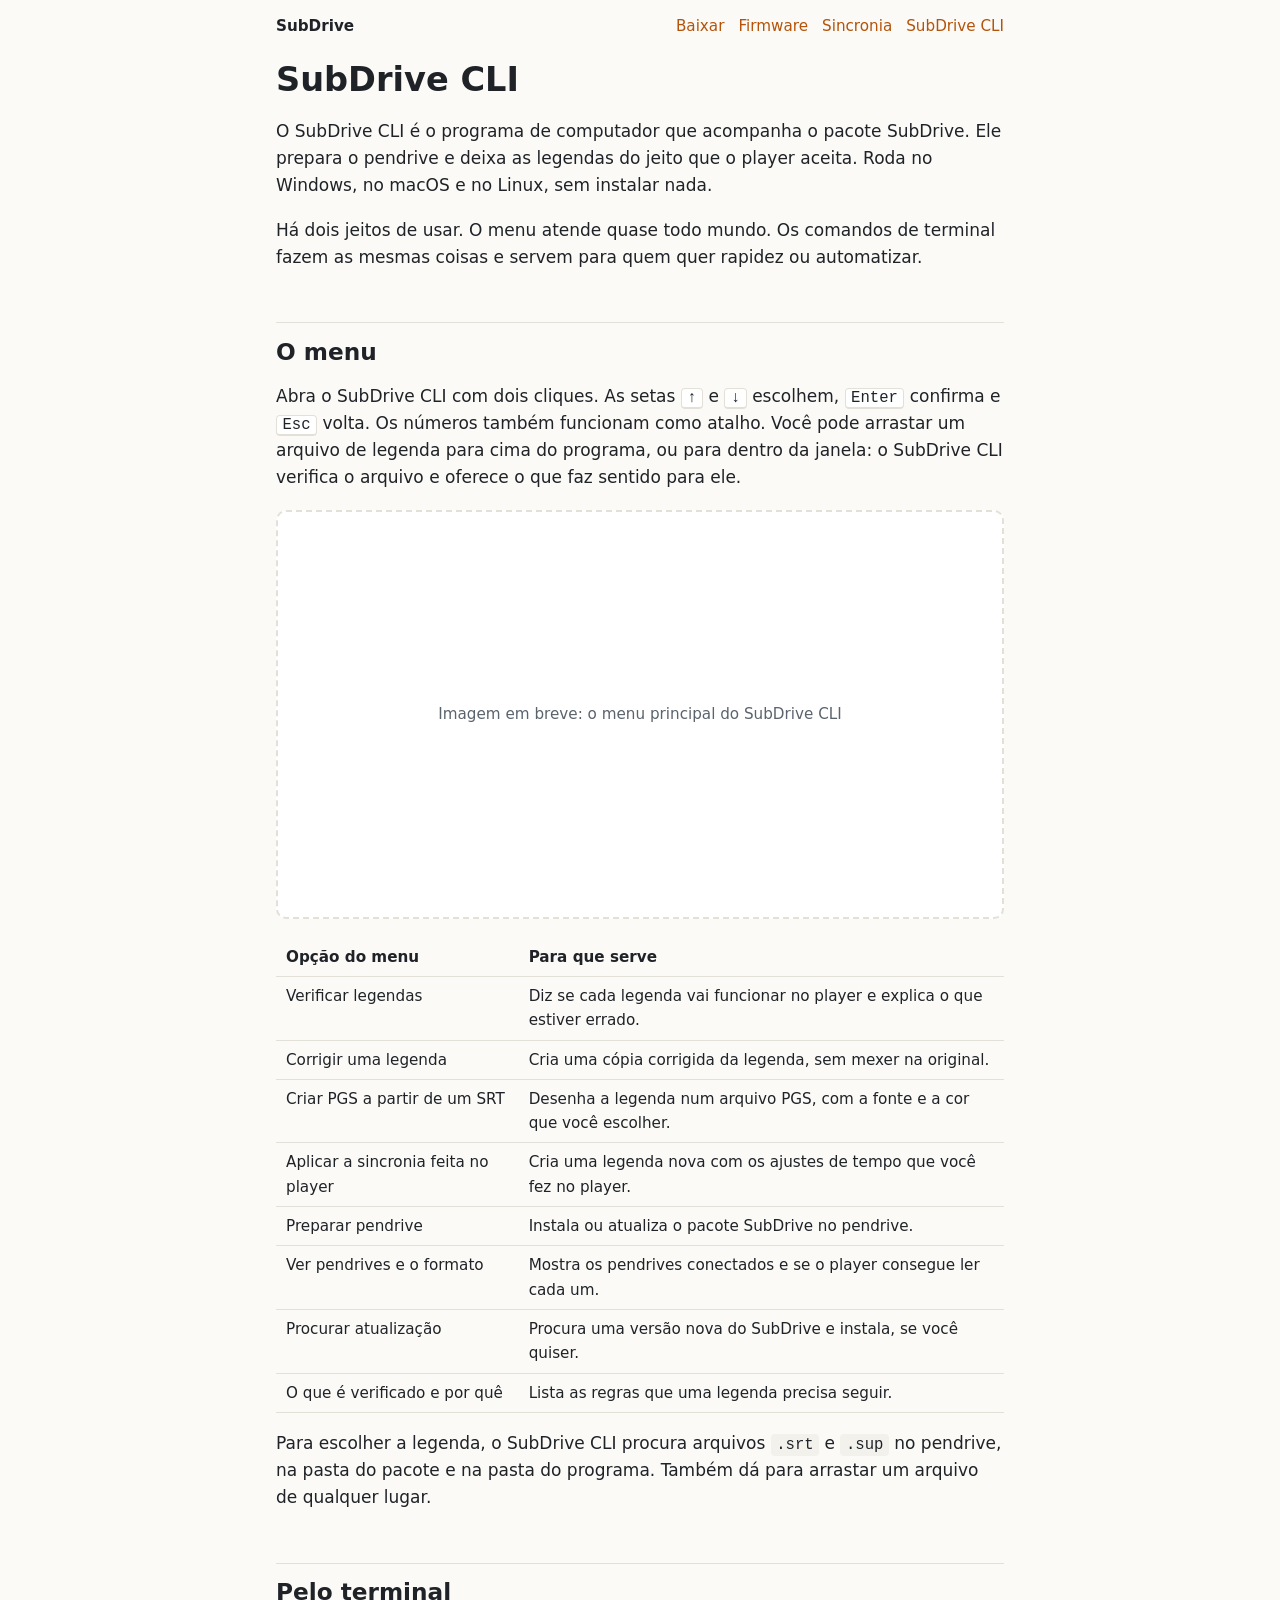
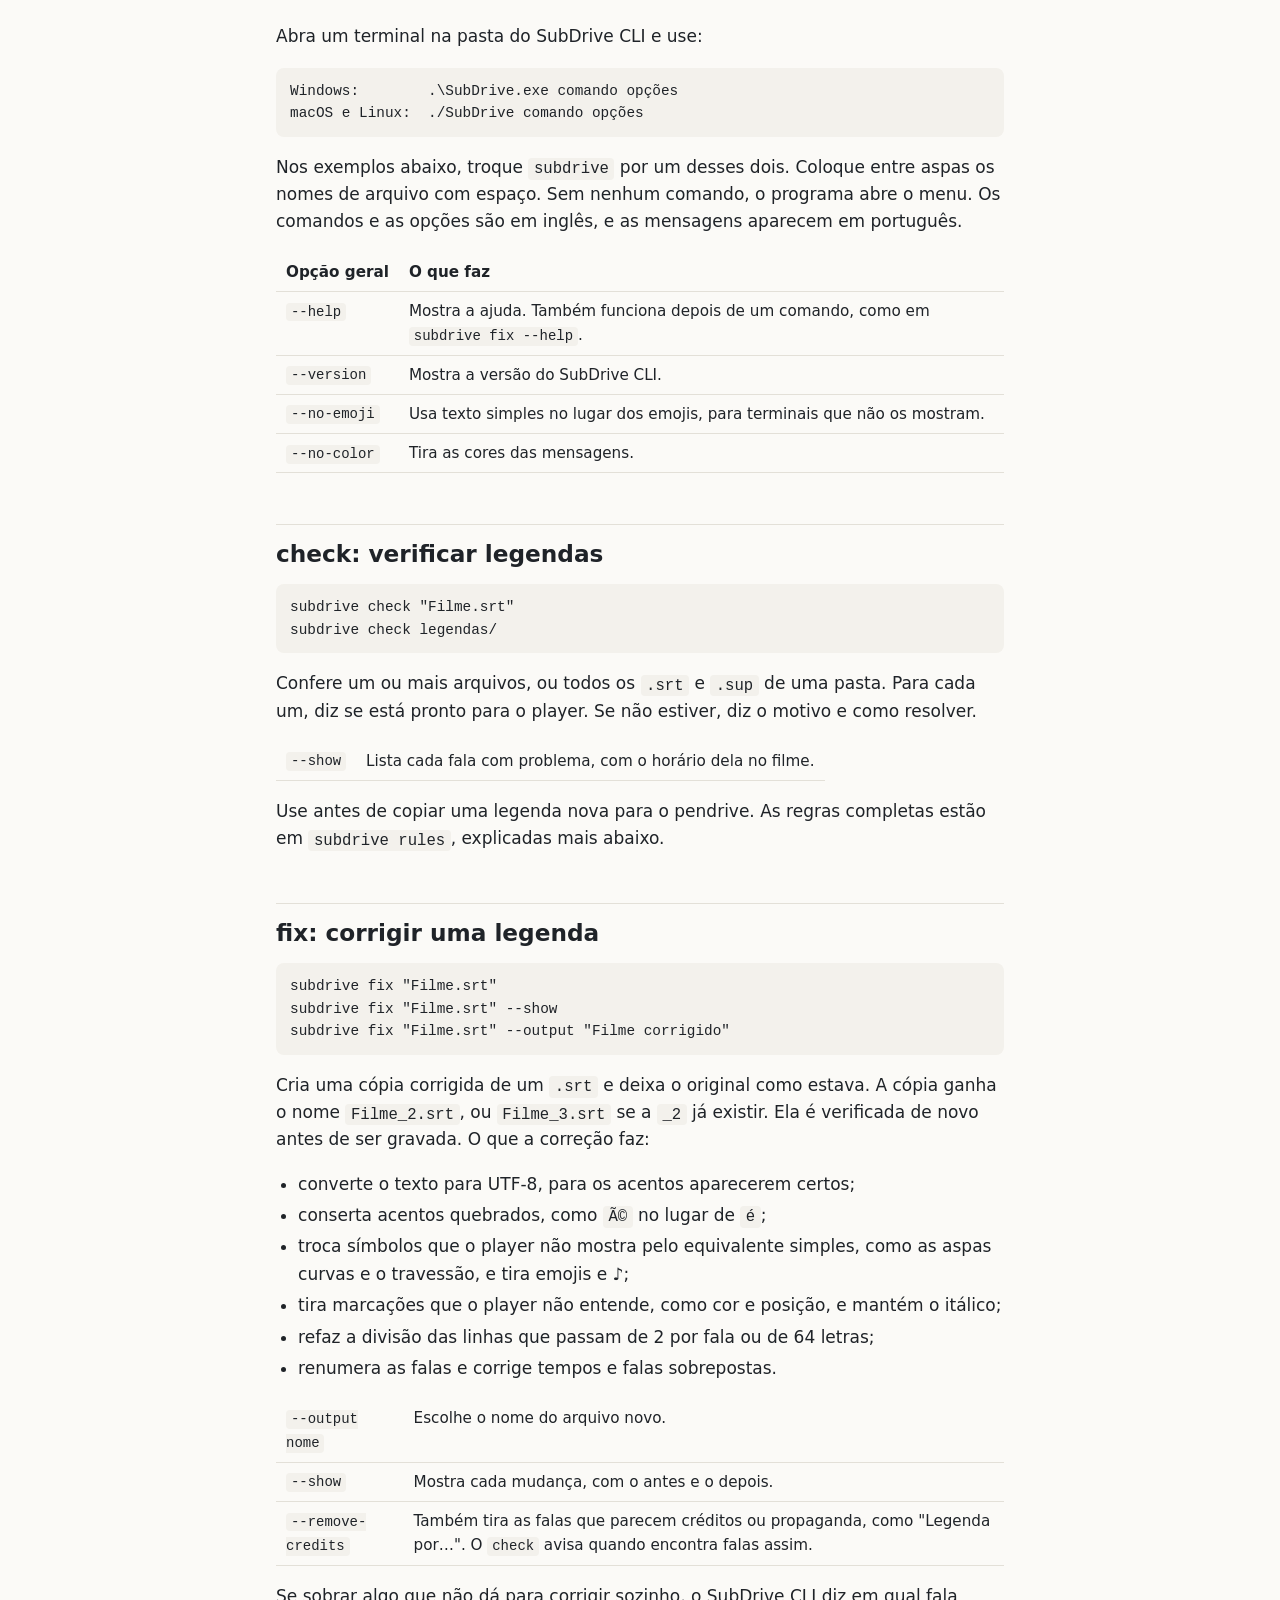
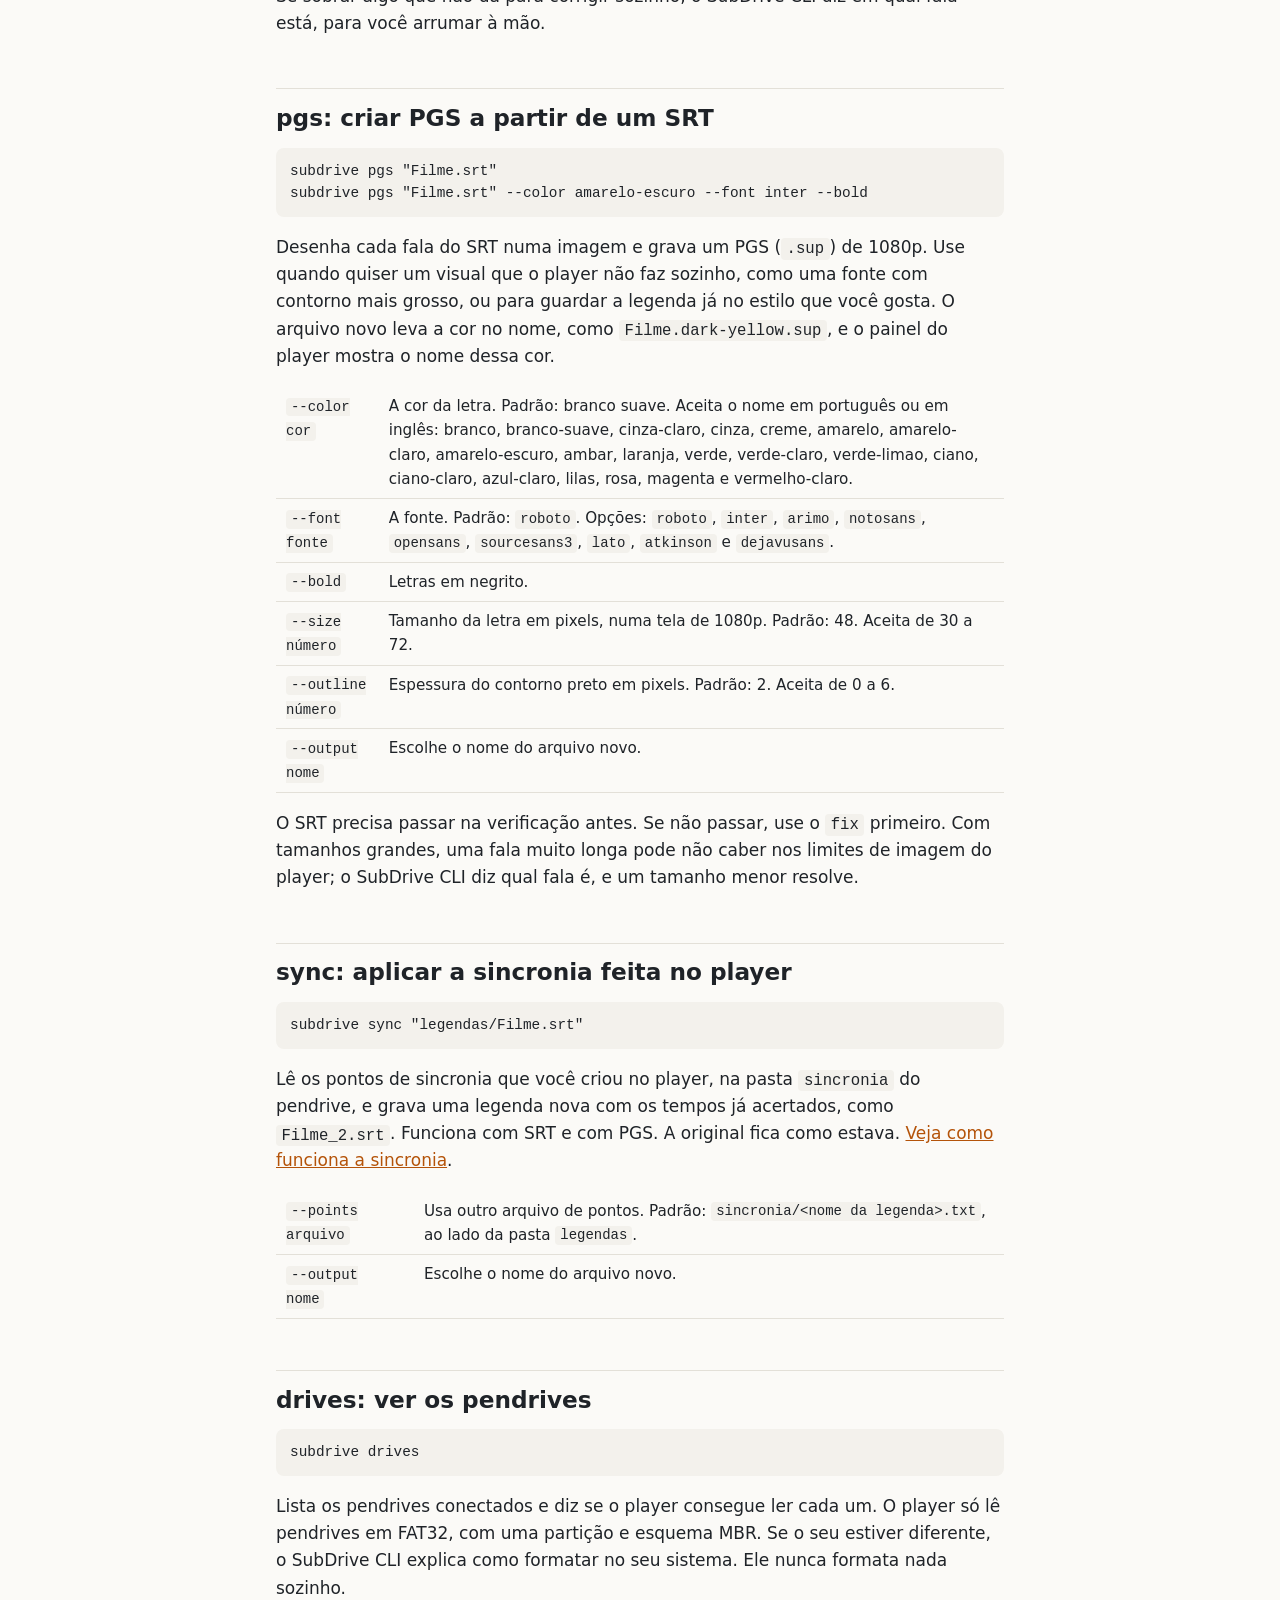
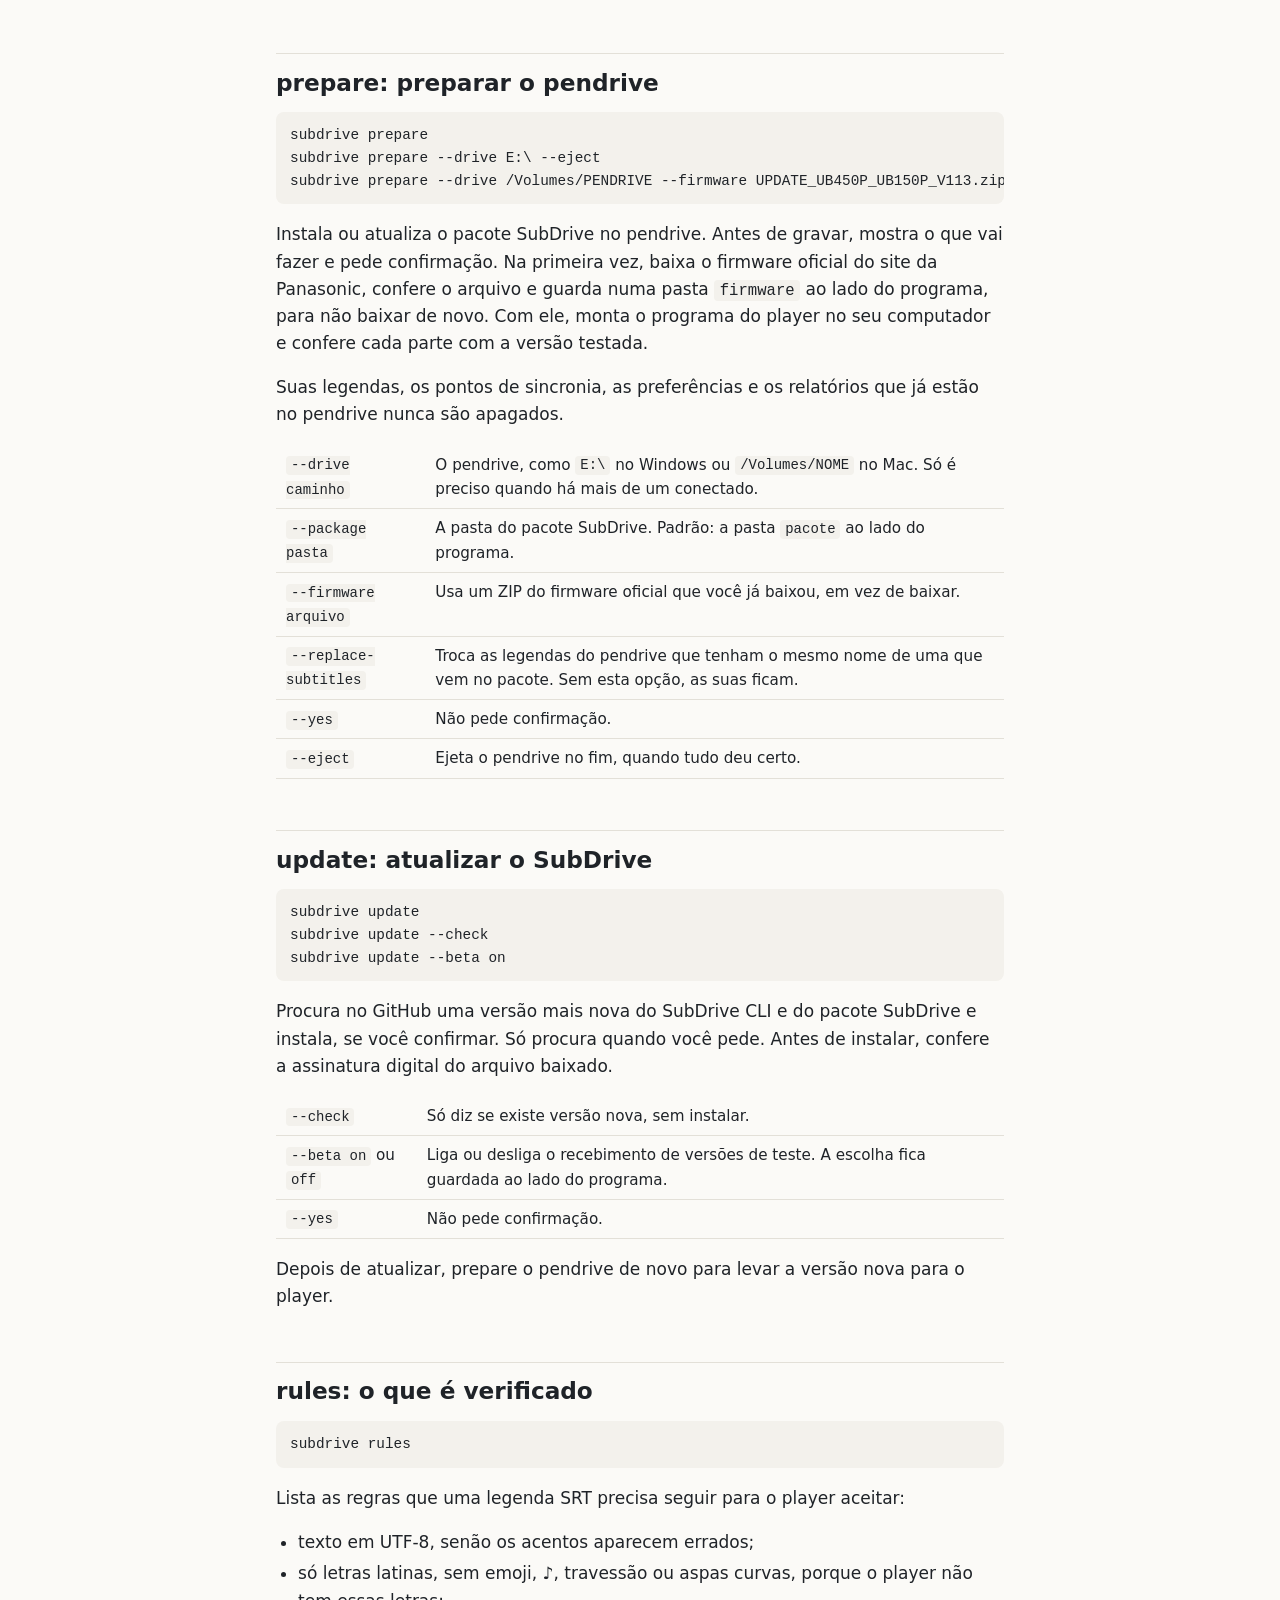
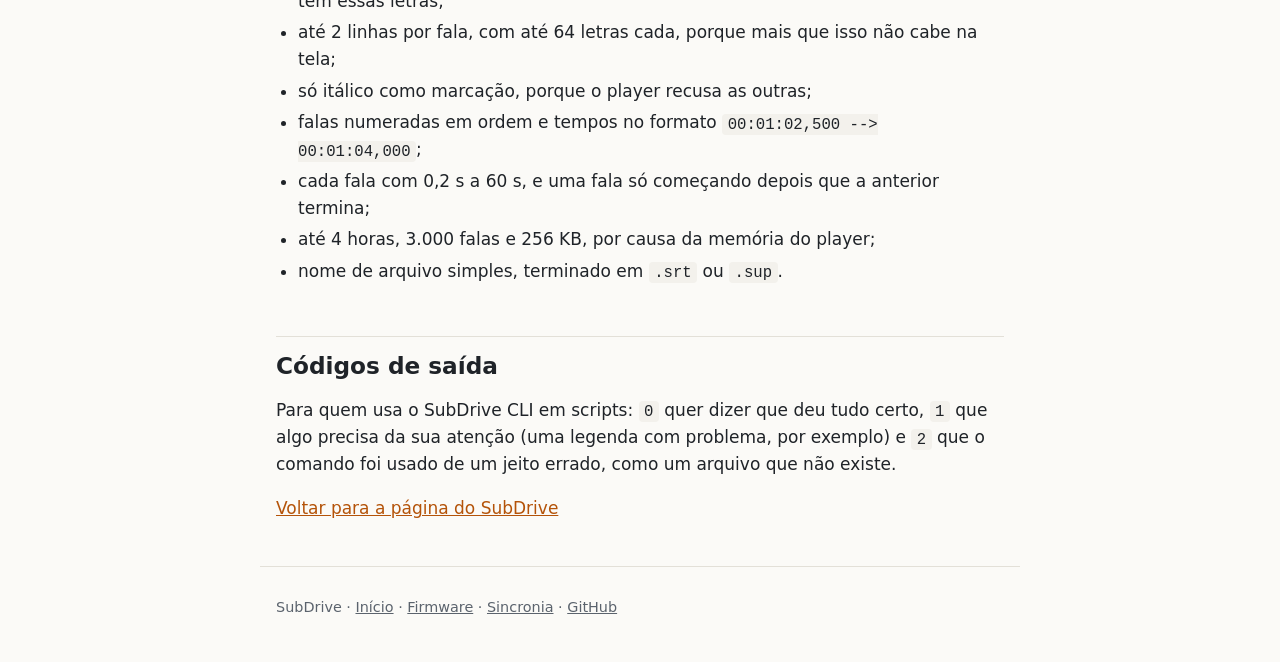
==== docs/cli.html @ 267ef85e "Add the project page, the README and a reference text for AI assistants docs/ holds the project page" ====
<!doctype html>
<html lang="pt-BR">
<head>
<meta charset="utf-8">
<meta name="viewport" content="width=device-width, initial-scale=1">
<title>SubDrive CLI: guia completo · SubDrive</title>
<meta name="description" content="Tudo o que o SubDrive CLI faz: verificar e corrigir legendas, criar PGS, aplicar a sincronia, preparar o pendrive e atualizar. Pelo menu ou pelo terminal.">
<meta property="og:title" content="SubDrive CLI: guia completo · SubDrive">
<meta property="og:image" content="https://michaelfdias.github.io/subdrive/img/compartilhar.png">
<link rel="icon" href="img/icone.svg" type="image/svg+xml">
<link rel="stylesheet" href="estilo.css">
</head>
<body>
<header class="topo">
<nav class="menu">
  <a class="marca" href="./">SubDrive</a>
  <a href="./#baixar">Baixar</a>
  <a href="firmware.html">Firmware</a>
  <a href="sincronia.html">Sincronia</a>
  <a href="cli.html">SubDrive CLI</a>
</nav>
</header>
<main>
<h1>SubDrive CLI</h1>
<p>O SubDrive CLI é o programa de computador que acompanha o pacote SubDrive. Ele prepara o pendrive e deixa as legendas do jeito que o player aceita. Roda no Windows, no macOS e no Linux, sem instalar nada.</p>
<p>Há dois jeitos de usar. O menu atende quase todo mundo. Os comandos de terminal fazem as mesmas coisas e servem para quem quer rapidez ou automatizar.</p>

<h2 id="menu">O menu</h2>
<p>Abra o SubDrive CLI com dois cliques. As setas <kbd>↑</kbd> e <kbd>↓</kbd> escolhem, <kbd>Enter</kbd> confirma e <kbd>Esc</kbd> volta. Os números também funcionam como atalho. Você pode arrastar um arquivo de legenda para cima do programa, ou para dentro da janela: o SubDrive CLI verifica o arquivo e oferece o que faz sentido para ele.</p>
<figure class="foto" data-foto="cli-menu">Imagem em breve: o menu principal do SubDrive CLI</figure>
<table>
  <thead><tr><th>Opção do menu</th><th>Para que serve</th></tr></thead>
  <tbody>
    <tr><td>Verificar legendas</td><td>Diz se cada legenda vai funcionar no player e explica o que estiver errado.</td></tr>
    <tr><td>Corrigir uma legenda</td><td>Cria uma cópia corrigida da legenda, sem mexer na original.</td></tr>
    <tr><td>Criar PGS a partir de um SRT</td><td>Desenha a legenda num arquivo PGS, com a fonte e a cor que você escolher.</td></tr>
    <tr><td>Aplicar a sincronia feita no player</td><td>Cria uma legenda nova com os ajustes de tempo que você fez no player.</td></tr>
    <tr><td>Preparar pendrive</td><td>Instala ou atualiza o pacote SubDrive no pendrive.</td></tr>
    <tr><td>Ver pendrives e o formato</td><td>Mostra os pendrives conectados e se o player consegue ler cada um.</td></tr>
    <tr><td>Procurar atualização</td><td>Procura uma versão nova do SubDrive e instala, se você quiser.</td></tr>
    <tr><td>O que é verificado e por quê</td><td>Lista as regras que uma legenda precisa seguir.</td></tr>
  </tbody>
</table>
<p>Para escolher a legenda, o SubDrive CLI procura arquivos <code>.srt</code> e <code>.sup</code> no pendrive, na pasta do pacote e na pasta do programa. Também dá para arrastar um arquivo de qualquer lugar.</p>

<h2 id="terminal">Pelo terminal</h2>
<p>Abra um terminal na pasta do SubDrive CLI e use:</p>
<pre><code>Windows:        .\SubDrive.exe comando opções
macOS e Linux:  ./SubDrive comando opções</code></pre>
<p>Nos exemplos abaixo, troque <code>subdrive</code> por um desses dois. Coloque entre aspas os nomes de arquivo com espaço. Sem nenhum comando, o programa abre o menu. Os comandos e as opções são em inglês, e as mensagens aparecem em português.</p>
<table>
  <thead><tr><th>Opção geral</th><th>O que faz</th></tr></thead>
  <tbody>
    <tr><td><code>--help</code></td><td>Mostra a ajuda. Também funciona depois de um comando, como em <code>subdrive fix --help</code>.</td></tr>
    <tr><td><code>--version</code></td><td>Mostra a versão do SubDrive CLI.</td></tr>
    <tr><td><code>--no-emoji</code></td><td>Usa texto simples no lugar dos emojis, para terminais que não os mostram.</td></tr>
    <tr><td><code>--no-color</code></td><td>Tira as cores das mensagens.</td></tr>
  </tbody>
</table>

<h2 id="check">check: verificar legendas</h2>
<pre><code>subdrive check "Filme.srt"
subdrive check legendas/</code></pre>
<p>Confere um ou mais arquivos, ou todos os <code>.srt</code> e <code>.sup</code> de uma pasta. Para cada um, diz se está pronto para o player. Se não estiver, diz o motivo e como resolver.</p>
<table>
  <tbody><tr><td><code>--show</code></td><td>Lista cada fala com problema, com o horário dela no filme.</td></tr></tbody>
</table>
<p>Use antes de copiar uma legenda nova para o pendrive. As regras completas estão em <code>subdrive rules</code>, explicadas mais abaixo.</p>

<h2 id="fix">fix: corrigir uma legenda</h2>
<pre><code>subdrive fix "Filme.srt"
subdrive fix "Filme.srt" --show
subdrive fix "Filme.srt" --output "Filme corrigido"</code></pre>
<p>Cria uma cópia corrigida de um <code>.srt</code> e deixa o original como estava. A cópia ganha o nome <code>Filme_2.srt</code>, ou <code>Filme_3.srt</code> se a <code>_2</code> já existir. Ela é verificada de novo antes de ser gravada. O que a correção faz:</p>
<ul>
  <li>converte o texto para UTF-8, para os acentos aparecerem certos;</li>
  <li>conserta acentos quebrados, como <code>Ã©</code> no lugar de <code>é</code>;</li>
  <li>troca símbolos que o player não mostra pelo equivalente simples, como as aspas curvas e o travessão, e tira emojis e ♪;</li>
  <li>tira marcações que o player não entende, como cor e posição, e mantém o itálico;</li>
  <li>refaz a divisão das linhas que passam de 2 por fala ou de 64 letras;</li>
  <li>renumera as falas e corrige tempos e falas sobrepostas.</li>
</ul>
<table>
  <tbody>
    <tr><td><code>--output nome</code></td><td>Escolhe o nome do arquivo novo.</td></tr>
    <tr><td><code>--show</code></td><td>Mostra cada mudança, com o antes e o depois.</td></tr>
    <tr><td><code>--remove-credits</code></td><td>Também tira as falas que parecem créditos ou propaganda, como "Legenda por…". O <code>check</code> avisa quando encontra falas assim.</td></tr>
  </tbody>
</table>
<p>Se sobrar algo que não dá para corrigir sozinho, o SubDrive CLI diz em qual fala está, para você arrumar à mão.</p>

<h2 id="pgs">pgs: criar PGS a partir de um SRT</h2>
<pre><code>subdrive pgs "Filme.srt"
subdrive pgs "Filme.srt" --color amarelo-escuro --font inter --bold</code></pre>
<p>Desenha cada fala do SRT numa imagem e grava um PGS (<code>.sup</code>) de 1080p. Use quando quiser um visual que o player não faz sozinho, como uma fonte com contorno mais grosso, ou para guardar a legenda já no estilo que você gosta. O arquivo novo leva a cor no nome, como <code>Filme.dark-yellow.sup</code>, e o painel do player mostra o nome dessa cor.</p>
<table>
  <tbody>
    <tr><td><code>--color cor</code></td><td>A cor da letra. Padrão: branco suave. Aceita o nome em português ou em inglês: branco, branco-suave, cinza-claro, cinza, creme, amarelo, amarelo-claro, amarelo-escuro, ambar, laranja, verde, verde-claro, verde-limao, ciano, ciano-claro, azul-claro, lilas, rosa, magenta e vermelho-claro.</td></tr>
    <tr><td><code>--font fonte</code></td><td>A fonte. Padrão: <code>roboto</code>. Opções: <code>roboto</code>, <code>inter</code>, <code>arimo</code>, <code>notosans</code>, <code>opensans</code>, <code>sourcesans3</code>, <code>lato</code>, <code>atkinson</code> e <code>dejavusans</code>.</td></tr>
    <tr><td><code>--bold</code></td><td>Letras em negrito.</td></tr>
    <tr><td><code>--size número</code></td><td>Tamanho da letra em pixels, numa tela de 1080p. Padrão: 48. Aceita de 30 a 72.</td></tr>
    <tr><td><code>--outline número</code></td><td>Espessura do contorno preto em pixels. Padrão: 2. Aceita de 0 a 6.</td></tr>
    <tr><td><code>--output nome</code></td><td>Escolhe o nome do arquivo novo.</td></tr>
  </tbody>
</table>
<p>O SRT precisa passar na verificação antes. Se não passar, use o <code>fix</code> primeiro. Com tamanhos grandes, uma fala muito longa pode não caber nos limites de imagem do player; o SubDrive CLI diz qual fala é, e um tamanho menor resolve.</p>

<h2 id="sync">sync: aplicar a sincronia feita no player</h2>
<pre><code>subdrive sync "legendas/Filme.srt"</code></pre>
<p>Lê os pontos de sincronia que você criou no player, na pasta <code>sincronia</code> do pendrive, e grava uma legenda nova com os tempos já acertados, como <code>Filme_2.srt</code>. Funciona com SRT e com PGS. A original fica como estava. <a href="sincronia.html">Veja como funciona a sincronia</a>.</p>
<table>
  <tbody>
    <tr><td><code>--points arquivo</code></td><td>Usa outro arquivo de pontos. Padrão: <code>sincronia/&lt;nome da legenda&gt;.txt</code>, ao lado da pasta <code>legendas</code>.</td></tr>
    <tr><td><code>--output nome</code></td><td>Escolhe o nome do arquivo novo.</td></tr>
  </tbody>
</table>

<h2 id="drives">drives: ver os pendrives</h2>
<pre><code>subdrive drives</code></pre>
<p>Lista os pendrives conectados e diz se o player consegue ler cada um. O player só lê pendrives em FAT32, com uma partição e esquema MBR. Se o seu estiver diferente, o SubDrive CLI explica como formatar no seu sistema. Ele nunca formata nada sozinho.</p>

<h2 id="prepare">prepare: preparar o pendrive</h2>
<pre><code>subdrive prepare
subdrive prepare --drive E:\ --eject
subdrive prepare --drive /Volumes/PENDRIVE --firmware UPDATE_UB450P_UB150P_V113.zip</code></pre>
<p>Instala ou atualiza o pacote SubDrive no pendrive. Antes de gravar, mostra o que vai fazer e pede confirmação. Na primeira vez, baixa o firmware oficial do site da Panasonic, confere o arquivo e guarda numa pasta <code>firmware</code> ao lado do programa, para não baixar de novo. Com ele, monta o programa do player no seu computador e confere cada parte com a versão testada.</p>
<p>Suas legendas, os pontos de sincronia, as preferências e os relatórios que já estão no pendrive nunca são apagados.</p>
<table>
  <tbody>
    <tr><td><code>--drive caminho</code></td><td>O pendrive, como <code>E:\</code> no Windows ou <code>/Volumes/NOME</code> no Mac. Só é preciso quando há mais de um conectado.</td></tr>
    <tr><td><code>--package pasta</code></td><td>A pasta do pacote SubDrive. Padrão: a pasta <code>pacote</code> ao lado do programa.</td></tr>
    <tr><td><code>--firmware arquivo</code></td><td>Usa um ZIP do firmware oficial que você já baixou, em vez de baixar.</td></tr>
    <tr><td><code>--replace-subtitles</code></td><td>Troca as legendas do pendrive que tenham o mesmo nome de uma que vem no pacote. Sem esta opção, as suas ficam.</td></tr>
    <tr><td><code>--yes</code></td><td>Não pede confirmação.</td></tr>
    <tr><td><code>--eject</code></td><td>Ejeta o pendrive no fim, quando tudo deu certo.</td></tr>
  </tbody>
</table>

<h2 id="update">update: atualizar o SubDrive</h2>
<pre><code>subdrive update
subdrive update --check
subdrive update --beta on</code></pre>
<p>Procura no GitHub uma versão mais nova do SubDrive CLI e do pacote SubDrive e instala, se você confirmar. Só procura quando você pede. Antes de instalar, confere a assinatura digital do arquivo baixado.</p>
<table>
  <tbody>
    <tr><td><code>--check</code></td><td>Só diz se existe versão nova, sem instalar.</td></tr>
    <tr><td><code>--beta on</code> ou <code>off</code></td><td>Liga ou desliga o recebimento de versões de teste. A escolha fica guardada ao lado do programa.</td></tr>
    <tr><td><code>--yes</code></td><td>Não pede confirmação.</td></tr>
  </tbody>
</table>
<p>Depois de atualizar, prepare o pendrive de novo para levar a versão nova para o player.</p>

<h2 id="rules">rules: o que é verificado</h2>
<pre><code>subdrive rules</code></pre>
<p>Lista as regras que uma legenda SRT precisa seguir para o player aceitar:</p>
<ul>
  <li>texto em UTF-8, senão os acentos aparecem errados;</li>
  <li>só letras latinas, sem emoji, ♪, travessão ou aspas curvas, porque o player não tem essas letras;</li>
  <li>até 2 linhas por fala, com até 64 letras cada, porque mais que isso não cabe na tela;</li>
  <li>só itálico como marcação, porque o player recusa as outras;</li>
  <li>falas numeradas em ordem e tempos no formato <code>00:01:02,500 --&gt; 00:01:04,000</code>;</li>
  <li>cada fala com 0,2 s a 60 s, e uma fala só começando depois que a anterior termina;</li>
  <li>até 4 horas, 3.000 falas e 256 KB, por causa da memória do player;</li>
  <li>nome de arquivo simples, terminado em <code>.srt</code> ou <code>.sup</code>.</li>
</ul>

<h2 id="codigos">Códigos de saída</h2>
<p>Para quem usa o SubDrive CLI em scripts: <code>0</code> quer dizer que deu tudo certo, <code>1</code> que algo precisa da sua atenção (uma legenda com problema, por exemplo) e <code>2</code> que o comando foi usado de um jeito errado, como um arquivo que não existe.</p>

<p><a href="./">Voltar para a página do SubDrive</a></p>
</main>
<footer>
<p>SubDrive · <a href="./">Início</a> · <a href="firmware.html">Firmware</a> · <a href="sincronia.html">Sincronia</a> · <a href="https://github.com/michaelfdias/subdrive">GitHub</a></p>
</footer>
</body>
</html>
---- docs/estilo.css ----
:root{--fundo:#fbfaf7;--texto:#1f2328;--suave:#5b636d;--linha:#e3e0d8;--cartao:#ffffff;--destaque:#b45309;--destaque-fundo:#fff4e0;--codigo:#f3f1ec;--aviso:#fdf2f2;--aviso-borda:#e8b4b4}
@media (prefers-color-scheme:dark){:root{--fundo:#16181c;--texto:#e7e5e1;--suave:#a3a7ad;--linha:#2c3036;--cartao:#1d2025;--destaque:#f0a43a;--destaque-fundo:#2a2216;--codigo:#24272d;--aviso:#2a1d1d;--aviso-borda:#6b3b3b}}
*{box-sizing:border-box}
html{-webkit-text-size-adjust:100%}
body{margin:0;background:var(--fundo);color:var(--texto);font:17px/1.6 system-ui,-apple-system,"Segoe UI",Roboto,"Helvetica Neue",Arial,sans-serif}
main,header.topo,footer{max-width:760px;margin:0 auto;padding:0 16px}
a{color:var(--destaque)}
h1,h2,h3{line-height:1.25}
h1{font-size:2.1rem;margin:.2em 0 .3em}
h2{font-size:1.45rem;margin:2.2em 0 .5em;padding-top:.6em;border-top:1px solid var(--linha)}
h3{font-size:1.1rem;margin:1.6em 0 .3em}
p,li{max-width:68ch}
ul,ol{padding-left:1.3em}
li{margin:.25em 0}
code,kbd,pre{font:0.92em ui-monospace,SFMono-Regular,Menlo,Consolas,monospace}
code{background:var(--codigo);padding:.1em .35em;border-radius:4px}
pre{background:var(--codigo);padding:12px 14px;border-radius:8px;overflow-x:auto;line-height:1.45}
pre code{background:none;padding:0}
kbd{border:1px solid var(--linha);border-bottom-width:2px;border-radius:4px;padding:0 .35em;background:var(--cartao)}
table{border-collapse:collapse;width:100%;margin:1em 0;font-size:.95rem;display:block;overflow-x:auto}
th,td{text-align:left;padding:7px 10px;border-bottom:1px solid var(--linha);vertical-align:top}
th{white-space:nowrap}
nav.menu{display:flex;gap:14px;flex-wrap:wrap;padding:14px 0;font-size:.95rem}
nav.menu a{text-decoration:none}
nav.menu .marca{font-weight:700;color:var(--texto);margin-right:auto}
.abertura{padding:24px 0 8px}
.abertura p.lead{font-size:1.2rem;color:var(--suave);margin-top:0}
.botoes{display:flex;gap:10px;flex-wrap:wrap;margin:18px 0}
.botao{display:inline-block;padding:10px 18px;border-radius:8px;border:1px solid var(--destaque);text-decoration:none;font-weight:600}
.botao.principal{background:var(--destaque);color:#fff}
@media (prefers-color-scheme:dark){.botao.principal{color:#16181c}}
.grade{display:grid;grid-template-columns:repeat(auto-fit,minmax(210px,1fr));gap:12px;margin:1em 0}
.cartao{background:var(--cartao);border:1px solid var(--linha);border-radius:10px;padding:14px 16px}
.cartao h3{margin:0 0 .3em;font-size:1rem}
.cartao p{margin:0;color:var(--suave);font-size:.95rem}
.foto{margin:1.2em 0;border:2px dashed var(--linha);border-radius:10px;aspect-ratio:16/9;display:flex;align-items:center;justify-content:center;text-align:center;color:var(--suave);padding:16px;font-size:.95rem;background:var(--cartao)}
.foto img{width:100%;height:100%;object-fit:cover;border-radius:8px}
.nota{background:var(--destaque-fundo);border-left:4px solid var(--destaque);padding:10px 14px;border-radius:6px;margin:1em 0}
.aviso{background:var(--aviso);border:1px solid var(--aviso-borda);padding:12px 16px;border-radius:8px;margin:1em 0}
details{border:1px solid var(--linha);border-radius:8px;padding:8px 14px;margin:8px 0;background:var(--cartao)}
summary{cursor:pointer;font-weight:600}
details[open] summary{margin-bottom:.4em}
.pix{display:flex;gap:8px;flex-wrap:wrap;align-items:center}
.pix code{font-size:1rem;padding:.4em .6em;word-break:break-all}
button{font:inherit;padding:8px 14px;border-radius:8px;border:1px solid var(--destaque);background:var(--cartao);color:var(--texto);cursor:pointer}
footer{margin-top:3em;padding-top:1em;padding-bottom:2em;border-top:1px solid var(--linha);color:var(--suave);font-size:.9rem}
footer a{color:var(--suave)}
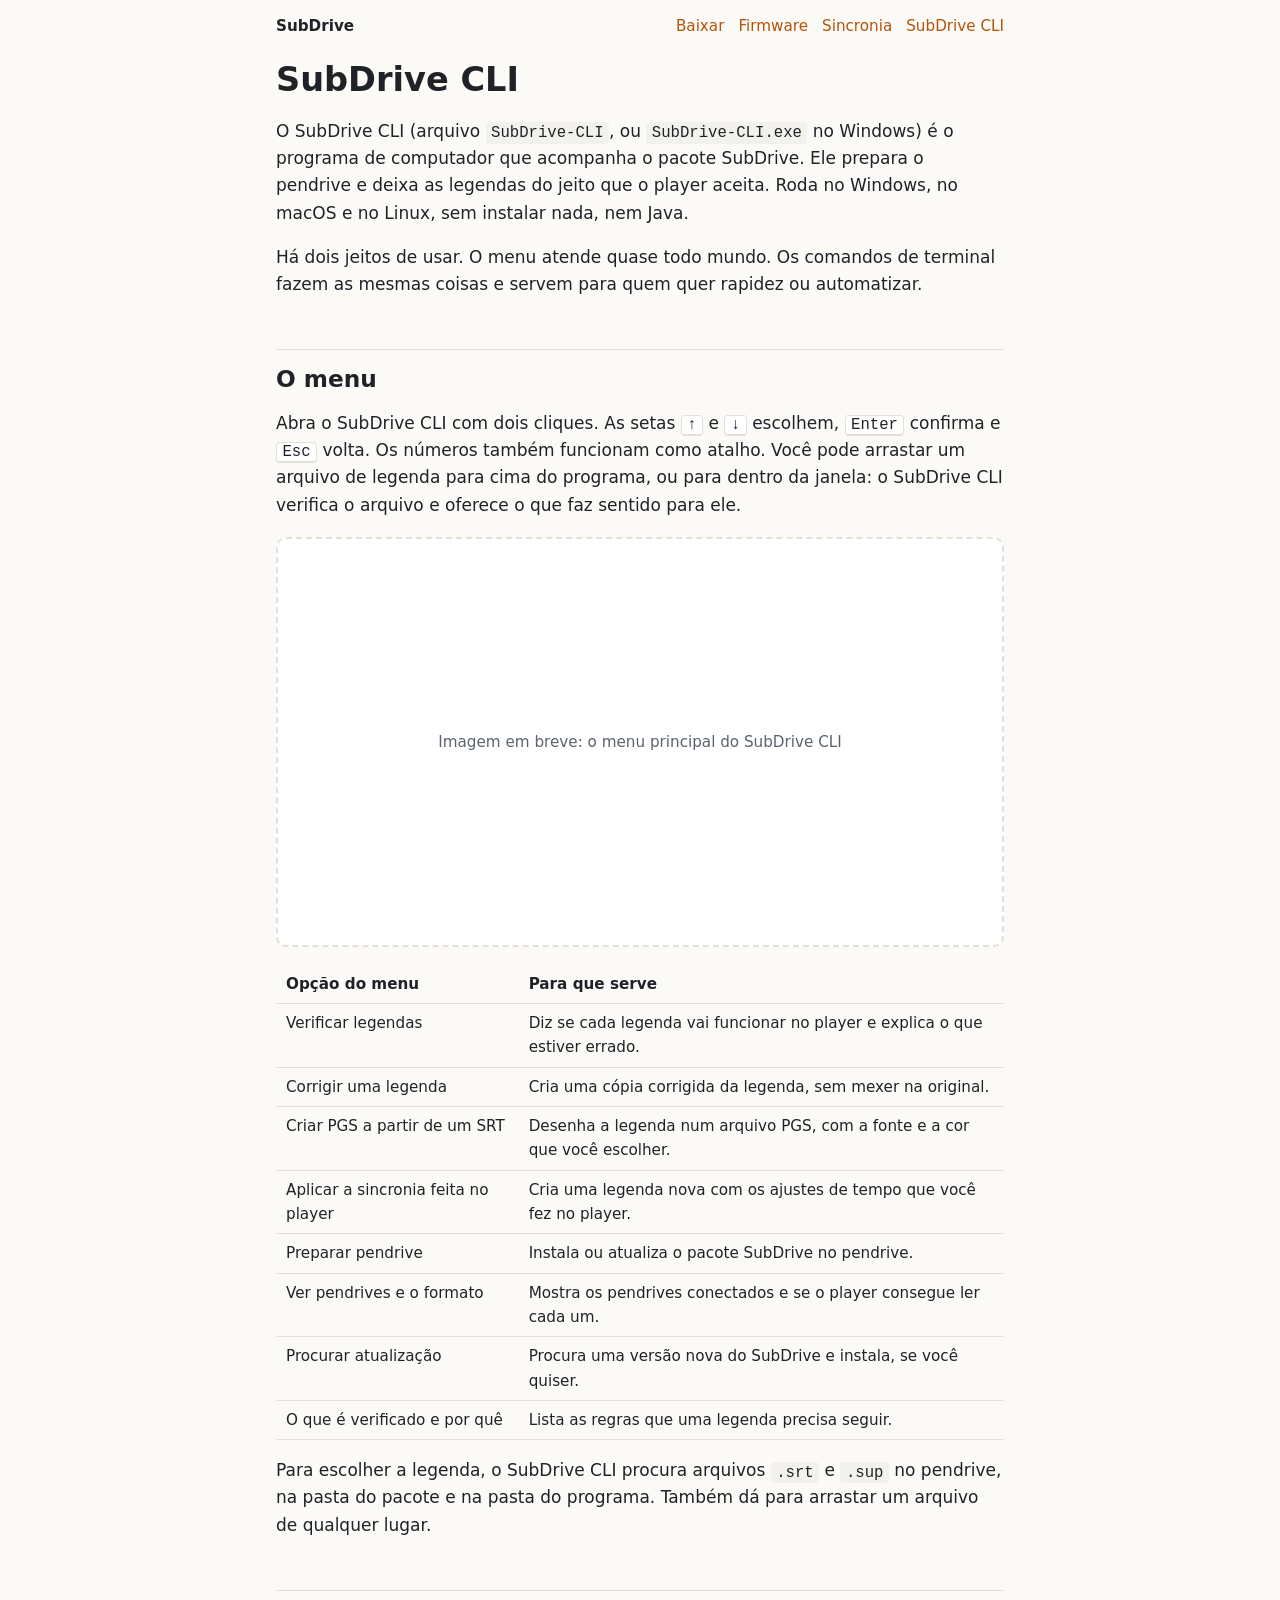
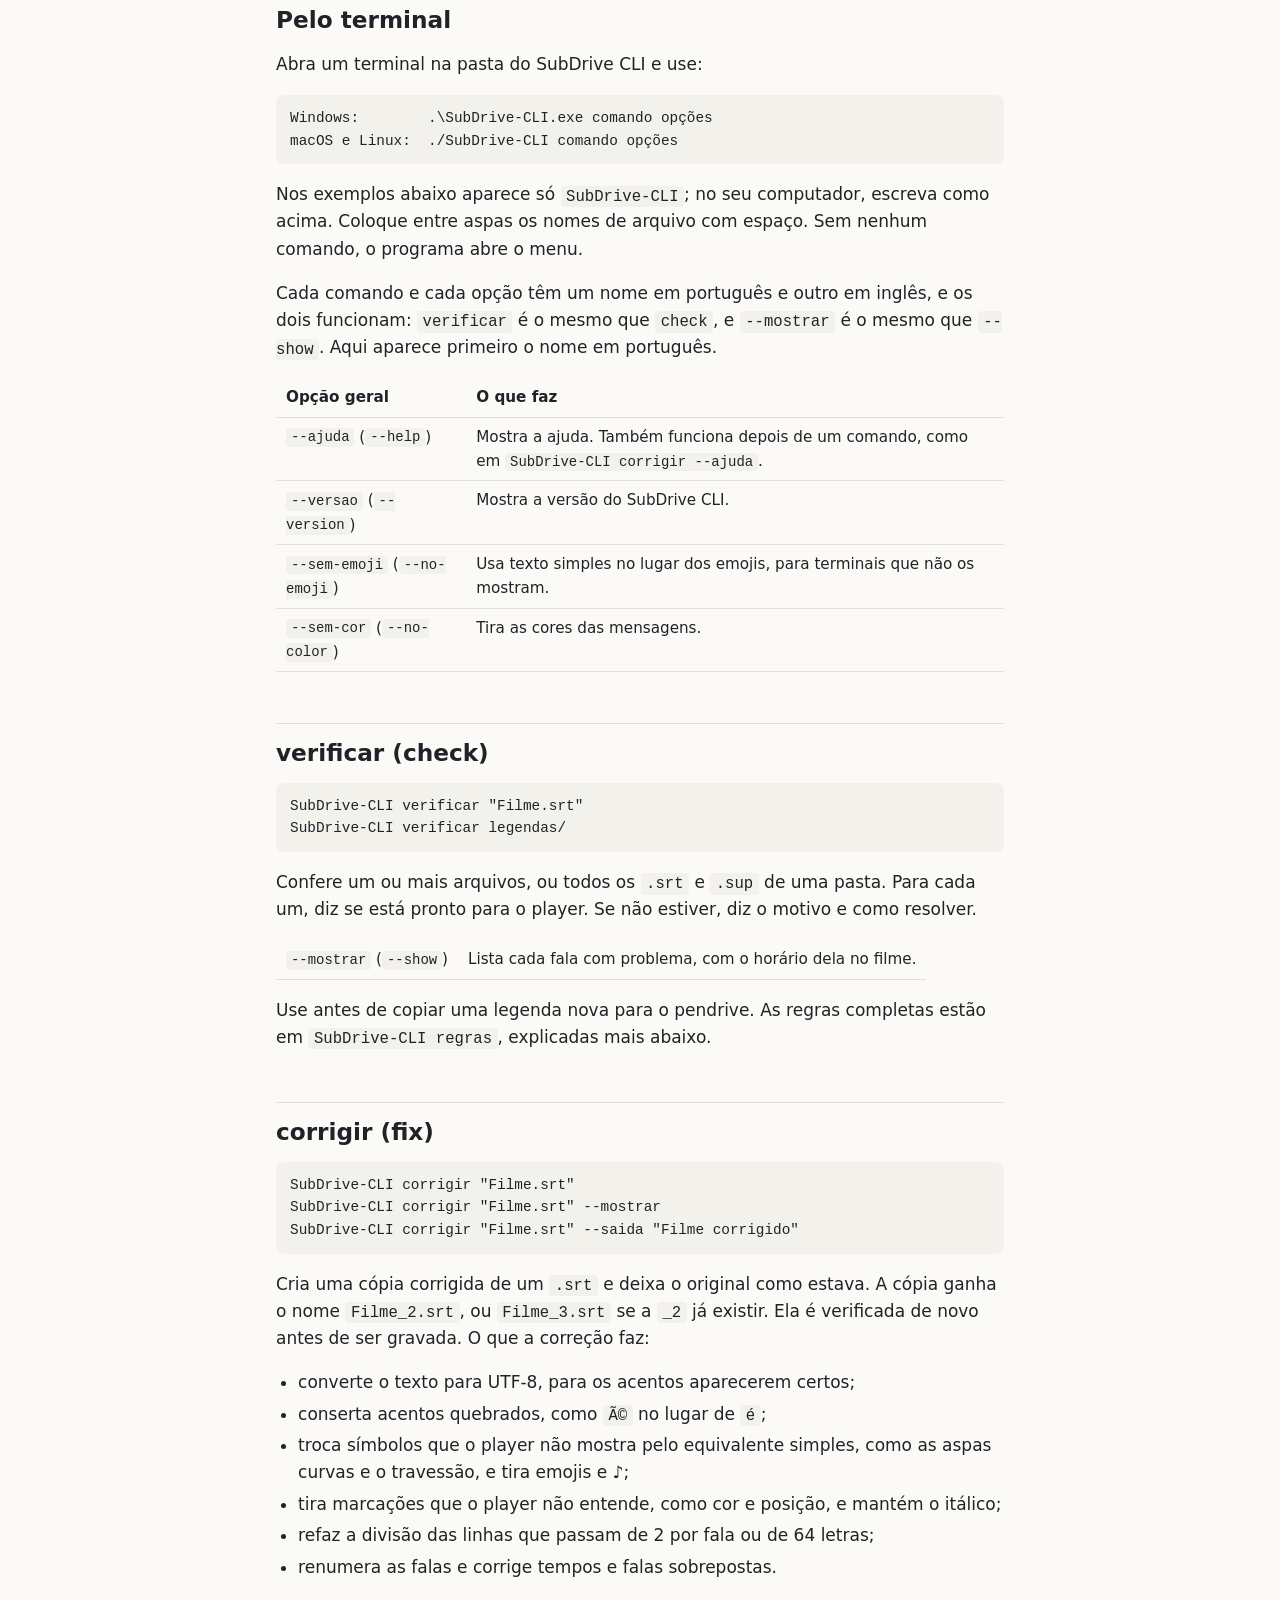
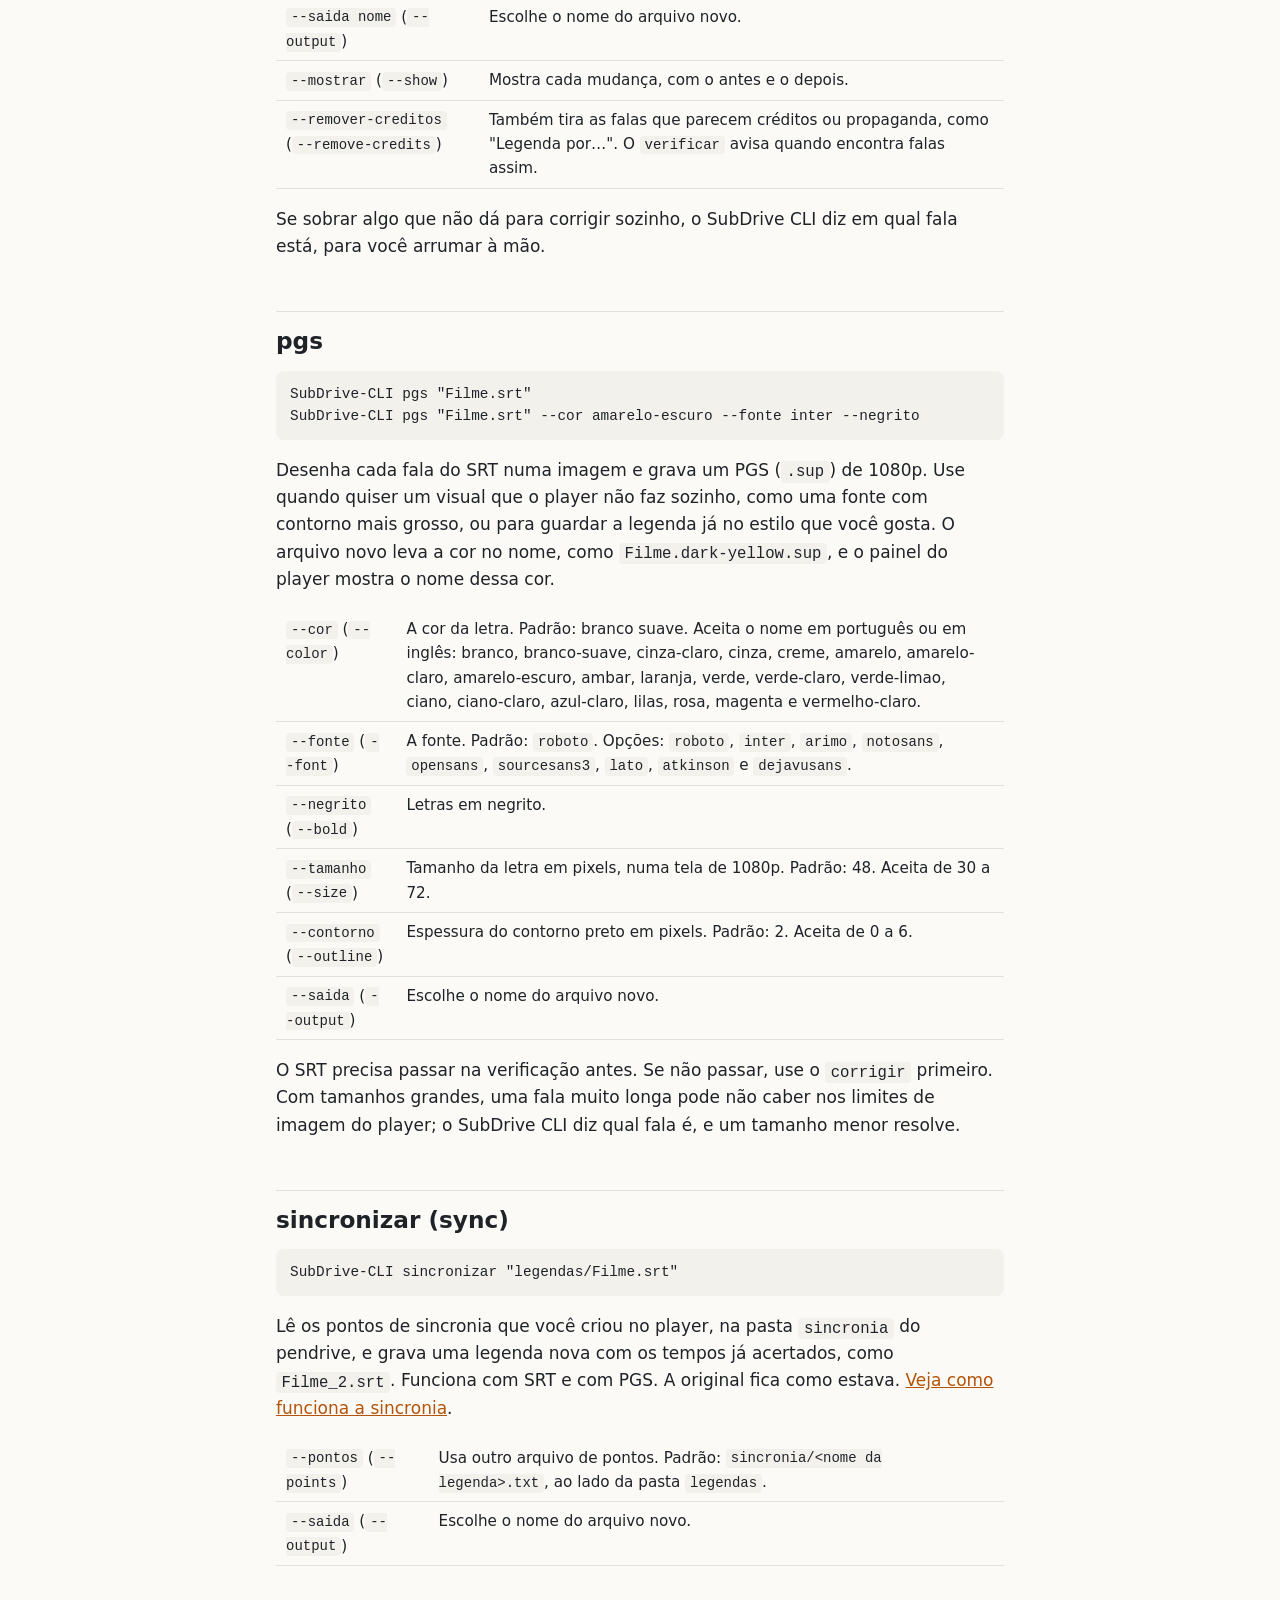
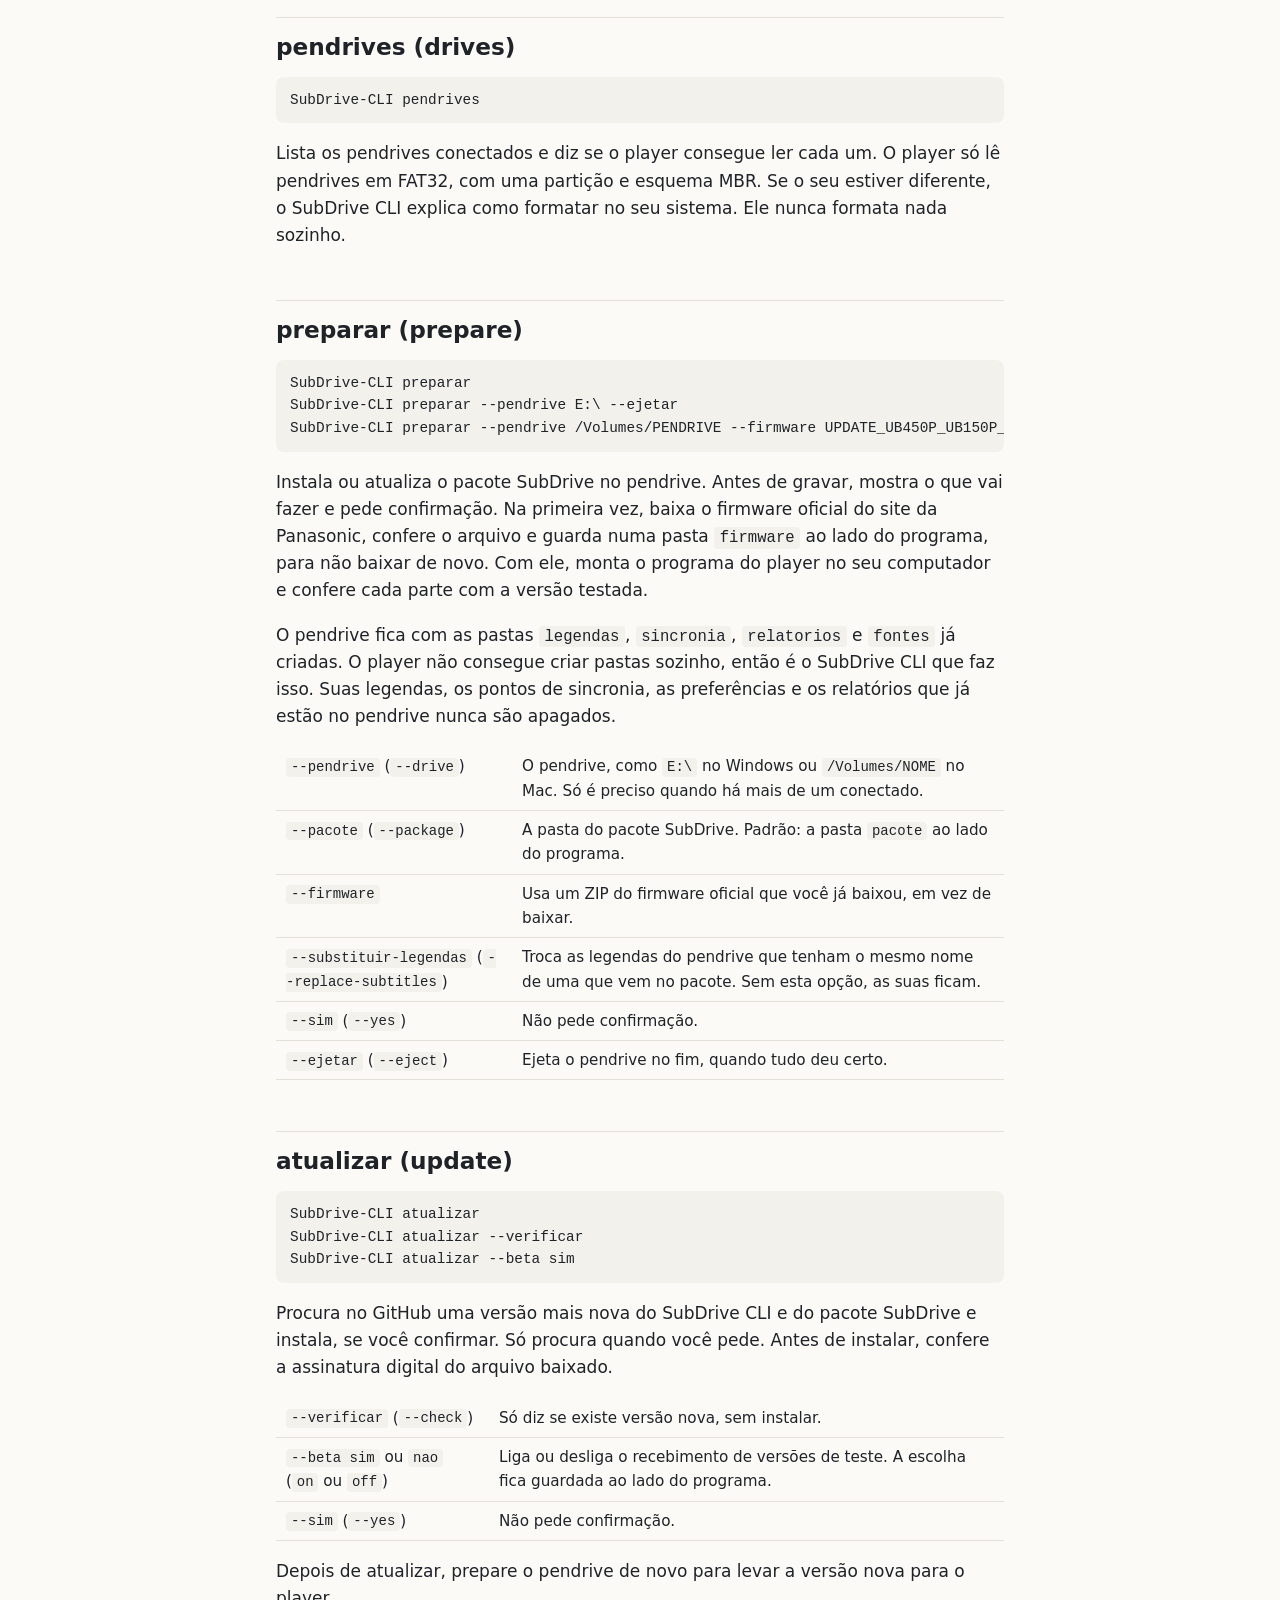
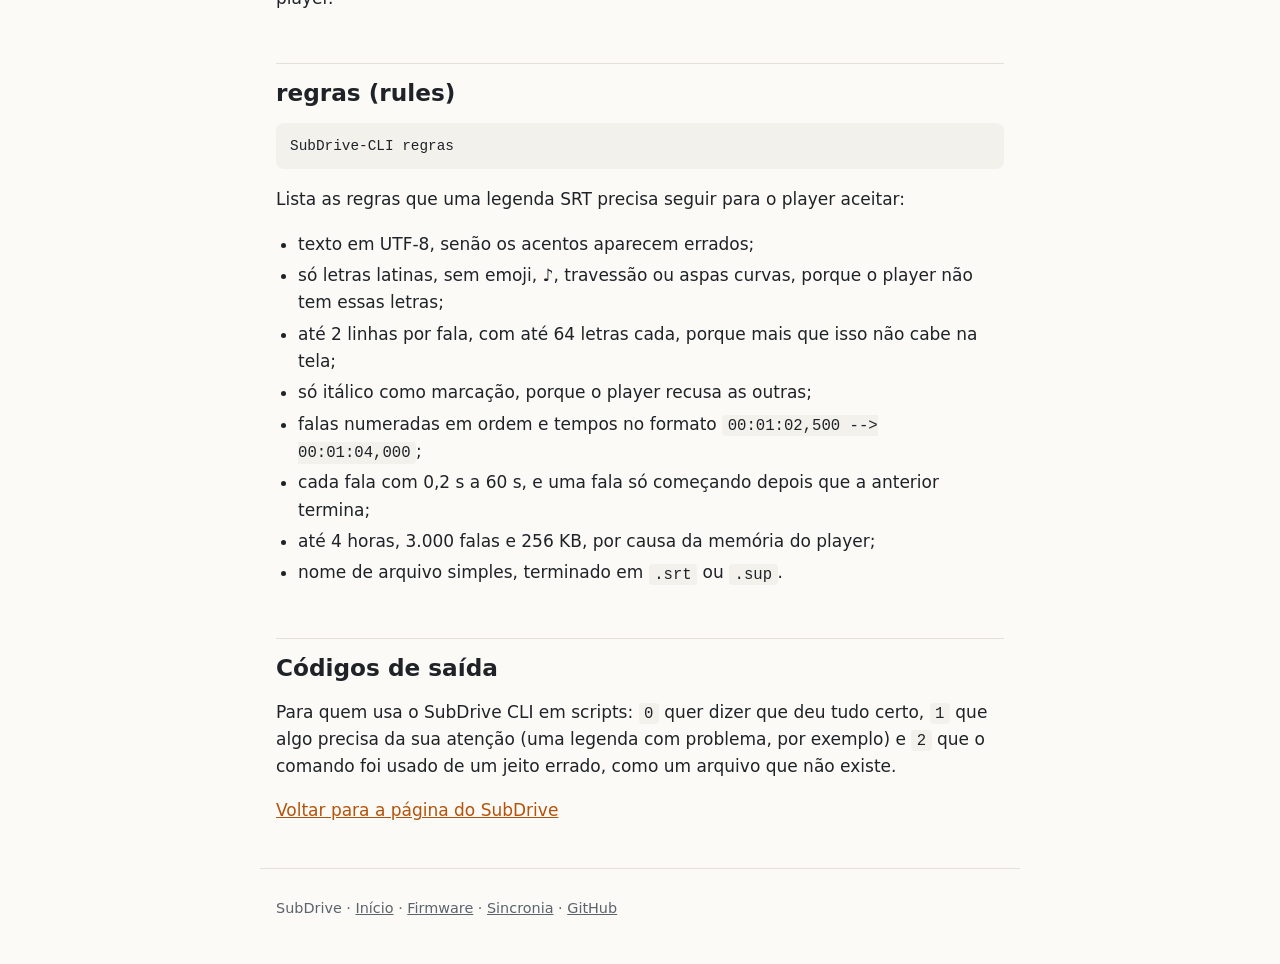
==== commit fa3cd546: "Rename the program to SubDrive CLI and accept Portuguese commands The program file is now SubDrive-C" ====
--- a/docs/cli.html
+++ b/docs/cli.html
@@ -22,7 +22,7 @@
 </header>
 <main>
 <h1>SubDrive CLI</h1>
-<p>O SubDrive CLI é o programa de computador que acompanha o pacote SubDrive. Ele prepara o pendrive e deixa as legendas do jeito que o player aceita. Roda no Windows, no macOS e no Linux, sem instalar nada.</p>
+<p>O SubDrive CLI (arquivo <code>SubDrive-CLI</code>, ou <code>SubDrive-CLI.exe</code> no Windows) é o programa de computador que acompanha o pacote SubDrive. Ele prepara o pendrive e deixa as legendas do jeito que o player aceita. Roda no Windows, no macOS e no Linux, sem instalar nada, nem Java.</p>
 <p>Há dois jeitos de usar. O menu atende quase todo mundo. Os comandos de terminal fazem as mesmas coisas e servem para quem quer rapidez ou automatizar.</p>
 
 <h2 id="menu">O menu</h2>
@@ -45,32 +45,33 @@
 
 <h2 id="terminal">Pelo terminal</h2>
 <p>Abra um terminal na pasta do SubDrive CLI e use:</p>
-<pre><code>Windows:        .\SubDrive.exe comando opções
-macOS e Linux:  ./SubDrive comando opções</code></pre>
-<p>Nos exemplos abaixo, troque <code>subdrive</code> por um desses dois. Coloque entre aspas os nomes de arquivo com espaço. Sem nenhum comando, o programa abre o menu. Os comandos e as opções são em inglês, e as mensagens aparecem em português.</p>
+<pre><code>Windows:        .\SubDrive-CLI.exe comando opções
+macOS e Linux:  ./SubDrive-CLI comando opções</code></pre>
+<p>Nos exemplos abaixo aparece só <code>SubDrive-CLI</code>; no seu computador, escreva como acima. Coloque entre aspas os nomes de arquivo com espaço. Sem nenhum comando, o programa abre o menu.</p>
+<p>Cada comando e cada opção têm um nome em português e outro em inglês, e os dois funcionam: <code>verificar</code> é o mesmo que <code>check</code>, e <code>--mostrar</code> é o mesmo que <code>--show</code>. Aqui aparece primeiro o nome em português.</p>
 <table>
   <thead><tr><th>Opção geral</th><th>O que faz</th></tr></thead>
   <tbody>
-    <tr><td><code>--help</code></td><td>Mostra a ajuda. Também funciona depois de um comando, como em <code>subdrive fix --help</code>.</td></tr>
-    <tr><td><code>--version</code></td><td>Mostra a versão do SubDrive CLI.</td></tr>
-    <tr><td><code>--no-emoji</code></td><td>Usa texto simples no lugar dos emojis, para terminais que não os mostram.</td></tr>
-    <tr><td><code>--no-color</code></td><td>Tira as cores das mensagens.</td></tr>
+    <tr><td><code>--ajuda</code> (<code>--help</code>)</td><td>Mostra a ajuda. Também funciona depois de um comando, como em <code>SubDrive-CLI corrigir --ajuda</code>.</td></tr>
+    <tr><td><code>--versao</code> (<code>--version</code>)</td><td>Mostra a versão do SubDrive CLI.</td></tr>
+    <tr><td><code>--sem-emoji</code> (<code>--no-emoji</code>)</td><td>Usa texto simples no lugar dos emojis, para terminais que não os mostram.</td></tr>
+    <tr><td><code>--sem-cor</code> (<code>--no-color</code>)</td><td>Tira as cores das mensagens.</td></tr>
   </tbody>
 </table>
 
-<h2 id="check">check: verificar legendas</h2>
-<pre><code>subdrive check "Filme.srt"
-subdrive check legendas/</code></pre>
+<h2 id="check">verificar (check)</h2>
+<pre><code>SubDrive-CLI verificar "Filme.srt"
+SubDrive-CLI verificar legendas/</code></pre>
 <p>Confere um ou mais arquivos, ou todos os <code>.srt</code> e <code>.sup</code> de uma pasta. Para cada um, diz se está pronto para o player. Se não estiver, diz o motivo e como resolver.</p>
 <table>
-  <tbody><tr><td><code>--show</code></td><td>Lista cada fala com problema, com o horário dela no filme.</td></tr></tbody>
+  <tbody><tr><td><code>--mostrar</code> (<code>--show</code>)</td><td>Lista cada fala com problema, com o horário dela no filme.</td></tr></tbody>
 </table>
-<p>Use antes de copiar uma legenda nova para o pendrive. As regras completas estão em <code>subdrive rules</code>, explicadas mais abaixo.</p>
+<p>Use antes de copiar uma legenda nova para o pendrive. As regras completas estão em <code>SubDrive-CLI regras</code>, explicadas mais abaixo.</p>
 
-<h2 id="fix">fix: corrigir uma legenda</h2>
-<pre><code>subdrive fix "Filme.srt"
-subdrive fix "Filme.srt" --show
-subdrive fix "Filme.srt" --output "Filme corrigido"</code></pre>
+<h2 id="fix">corrigir (fix)</h2>
+<pre><code>SubDrive-CLI corrigir "Filme.srt"
+SubDrive-CLI corrigir "Filme.srt" --mostrar
+SubDrive-CLI corrigir "Filme.srt" --saida "Filme corrigido"</code></pre>
 <p>Cria uma cópia corrigida de um <code>.srt</code> e deixa o original como estava. A cópia ganha o nome <code>Filme_2.srt</code>, ou <code>Filme_3.srt</code> se a <code>_2</code> já existir. Ela é verificada de novo antes de ser gravada. O que a correção faz:</p>
 <ul>
   <li>converte o texto para UTF-8, para os acentos aparecerem certos;</li>
@@ -82,76 +83,76 @@
 </ul>
 <table>
   <tbody>
-    <tr><td><code>--output nome</code></td><td>Escolhe o nome do arquivo novo.</td></tr>
-    <tr><td><code>--show</code></td><td>Mostra cada mudança, com o antes e o depois.</td></tr>
-    <tr><td><code>--remove-credits</code></td><td>Também tira as falas que parecem créditos ou propaganda, como "Legenda por…". O <code>check</code> avisa quando encontra falas assim.</td></tr>
+    <tr><td><code>--saida nome</code> (<code>--output</code>)</td><td>Escolhe o nome do arquivo novo.</td></tr>
+    <tr><td><code>--mostrar</code> (<code>--show</code>)</td><td>Mostra cada mudança, com o antes e o depois.</td></tr>
+    <tr><td><code>--remover-creditos</code> (<code>--remove-credits</code>)</td><td>Também tira as falas que parecem créditos ou propaganda, como "Legenda por…". O <code>verificar</code> avisa quando encontra falas assim.</td></tr>
   </tbody>
 </table>
 <p>Se sobrar algo que não dá para corrigir sozinho, o SubDrive CLI diz em qual fala está, para você arrumar à mão.</p>
 
-<h2 id="pgs">pgs: criar PGS a partir de um SRT</h2>
-<pre><code>subdrive pgs "Filme.srt"
-subdrive pgs "Filme.srt" --color amarelo-escuro --font inter --bold</code></pre>
+<h2 id="pgs">pgs</h2>
+<pre><code>SubDrive-CLI pgs "Filme.srt"
+SubDrive-CLI pgs "Filme.srt" --cor amarelo-escuro --fonte inter --negrito</code></pre>
 <p>Desenha cada fala do SRT numa imagem e grava um PGS (<code>.sup</code>) de 1080p. Use quando quiser um visual que o player não faz sozinho, como uma fonte com contorno mais grosso, ou para guardar a legenda já no estilo que você gosta. O arquivo novo leva a cor no nome, como <code>Filme.dark-yellow.sup</code>, e o painel do player mostra o nome dessa cor.</p>
 <table>
   <tbody>
-    <tr><td><code>--color cor</code></td><td>A cor da letra. Padrão: branco suave. Aceita o nome em português ou em inglês: branco, branco-suave, cinza-claro, cinza, creme, amarelo, amarelo-claro, amarelo-escuro, ambar, laranja, verde, verde-claro, verde-limao, ciano, ciano-claro, azul-claro, lilas, rosa, magenta e vermelho-claro.</td></tr>
-    <tr><td><code>--font fonte</code></td><td>A fonte. Padrão: <code>roboto</code>. Opções: <code>roboto</code>, <code>inter</code>, <code>arimo</code>, <code>notosans</code>, <code>opensans</code>, <code>sourcesans3</code>, <code>lato</code>, <code>atkinson</code> e <code>dejavusans</code>.</td></tr>
-    <tr><td><code>--bold</code></td><td>Letras em negrito.</td></tr>
-    <tr><td><code>--size número</code></td><td>Tamanho da letra em pixels, numa tela de 1080p. Padrão: 48. Aceita de 30 a 72.</td></tr>
-    <tr><td><code>--outline número</code></td><td>Espessura do contorno preto em pixels. Padrão: 2. Aceita de 0 a 6.</td></tr>
-    <tr><td><code>--output nome</code></td><td>Escolhe o nome do arquivo novo.</td></tr>
+    <tr><td><code>--cor</code> (<code>--color</code>)</td><td>A cor da letra. Padrão: branco suave. Aceita o nome em português ou em inglês: branco, branco-suave, cinza-claro, cinza, creme, amarelo, amarelo-claro, amarelo-escuro, ambar, laranja, verde, verde-claro, verde-limao, ciano, ciano-claro, azul-claro, lilas, rosa, magenta e vermelho-claro.</td></tr>
+    <tr><td><code>--fonte</code> (<code>--font</code>)</td><td>A fonte. Padrão: <code>roboto</code>. Opções: <code>roboto</code>, <code>inter</code>, <code>arimo</code>, <code>notosans</code>, <code>opensans</code>, <code>sourcesans3</code>, <code>lato</code>, <code>atkinson</code> e <code>dejavusans</code>.</td></tr>
+    <tr><td><code>--negrito</code> (<code>--bold</code>)</td><td>Letras em negrito.</td></tr>
+    <tr><td><code>--tamanho</code> (<code>--size</code>)</td><td>Tamanho da letra em pixels, numa tela de 1080p. Padrão: 48. Aceita de 30 a 72.</td></tr>
+    <tr><td><code>--contorno</code> (<code>--outline</code>)</td><td>Espessura do contorno preto em pixels. Padrão: 2. Aceita de 0 a 6.</td></tr>
+    <tr><td><code>--saida</code> (<code>--output</code>)</td><td>Escolhe o nome do arquivo novo.</td></tr>
   </tbody>
 </table>
-<p>O SRT precisa passar na verificação antes. Se não passar, use o <code>fix</code> primeiro. Com tamanhos grandes, uma fala muito longa pode não caber nos limites de imagem do player; o SubDrive CLI diz qual fala é, e um tamanho menor resolve.</p>
+<p>O SRT precisa passar na verificação antes. Se não passar, use o <code>corrigir</code> primeiro. Com tamanhos grandes, uma fala muito longa pode não caber nos limites de imagem do player; o SubDrive CLI diz qual fala é, e um tamanho menor resolve.</p>
 
-<h2 id="sync">sync: aplicar a sincronia feita no player</h2>
-<pre><code>subdrive sync "legendas/Filme.srt"</code></pre>
+<h2 id="sync">sincronizar (sync)</h2>
+<pre><code>SubDrive-CLI sincronizar "legendas/Filme.srt"</code></pre>
 <p>Lê os pontos de sincronia que você criou no player, na pasta <code>sincronia</code> do pendrive, e grava uma legenda nova com os tempos já acertados, como <code>Filme_2.srt</code>. Funciona com SRT e com PGS. A original fica como estava. <a href="sincronia.html">Veja como funciona a sincronia</a>.</p>
 <table>
   <tbody>
-    <tr><td><code>--points arquivo</code></td><td>Usa outro arquivo de pontos. Padrão: <code>sincronia/&lt;nome da legenda&gt;.txt</code>, ao lado da pasta <code>legendas</code>.</td></tr>
-    <tr><td><code>--output nome</code></td><td>Escolhe o nome do arquivo novo.</td></tr>
+    <tr><td><code>--pontos</code> (<code>--points</code>)</td><td>Usa outro arquivo de pontos. Padrão: <code>sincronia/&lt;nome da legenda&gt;.txt</code>, ao lado da pasta <code>legendas</code>.</td></tr>
+    <tr><td><code>--saida</code> (<code>--output</code>)</td><td>Escolhe o nome do arquivo novo.</td></tr>
   </tbody>
 </table>
 
-<h2 id="drives">drives: ver os pendrives</h2>
-<pre><code>subdrive drives</code></pre>
+<h2 id="drives">pendrives (drives)</h2>
+<pre><code>SubDrive-CLI pendrives</code></pre>
 <p>Lista os pendrives conectados e diz se o player consegue ler cada um. O player só lê pendrives em FAT32, com uma partição e esquema MBR. Se o seu estiver diferente, o SubDrive CLI explica como formatar no seu sistema. Ele nunca formata nada sozinho.</p>
 
-<h2 id="prepare">prepare: preparar o pendrive</h2>
-<pre><code>subdrive prepare
-subdrive prepare --drive E:\ --eject
-subdrive prepare --drive /Volumes/PENDRIVE --firmware UPDATE_UB450P_UB150P_V113.zip</code></pre>
+<h2 id="prepare">preparar (prepare)</h2>
+<pre><code>SubDrive-CLI preparar
+SubDrive-CLI preparar --pendrive E:\ --ejetar
+SubDrive-CLI preparar --pendrive /Volumes/PENDRIVE --firmware UPDATE_UB450P_UB150P_V113.zip</code></pre>
 <p>Instala ou atualiza o pacote SubDrive no pendrive. Antes de gravar, mostra o que vai fazer e pede confirmação. Na primeira vez, baixa o firmware oficial do site da Panasonic, confere o arquivo e guarda numa pasta <code>firmware</code> ao lado do programa, para não baixar de novo. Com ele, monta o programa do player no seu computador e confere cada parte com a versão testada.</p>
-<p>Suas legendas, os pontos de sincronia, as preferências e os relatórios que já estão no pendrive nunca são apagados.</p>
+<p>O pendrive fica com as pastas <code>legendas</code>, <code>sincronia</code>, <code>relatorios</code> e <code>fontes</code> já criadas. O player não consegue criar pastas sozinho, então é o SubDrive CLI que faz isso. Suas legendas, os pontos de sincronia, as preferências e os relatórios que já estão no pendrive nunca são apagados.</p>
 <table>
   <tbody>
-    <tr><td><code>--drive caminho</code></td><td>O pendrive, como <code>E:\</code> no Windows ou <code>/Volumes/NOME</code> no Mac. Só é preciso quando há mais de um conectado.</td></tr>
-    <tr><td><code>--package pasta</code></td><td>A pasta do pacote SubDrive. Padrão: a pasta <code>pacote</code> ao lado do programa.</td></tr>
-    <tr><td><code>--firmware arquivo</code></td><td>Usa um ZIP do firmware oficial que você já baixou, em vez de baixar.</td></tr>
-    <tr><td><code>--replace-subtitles</code></td><td>Troca as legendas do pendrive que tenham o mesmo nome de uma que vem no pacote. Sem esta opção, as suas ficam.</td></tr>
-    <tr><td><code>--yes</code></td><td>Não pede confirmação.</td></tr>
-    <tr><td><code>--eject</code></td><td>Ejeta o pendrive no fim, quando tudo deu certo.</td></tr>
+    <tr><td><code>--pendrive</code> (<code>--drive</code>)</td><td>O pendrive, como <code>E:\</code> no Windows ou <code>/Volumes/NOME</code> no Mac. Só é preciso quando há mais de um conectado.</td></tr>
+    <tr><td><code>--pacote</code> (<code>--package</code>)</td><td>A pasta do pacote SubDrive. Padrão: a pasta <code>pacote</code> ao lado do programa.</td></tr>
+    <tr><td><code>--firmware</code></td><td>Usa um ZIP do firmware oficial que você já baixou, em vez de baixar.</td></tr>
+    <tr><td><code>--substituir-legendas</code> (<code>--replace-subtitles</code>)</td><td>Troca as legendas do pendrive que tenham o mesmo nome de uma que vem no pacote. Sem esta opção, as suas ficam.</td></tr>
+    <tr><td><code>--sim</code> (<code>--yes</code>)</td><td>Não pede confirmação.</td></tr>
+    <tr><td><code>--ejetar</code> (<code>--eject</code>)</td><td>Ejeta o pendrive no fim, quando tudo deu certo.</td></tr>
   </tbody>
 </table>
 
-<h2 id="update">update: atualizar o SubDrive</h2>
-<pre><code>subdrive update
-subdrive update --check
-subdrive update --beta on</code></pre>
+<h2 id="update">atualizar (update)</h2>
+<pre><code>SubDrive-CLI atualizar
+SubDrive-CLI atualizar --verificar
+SubDrive-CLI atualizar --beta sim</code></pre>
 <p>Procura no GitHub uma versão mais nova do SubDrive CLI e do pacote SubDrive e instala, se você confirmar. Só procura quando você pede. Antes de instalar, confere a assinatura digital do arquivo baixado.</p>
 <table>
   <tbody>
-    <tr><td><code>--check</code></td><td>Só diz se existe versão nova, sem instalar.</td></tr>
-    <tr><td><code>--beta on</code> ou <code>off</code></td><td>Liga ou desliga o recebimento de versões de teste. A escolha fica guardada ao lado do programa.</td></tr>
-    <tr><td><code>--yes</code></td><td>Não pede confirmação.</td></tr>
+    <tr><td><code>--verificar</code> (<code>--check</code>)</td><td>Só diz se existe versão nova, sem instalar.</td></tr>
+    <tr><td><code>--beta sim</code> ou <code>nao</code> (<code>on</code> ou <code>off</code>)</td><td>Liga ou desliga o recebimento de versões de teste. A escolha fica guardada ao lado do programa.</td></tr>
+    <tr><td><code>--sim</code> (<code>--yes</code>)</td><td>Não pede confirmação.</td></tr>
   </tbody>
 </table>
 <p>Depois de atualizar, prepare o pendrive de novo para levar a versão nova para o player.</p>
 
-<h2 id="rules">rules: o que é verificado</h2>
-<pre><code>subdrive rules</code></pre>
+<h2 id="rules">regras (rules)</h2>
+<pre><code>SubDrive-CLI regras</code></pre>
 <p>Lista as regras que uma legenda SRT precisa seguir para o player aceitar:</p>
 <ul>
   <li>texto em UTF-8, senão os acentos aparecem errados;</li>
--- a/docs/estilo.css
+++ b/docs/estilo.css
@@ -45,3 +45,26 @@
 button{font:inherit;padding:8px 14px;border-radius:8px;border:1px solid var(--destaque);background:var(--cartao);color:var(--texto);cursor:pointer}
 footer{margin-top:3em;padding-top:1em;padding-bottom:2em;border-top:1px solid var(--linha);color:var(--suave);font-size:.9rem}
 footer a{color:var(--suave)}
+.assinatura{font-style:italic;color:var(--suave);margin-top:-.4em}
+a.cartao.link{text-decoration:none;color:var(--texto);transition:border-color .15s}
+a.cartao.link:hover{border-color:var(--destaque)}
+a.cartao.link h3{color:var(--destaque)}
+ol.passos li{margin:.5em 0}
+.cartao p a{white-space:nowrap}
+@media (max-width:480px){body{font-size:16px}h1{font-size:1.75rem}h2{font-size:1.3rem}.botao{flex:1 1 auto;text-align:center}}
+.cartao .selo{margin-top:.6em;font-weight:600;color:#15803d}
+.cartao .selo.neutro{color:var(--suave);font-weight:500}
+@media (prefers-color-scheme:dark){.cartao .selo{color:#4ade80}}
+.cartao.ok{border-color:#86efac}
+@media (prefers-color-scheme:dark){.cartao.ok{border-color:#166534}}
+.cartao p+p{margin-top:.4em}
+dl.itens dt{margin-top:.8em;font-weight:600}
+dl.itens dd{margin:.2em 0 0 0;color:var(--suave)}
+@media (max-width:600px){
+  table.pilha,table.pilha tbody,table.pilha tr,table.pilha td{display:block;width:100%}
+  table.pilha thead{display:none}
+  table.pilha tr{border:1px solid var(--linha);border-radius:10px;padding:8px 12px;margin:10px 0;background:var(--cartao)}
+  table.pilha td{border:0;padding:3px 0}
+  table.pilha td:first-child{font-weight:600}
+  table.pilha td[data-rotulo]::before{content:attr(data-rotulo) ": ";color:var(--suave)}
+}
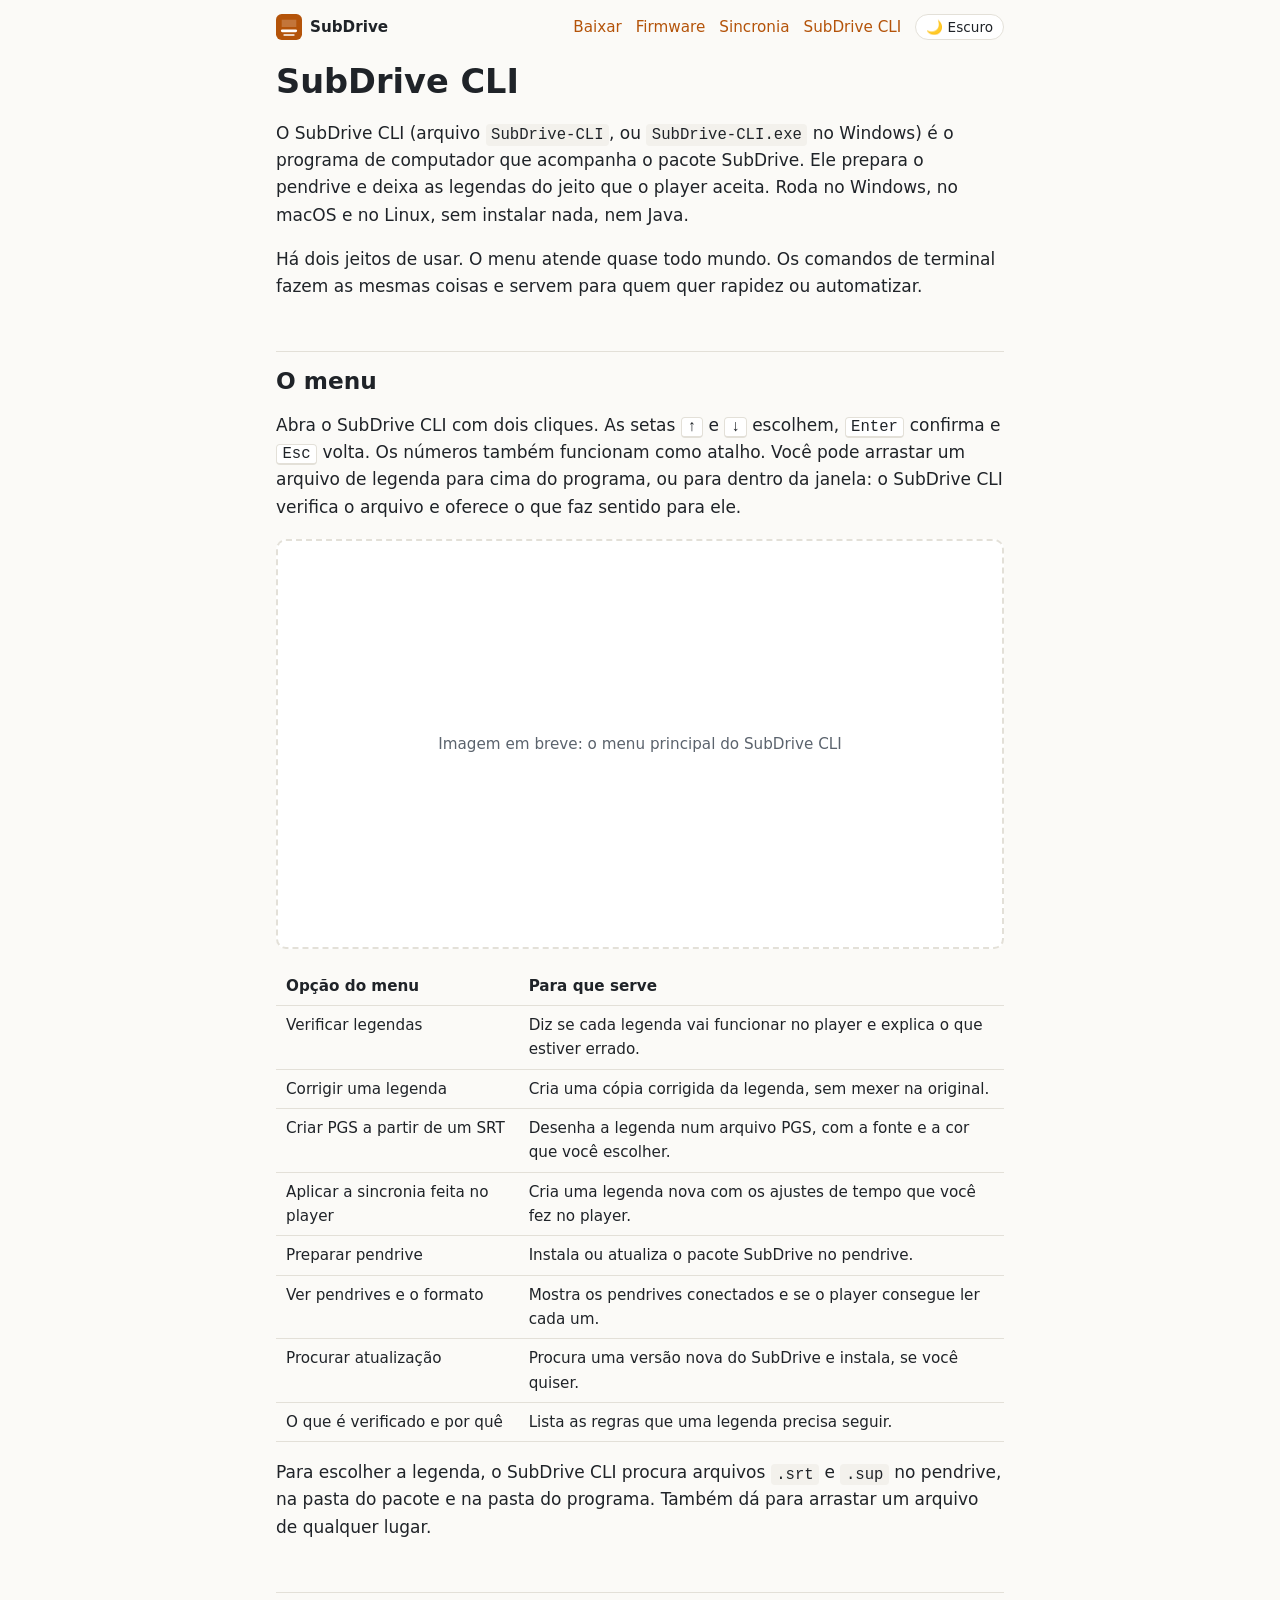
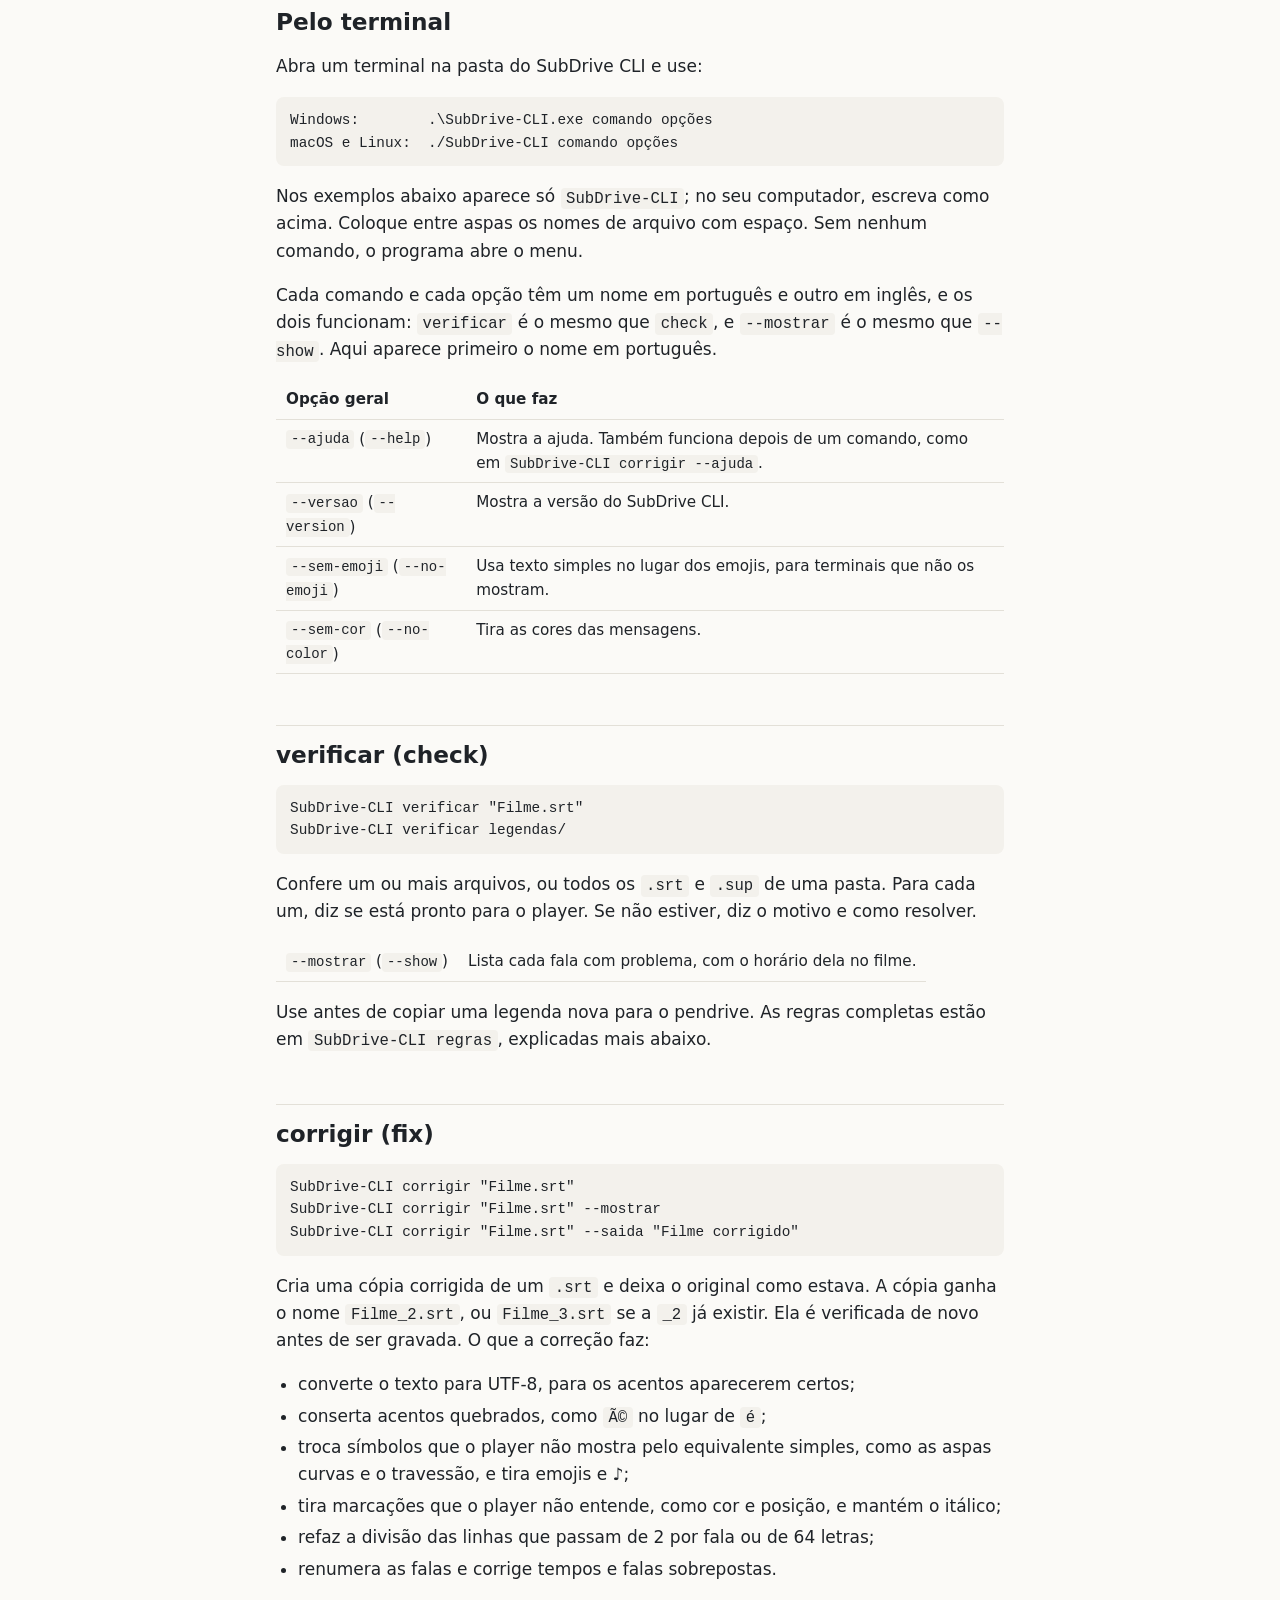
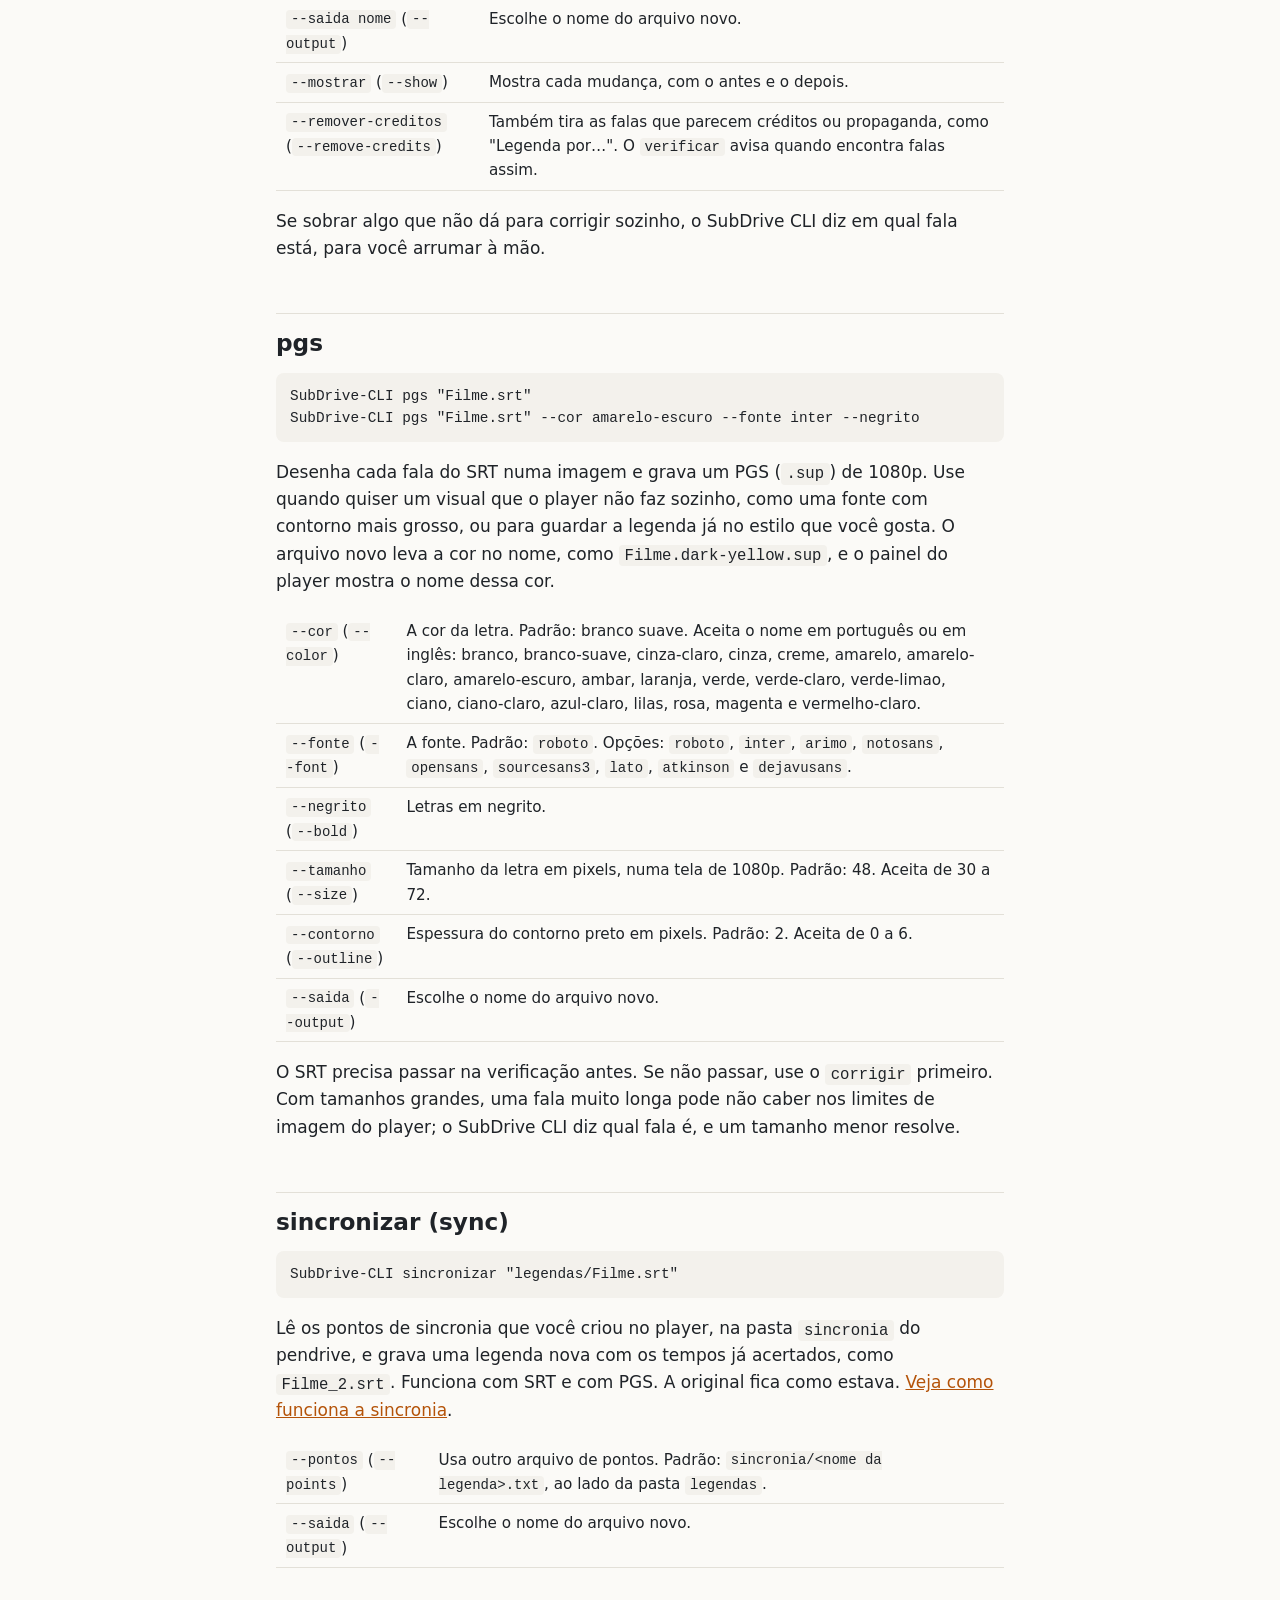
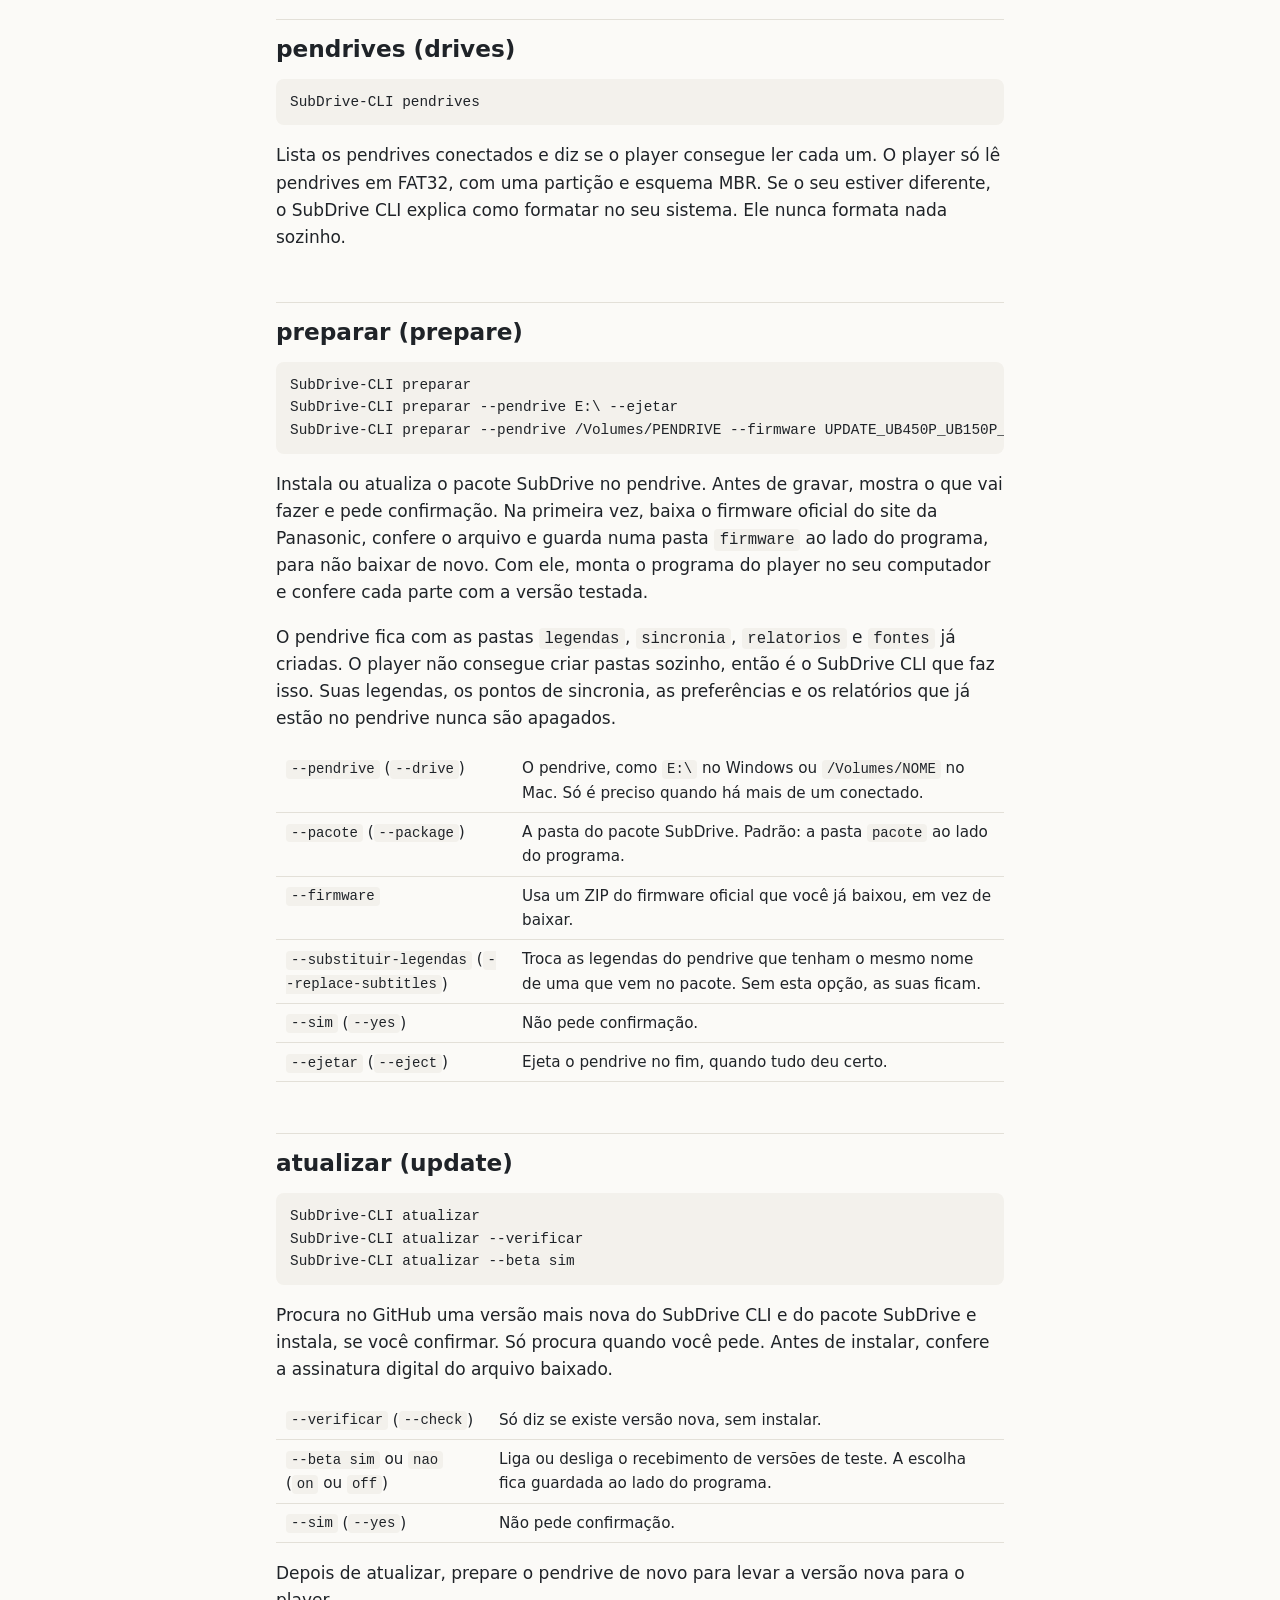
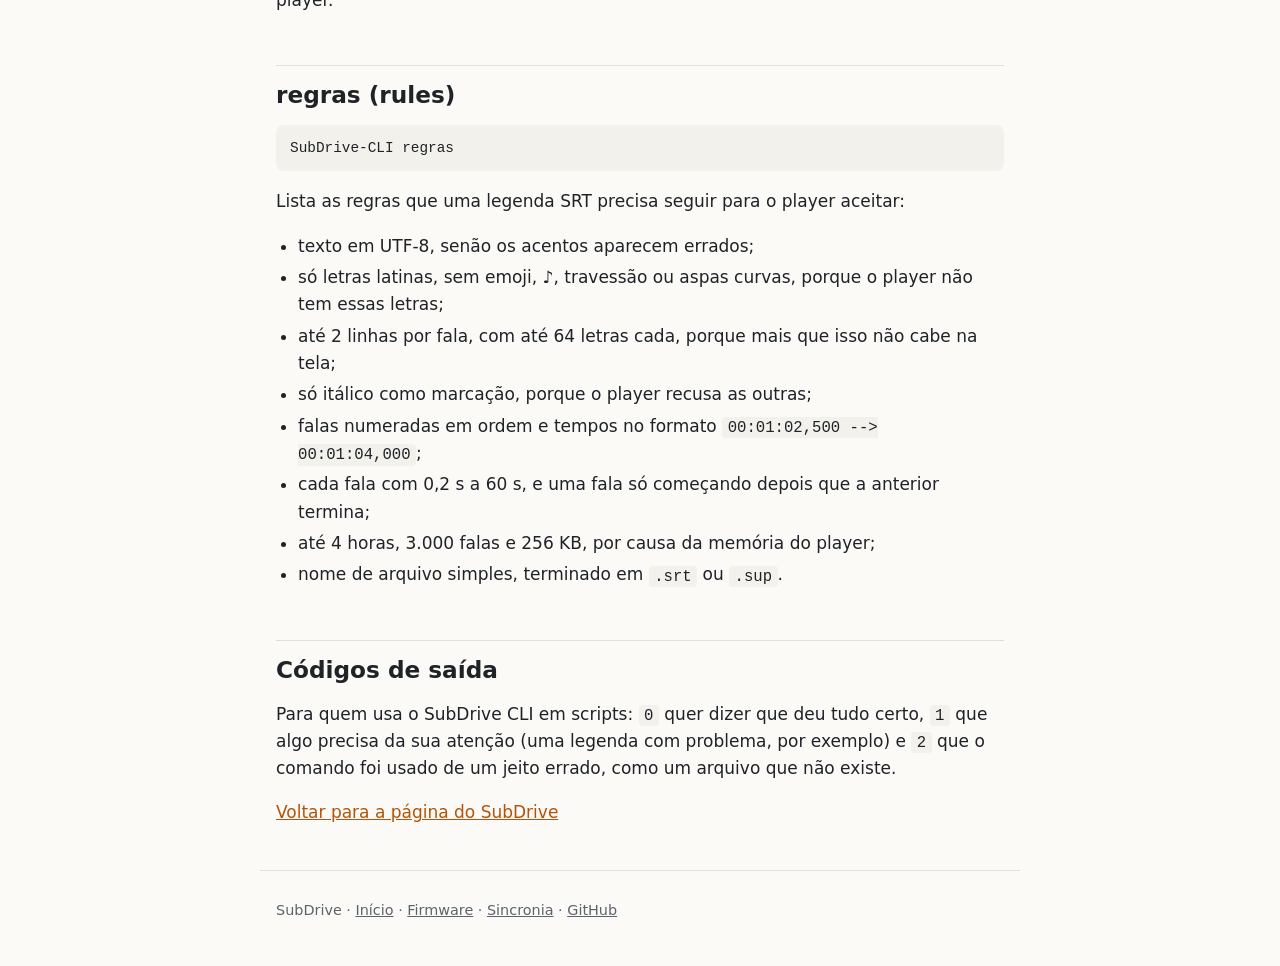
==== commit 4ff5ccdf: "Page: first-use steps, disc menus, SRT and PGS, dark mode, contact and MIT The home page explains th" ====
--- a/docs/cli.html
+++ b/docs/cli.html
@@ -9,15 +9,17 @@
 <meta property="og:image" content="https://michaelfdias.github.io/subdrive/img/compartilhar.png">
 <link rel="icon" href="img/icone.svg" type="image/svg+xml">
 <link rel="stylesheet" href="estilo.css">
+<script src="tema.js"></script>
 </head>
 <body>
 <header class="topo">
 <nav class="menu">
-  <a class="marca" href="./">SubDrive</a>
+  <a class="marca" href="./"><img src="img/icone.svg" alt="">SubDrive</a>
   <a href="./#baixar">Baixar</a>
   <a href="firmware.html">Firmware</a>
   <a href="sincronia.html">Sincronia</a>
   <a href="cli.html">SubDrive CLI</a>
+  <button type="button" class="tema">🌙 Escuro</button>
 </nav>
 </header>
 <main>
--- a/docs/estilo.css
+++ b/docs/estilo.css
@@ -1,5 +1,6 @@
-:root{--fundo:#fbfaf7;--texto:#1f2328;--suave:#5b636d;--linha:#e3e0d8;--cartao:#ffffff;--destaque:#b45309;--destaque-fundo:#fff4e0;--codigo:#f3f1ec;--aviso:#fdf2f2;--aviso-borda:#e8b4b4}
-@media (prefers-color-scheme:dark){:root{--fundo:#16181c;--texto:#e7e5e1;--suave:#a3a7ad;--linha:#2c3036;--cartao:#1d2025;--destaque:#f0a43a;--destaque-fundo:#2a2216;--codigo:#24272d;--aviso:#2a1d1d;--aviso-borda:#6b3b3b}}
+:root{--fundo:#fbfaf7;--texto:#1f2328;--suave:#5b636d;--linha:#e3e0d8;--cartao:#ffffff;--destaque:#b45309;--destaque-fundo:#fff4e0;--codigo:#f3f1ec;--aviso:#fdf2f2;--aviso-borda:#e8b4b4;--botao-texto:#fff;--ok:#15803d;--ok-borda:#86efac;color-scheme:light}
+@media (prefers-color-scheme:dark){:root:not([data-tema="claro"]){--fundo:#16181c;--texto:#e7e5e1;--suave:#a3a7ad;--linha:#2c3036;--cartao:#1d2025;--destaque:#f0a43a;--destaque-fundo:#2a2216;--codigo:#24272d;--aviso:#2a1d1d;--aviso-borda:#6b3b3b;--botao-texto:#16181c;--ok:#4ade80;--ok-borda:#166534;color-scheme:dark}}
+:root[data-tema="escuro"]{--fundo:#16181c;--texto:#e7e5e1;--suave:#a3a7ad;--linha:#2c3036;--cartao:#1d2025;--destaque:#f0a43a;--destaque-fundo:#2a2216;--codigo:#24272d;--aviso:#2a1d1d;--aviso-borda:#6b3b3b;--botao-texto:#16181c;--ok:#4ade80;--ok-borda:#166534;color-scheme:dark}
 *{box-sizing:border-box}
 html{-webkit-text-size-adjust:100%}
 body{margin:0;background:var(--fundo);color:var(--texto);font:17px/1.6 system-ui,-apple-system,"Segoe UI",Roboto,"Helvetica Neue",Arial,sans-serif}
@@ -27,8 +28,7 @@
 .abertura p.lead{font-size:1.2rem;color:var(--suave);margin-top:0}
 .botoes{display:flex;gap:10px;flex-wrap:wrap;margin:18px 0}
 .botao{display:inline-block;padding:10px 18px;border-radius:8px;border:1px solid var(--destaque);text-decoration:none;font-weight:600}
-.botao.principal{background:var(--destaque);color:#fff}
-@media (prefers-color-scheme:dark){.botao.principal{color:#16181c}}
+.botao.principal{background:var(--destaque);color:var(--botao-texto)}
 .grade{display:grid;grid-template-columns:repeat(auto-fit,minmax(210px,1fr));gap:12px;margin:1em 0}
 .cartao{background:var(--cartao);border:1px solid var(--linha);border-radius:10px;padding:14px 16px}
 .cartao h3{margin:0 0 .3em;font-size:1rem}
@@ -52,11 +52,9 @@
 ol.passos li{margin:.5em 0}
 .cartao p a{white-space:nowrap}
 @media (max-width:480px){body{font-size:16px}h1{font-size:1.75rem}h2{font-size:1.3rem}.botao{flex:1 1 auto;text-align:center}}
-.cartao .selo{margin-top:.6em;font-weight:600;color:#15803d}
+.cartao .selo{margin-top:.6em;font-weight:600;color:var(--ok)}
 .cartao .selo.neutro{color:var(--suave);font-weight:500}
-@media (prefers-color-scheme:dark){.cartao .selo{color:#4ade80}}
-.cartao.ok{border-color:#86efac}
-@media (prefers-color-scheme:dark){.cartao.ok{border-color:#166534}}
+.cartao.ok{border-color:var(--ok-borda)}
 .cartao p+p{margin-top:.4em}
 dl.itens dt{margin-top:.8em;font-weight:600}
 dl.itens dd{margin:.2em 0 0 0;color:var(--suave)}
@@ -68,3 +66,15 @@
   table.pilha td:first-child{font-weight:600}
   table.pilha td[data-rotulo]::before{content:attr(data-rotulo) ": ";color:var(--suave)}
 }
+.tema{border:1px solid var(--linha);background:var(--cartao);color:var(--texto);border-radius:999px;padding:4px 10px;font-size:.85rem;line-height:1.2}
+nav.menu{align-items:center}
+.marca{display:inline-flex;align-items:center;gap:8px}
+.marca img{width:26px;height:26px}
+.autor{display:flex;gap:16px;align-items:flex-start;background:var(--cartao);border:1px solid var(--linha);border-radius:12px;padding:18px 20px;margin:1em 0}
+.autor .avatar{flex:0 0 52px;height:52px;border-radius:50%;background:var(--destaque);color:var(--botao-texto);display:flex;align-items:center;justify-content:center;font-weight:700;font-size:1.1rem}
+.autor blockquote{margin:0}
+.autor blockquote p{margin:0 0 .7em}
+.autor .quem{margin:.2em 0 0;font-size:.95rem;color:var(--suave)}
+.autor .quem strong{color:var(--texto)}
+@media (max-width:480px){.autor{flex-direction:column;gap:10px}}
+.contato{display:flex;gap:10px;flex-wrap:wrap;margin:.6em 0 1em}
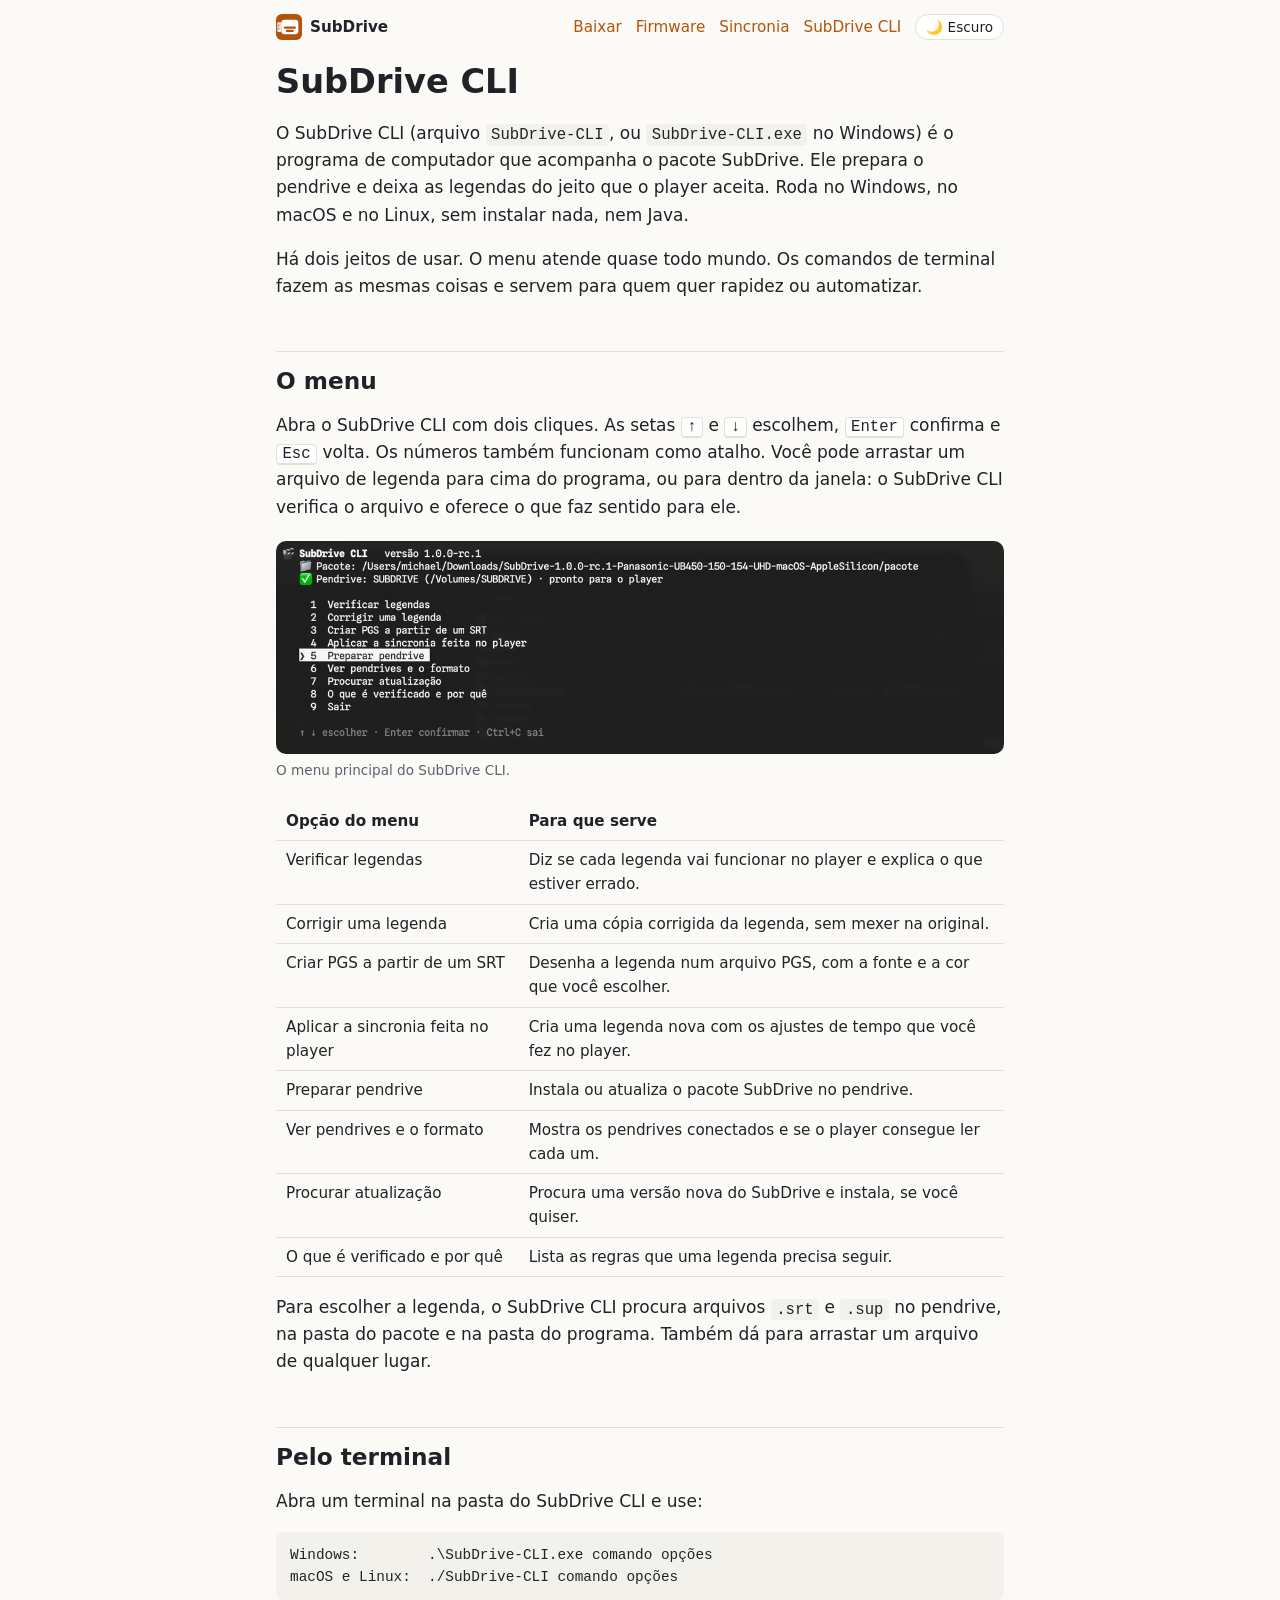
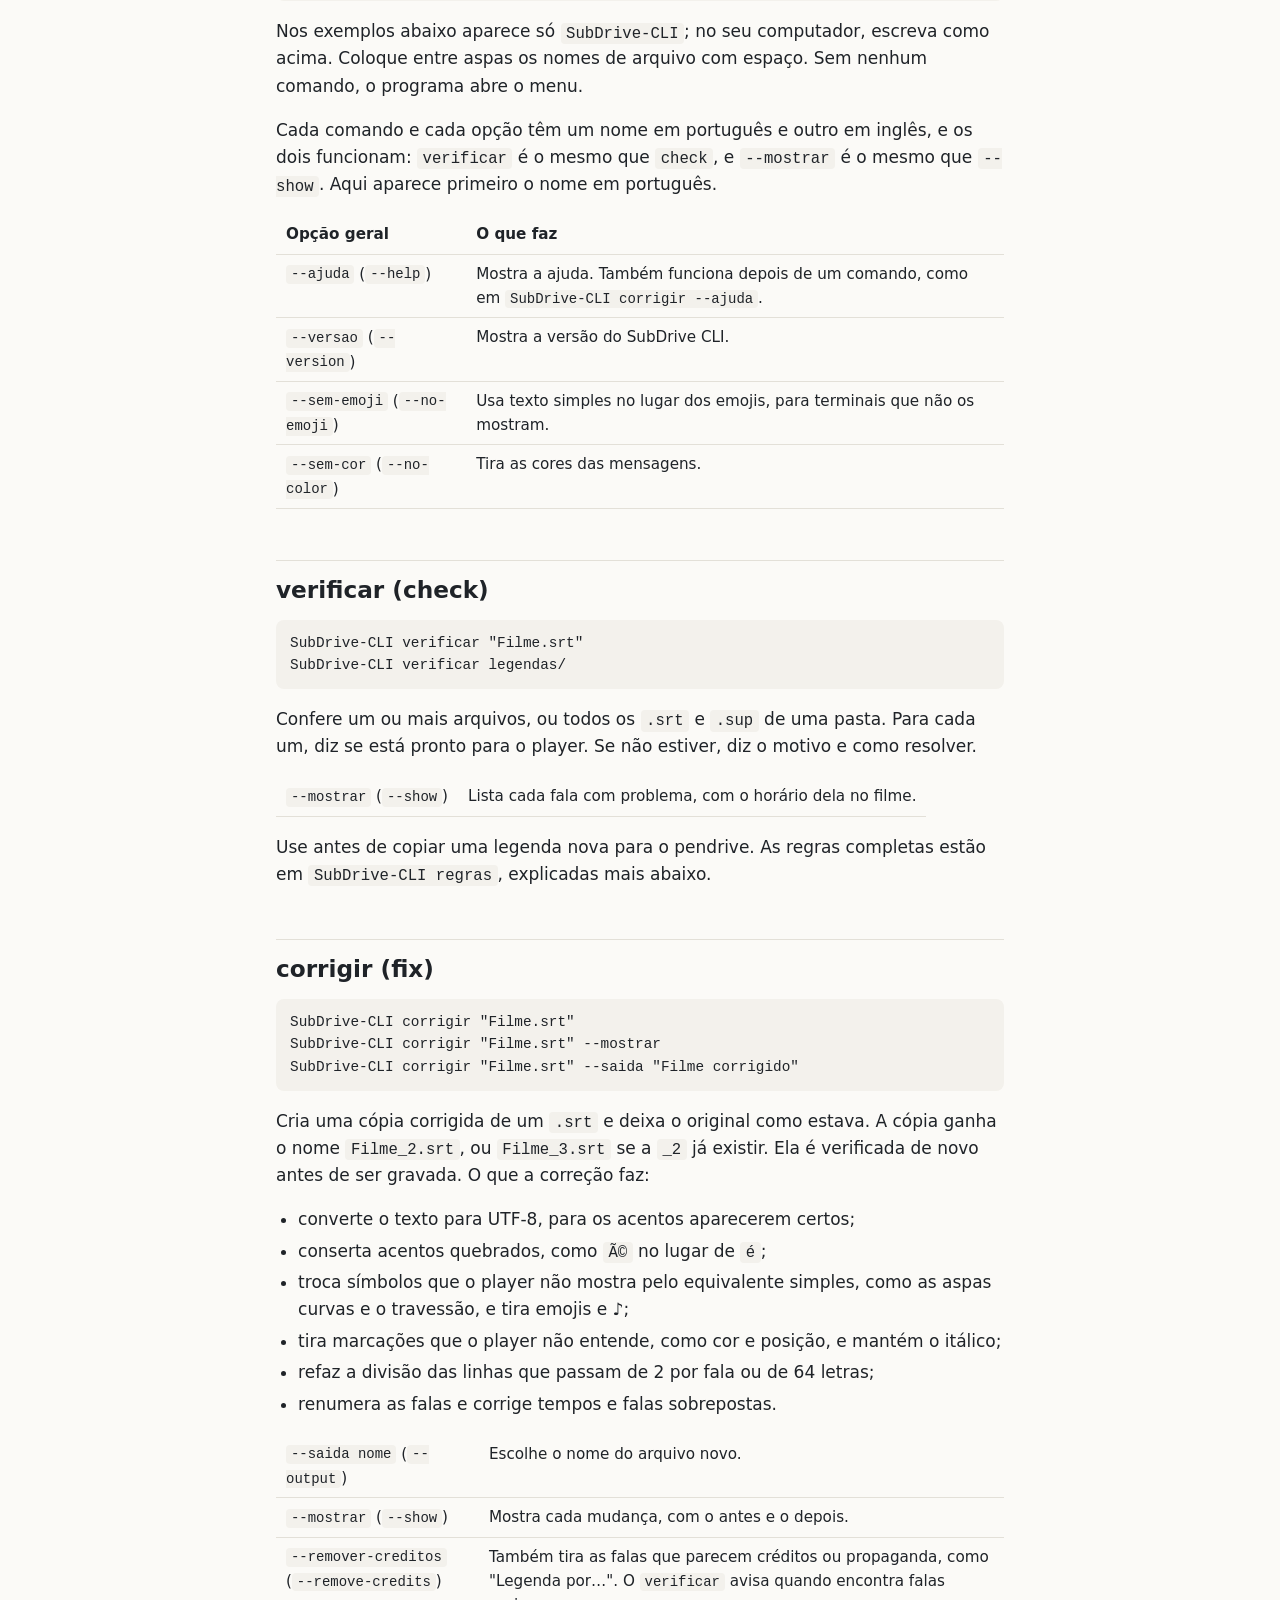
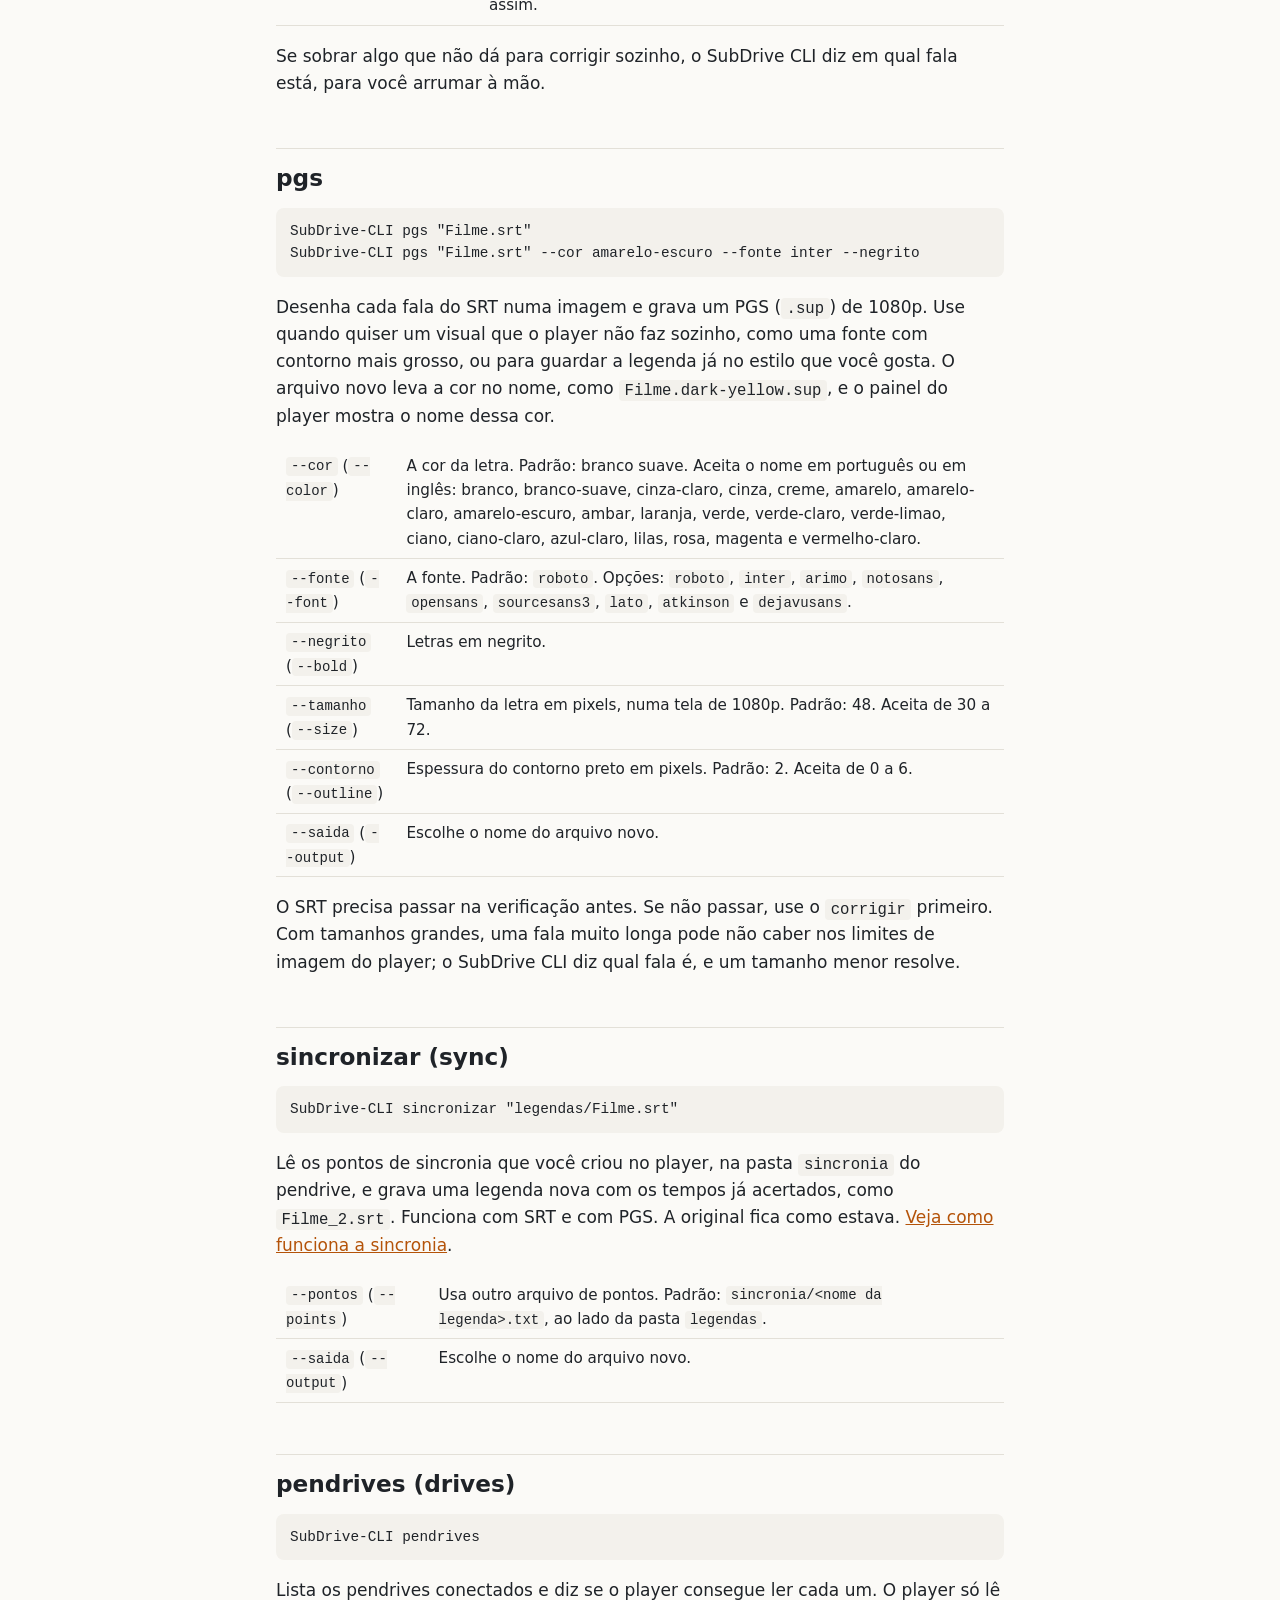
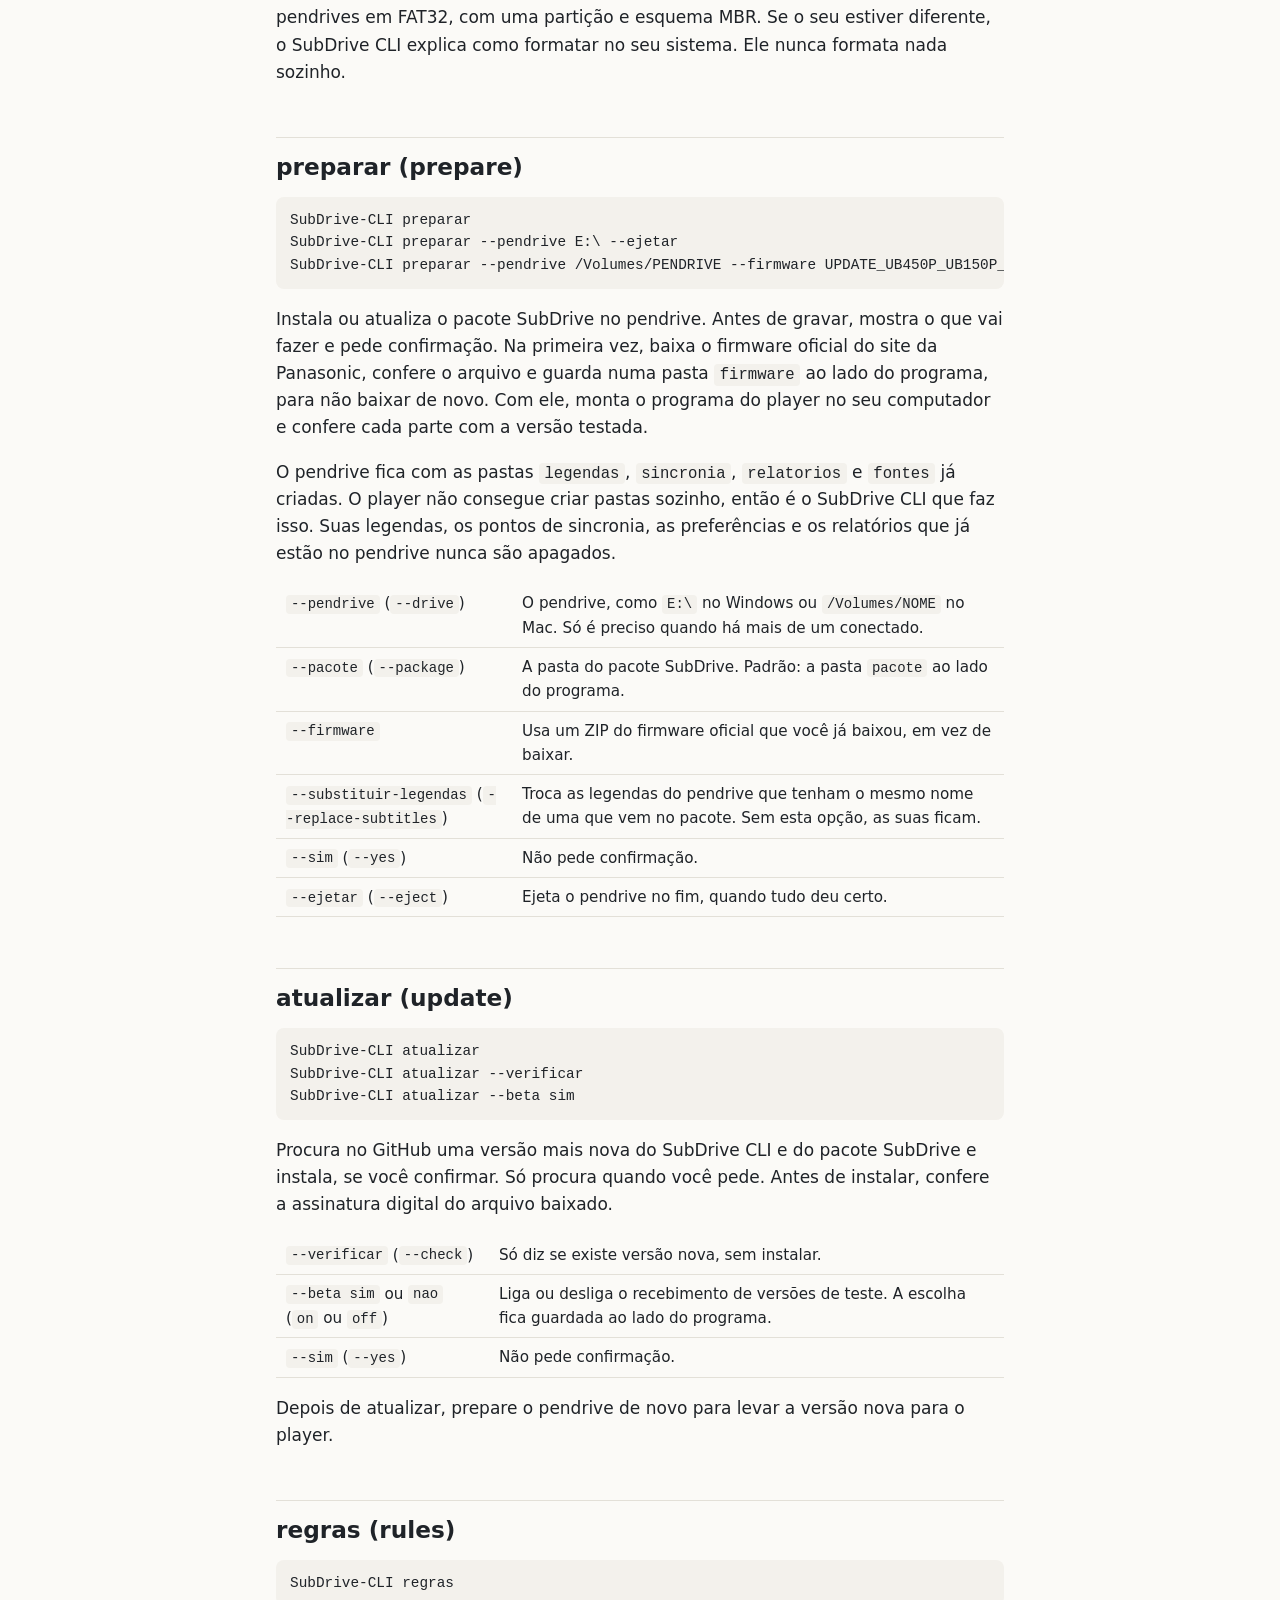
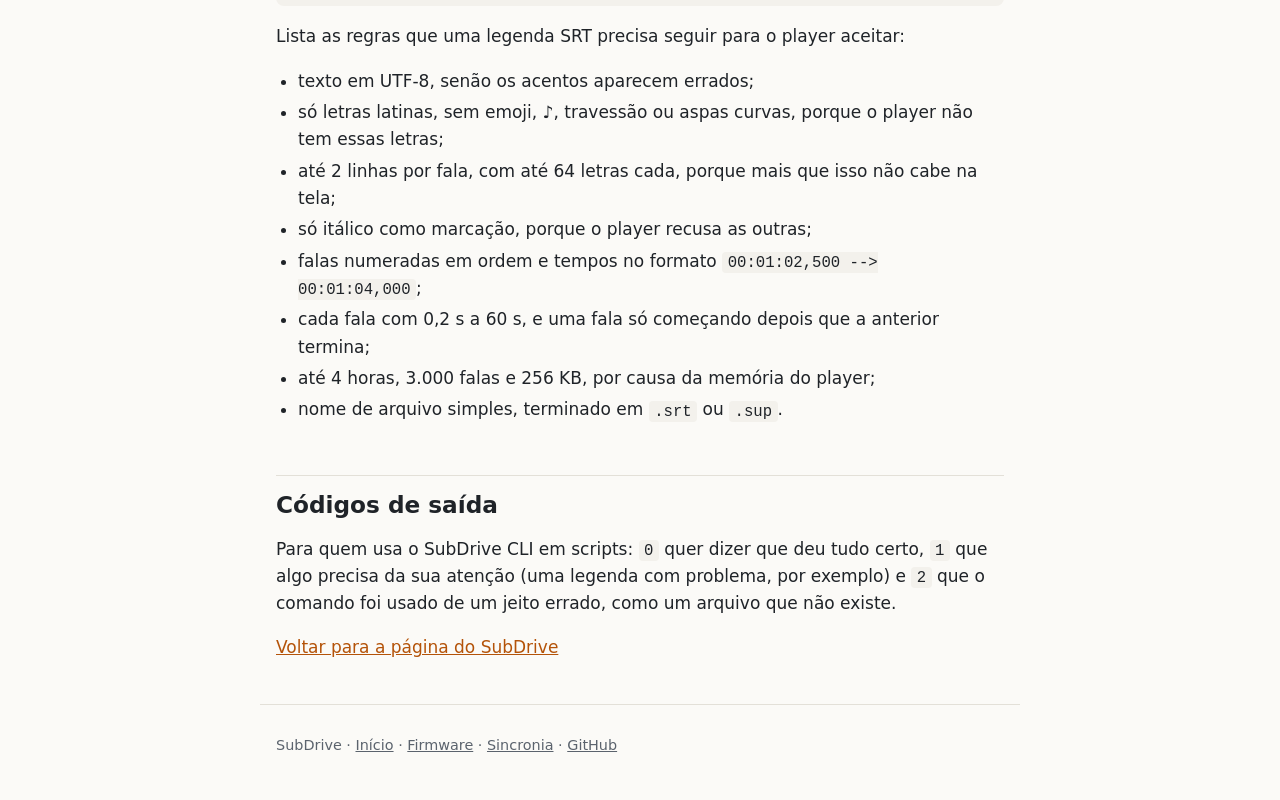
==== commit dc83dca7: "Page: photos of the panel and of the SubDrive CLI menu The panel photo and the SubDrive CLI menu rep" ====
--- a/docs/cli.html
+++ b/docs/cli.html
@@ -29,7 +29,7 @@
 
 <h2 id="menu">O menu</h2>
 <p>Abra o SubDrive CLI com dois cliques. As setas <kbd>↑</kbd> e <kbd>↓</kbd> escolhem, <kbd>Enter</kbd> confirma e <kbd>Esc</kbd> volta. Os números também funcionam como atalho. Você pode arrastar um arquivo de legenda para cima do programa, ou para dentro da janela: o SubDrive CLI verifica o arquivo e oferece o que faz sentido para ele.</p>
-<figure class="foto" data-foto="cli-menu">Imagem em breve: o menu principal do SubDrive CLI</figure>
+<figure class="imagem"><img src="img/cli-menu.png" width="1200" height="351" alt="Menu principal do SubDrive CLI no Terminal do Mac."><figcaption>O menu principal do SubDrive CLI.</figcaption></figure>
 <table>
   <thead><tr><th>Opção do menu</th><th>Para que serve</th></tr></thead>
   <tbody>
--- a/docs/estilo.css
+++ b/docs/estilo.css
@@ -78,3 +78,13 @@
 .autor .quem strong{color:var(--texto)}
 @media (max-width:480px){.autor{flex-direction:column;gap:10px}}
 .contato{display:flex;gap:10px;flex-wrap:wrap;margin:.6em 0 1em}
+html{scroll-behavior:smooth}
+h2[id],h3[id],section[id]{scroll-margin-top:16px}
+@media (prefers-reduced-motion:reduce){html{scroll-behavior:auto}}
+.autor .avatar{position:relative;overflow:hidden}
+.autor .avatar img{position:absolute;inset:0;width:100%;height:100%;object-fit:cover}
+details{overflow:hidden}
+.imagem{margin:1.2em 0}
+.imagem img{display:block;width:100%;height:auto;border-radius:10px;aspect-ratio:auto}
+.imagem figcaption{font-size:.85rem;color:var(--suave);margin-top:.4em}
+h1{text-wrap:balance}
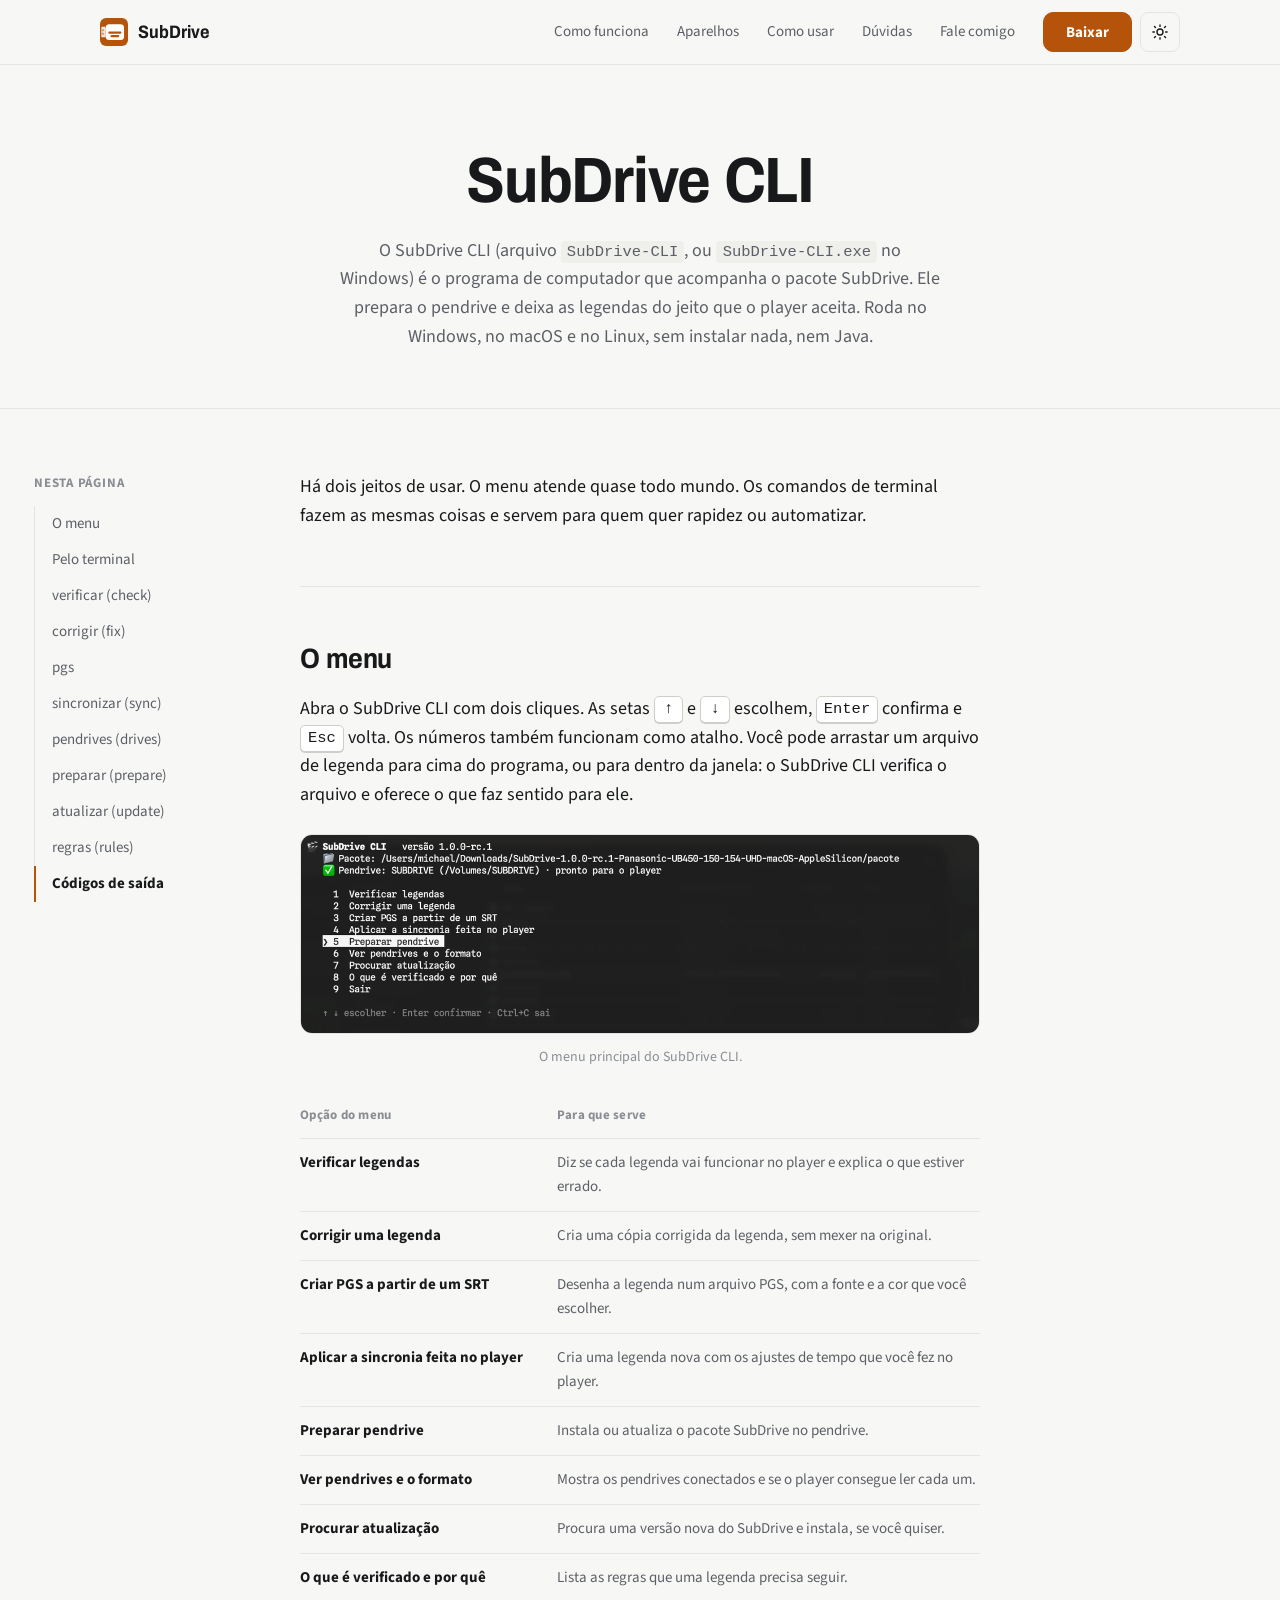
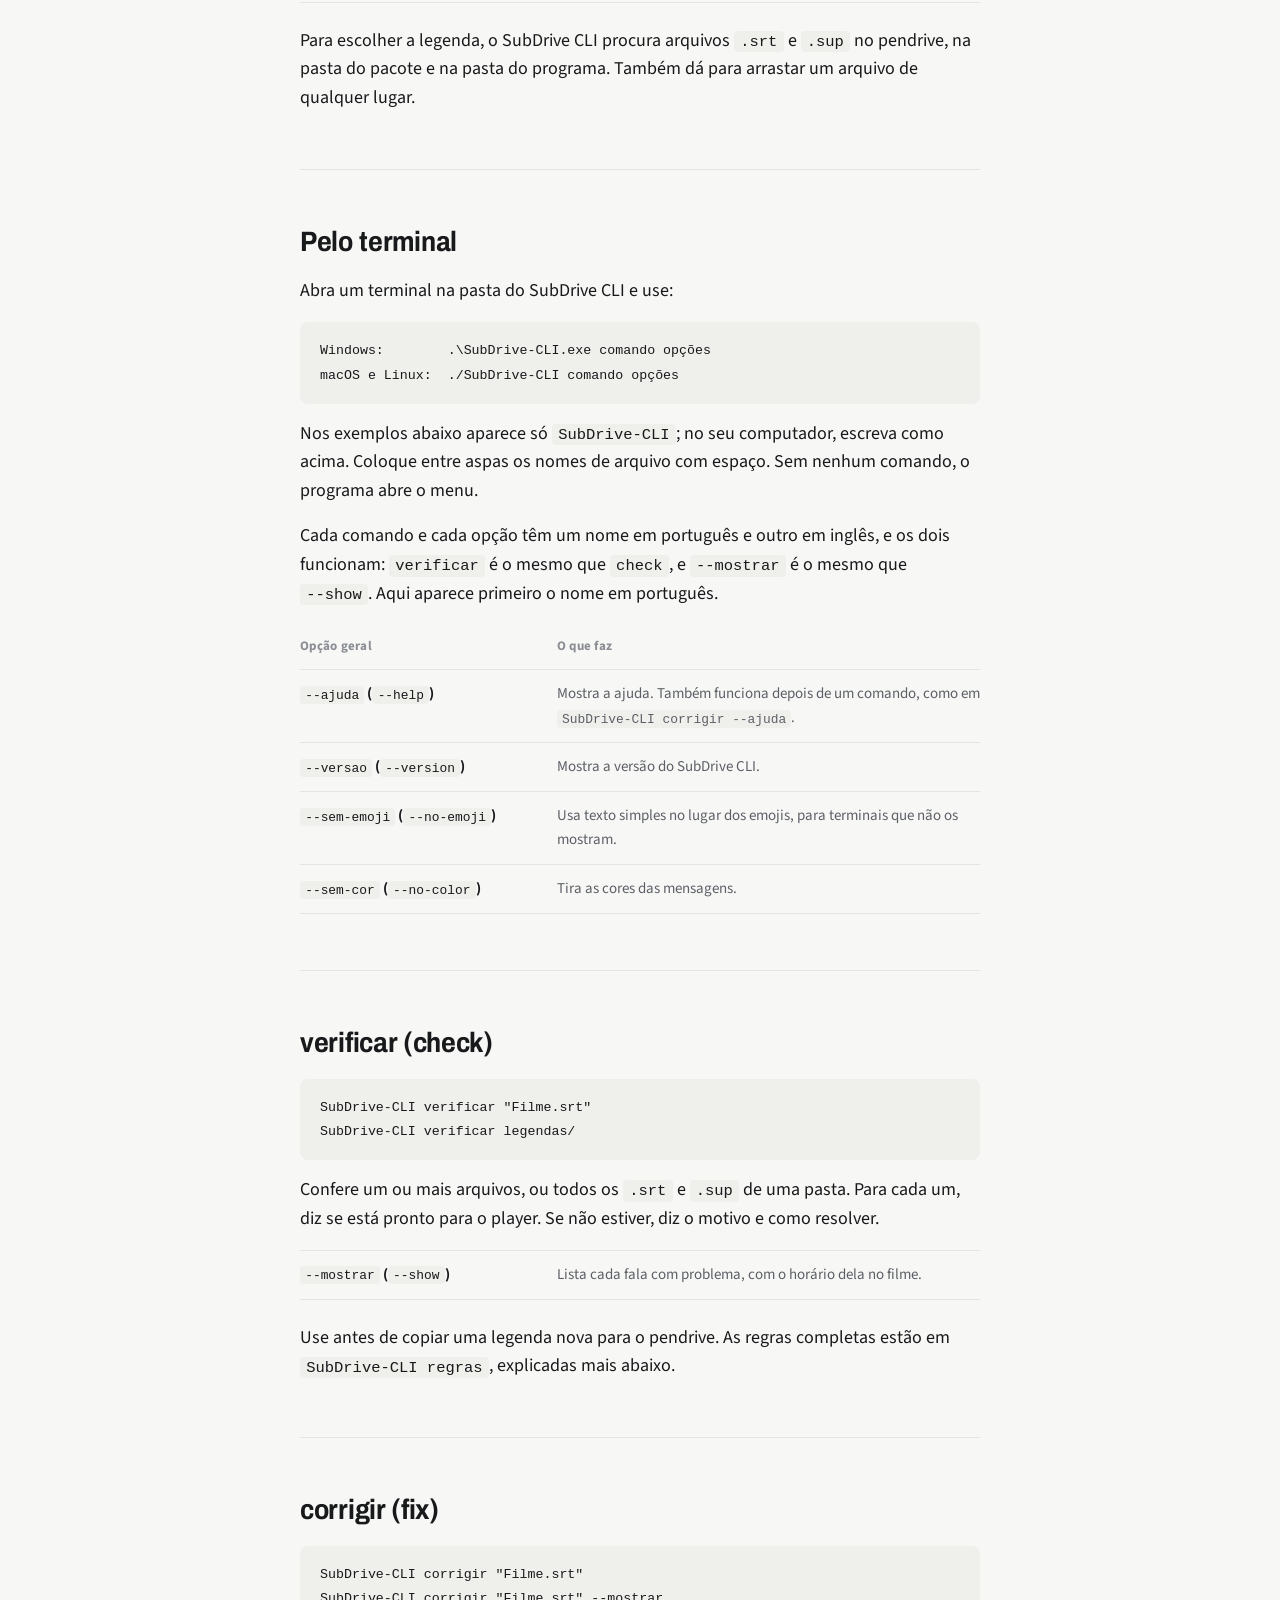
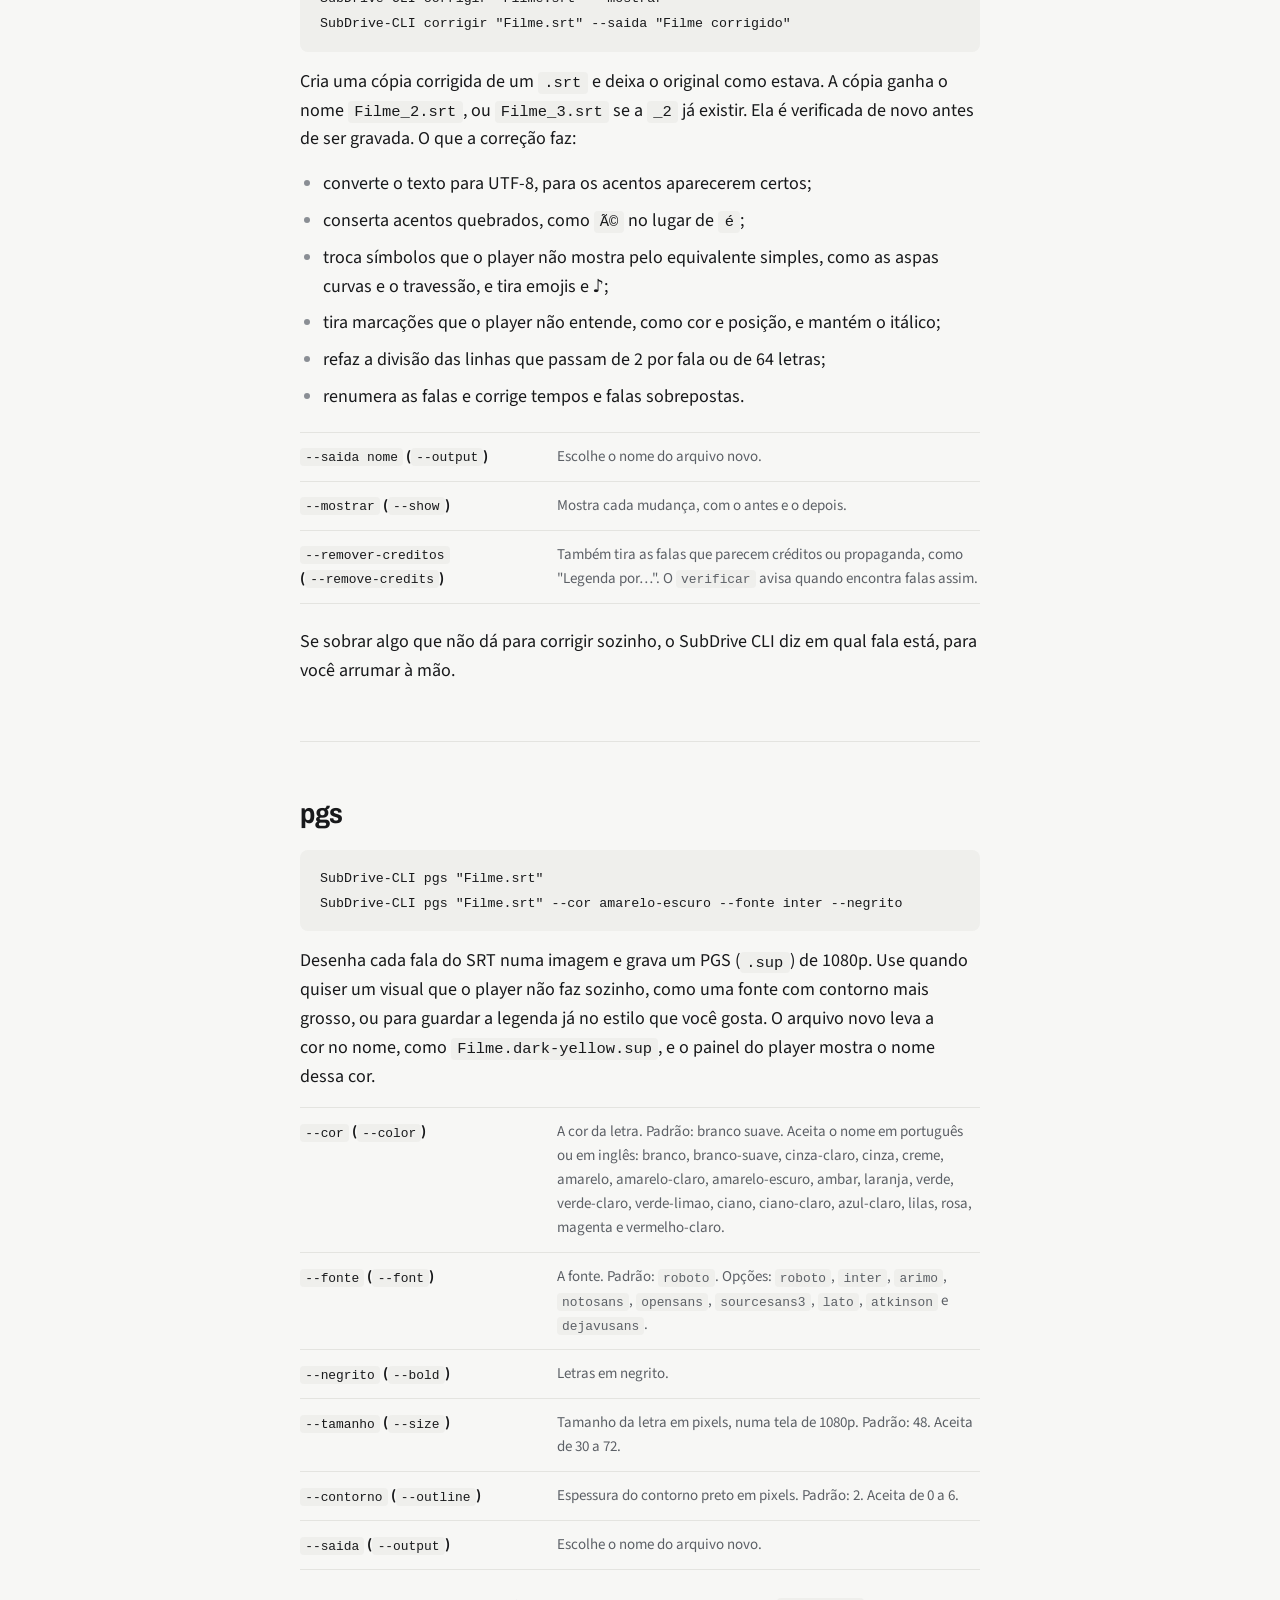
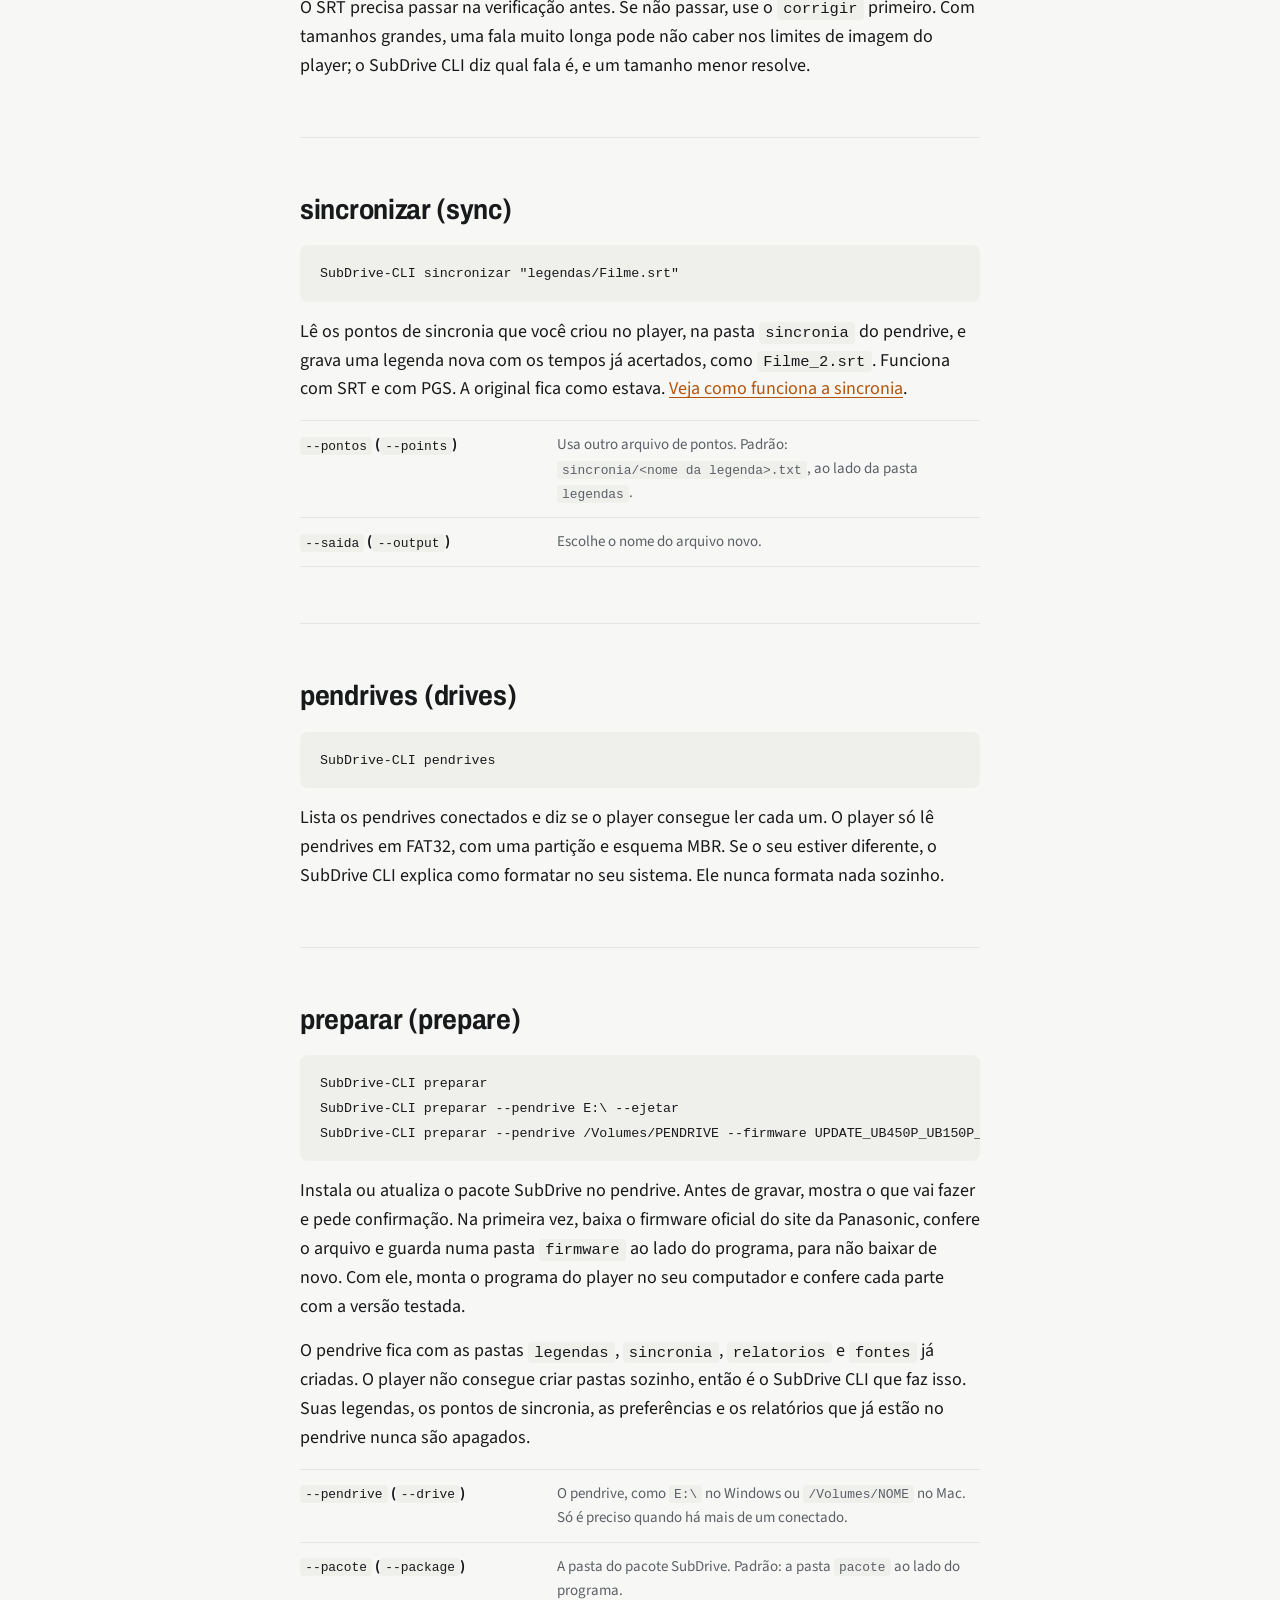
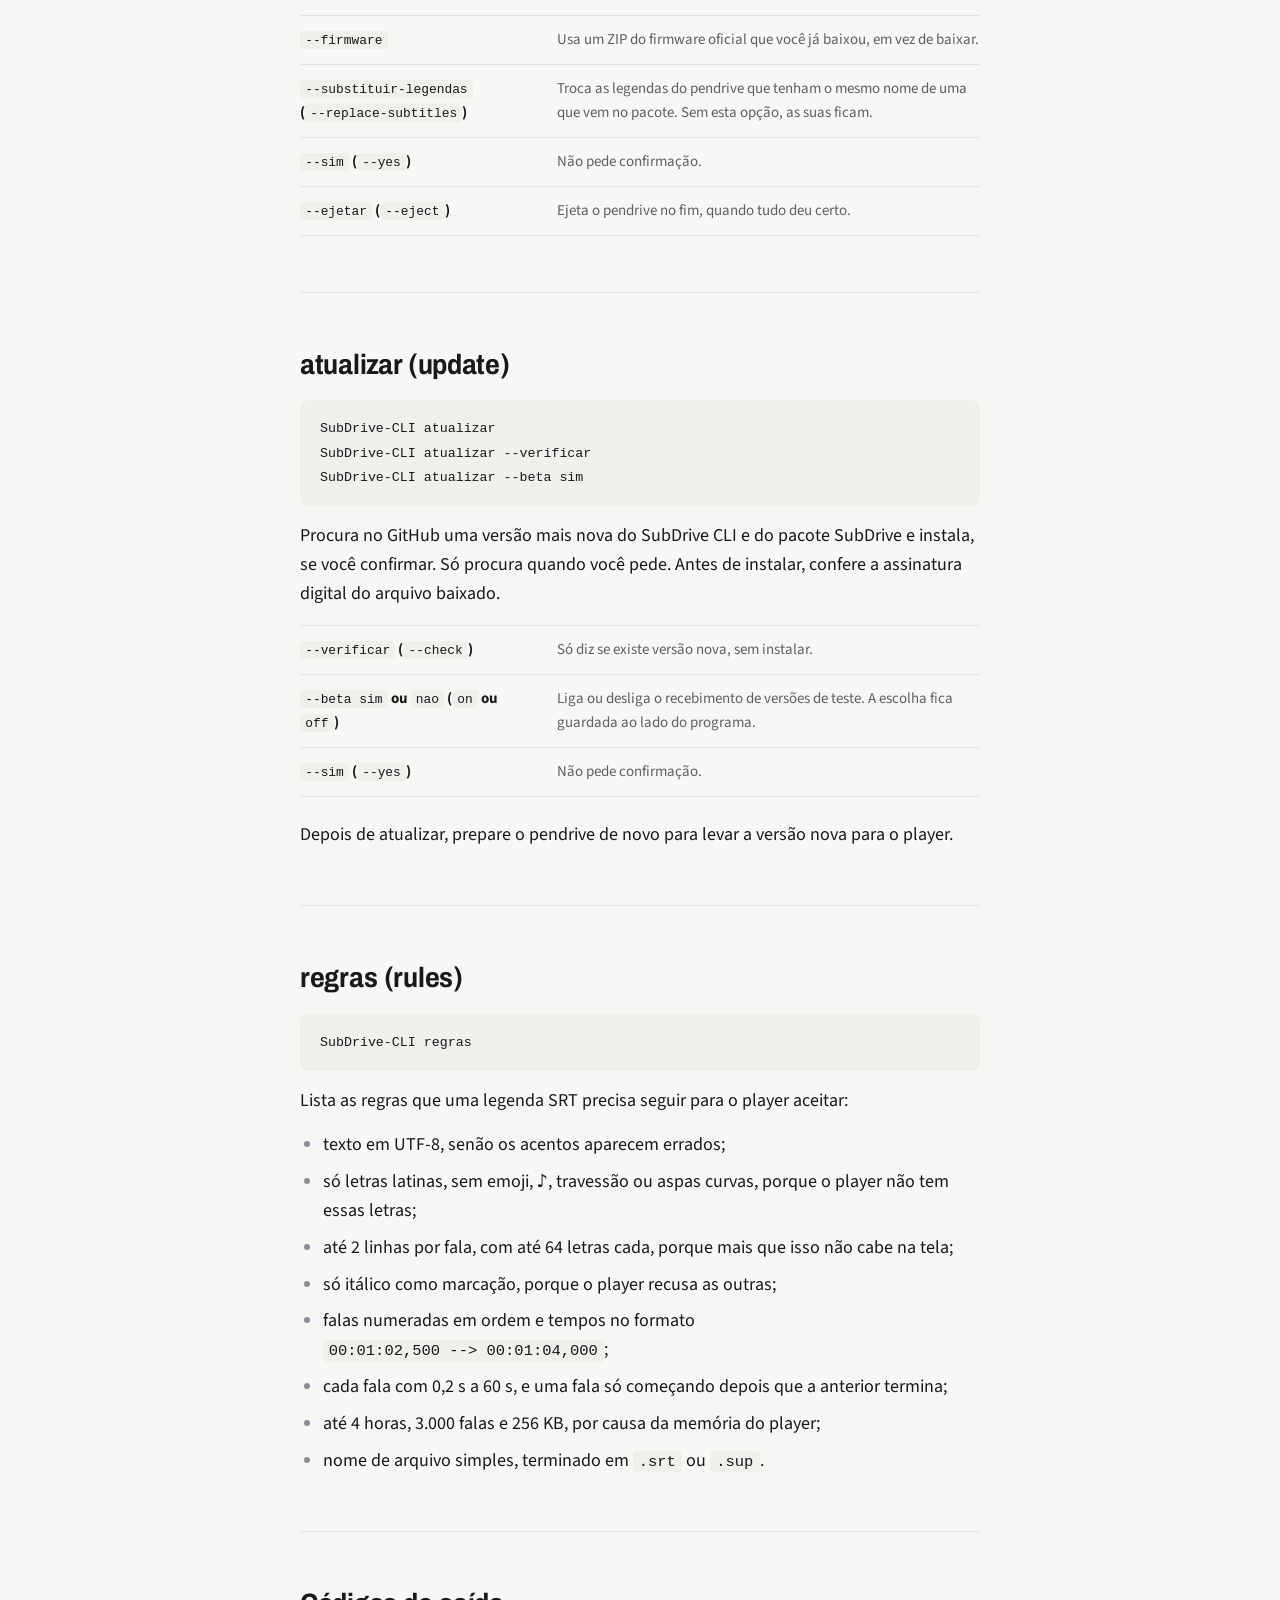
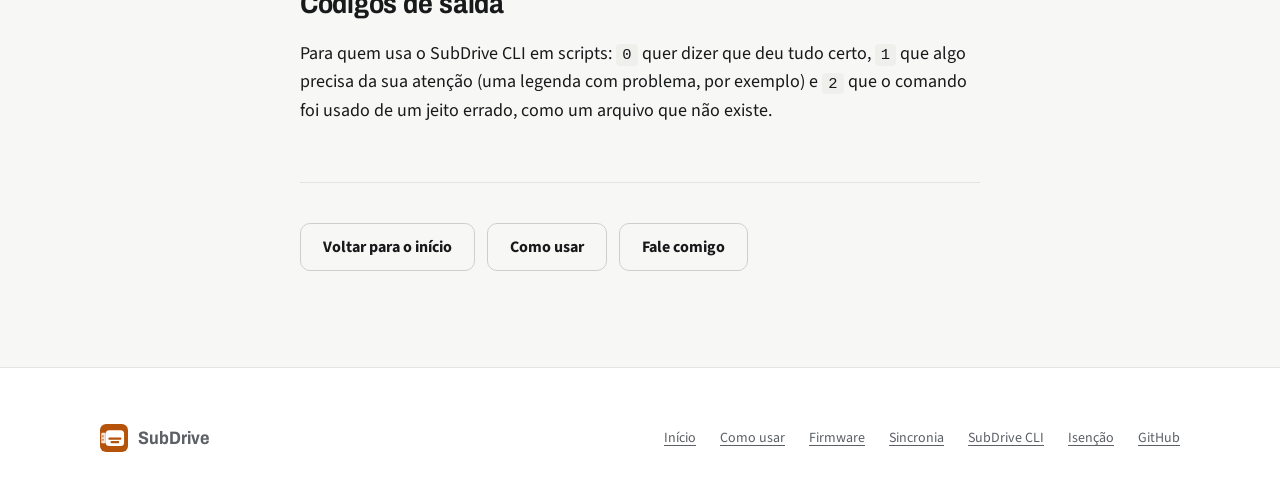
==== commit 65bd7ffe: "Page: redesign the site and move the step-by-step to its own page - Home now covers understanding, c" ====
--- a/docs/cli.html
+++ b/docs/cli.html
@@ -7,30 +7,67 @@
 <meta name="description" content="Tudo o que o SubDrive CLI faz: verificar e corrigir legendas, criar PGS, aplicar a sincronia, preparar o pendrive e atualizar. Pelo menu ou pelo terminal.">
 <meta property="og:title" content="SubDrive CLI: guia completo · SubDrive">
 <meta property="og:image" content="https://michaelfdias.github.io/subdrive/img/compartilhar.png">
+<meta name="theme-color" content="#0d0e10">
 <link rel="icon" href="img/icone.svg" type="image/svg+xml">
+<link rel="preload" href="fontes/sourcesans3.woff2" as="font" type="font/woff2" crossorigin>
 <link rel="stylesheet" href="estilo.css">
 <script src="tema.js"></script>
 </head>
 <body>
+<a class="sr" href="#conteudo">Pular para o conteúdo</a>
 <header class="topo">
-<nav class="menu">
-  <a class="marca" href="./"><img src="img/icone.svg" alt="">SubDrive</a>
-  <a href="./#baixar">Baixar</a>
-  <a href="firmware.html">Firmware</a>
-  <a href="sincronia.html">Sincronia</a>
-  <a href="cli.html">SubDrive CLI</a>
-  <button type="button" class="tema">🌙 Escuro</button>
-</nav>
+<div class="largo">
+  <a class="marca" href="./"><img src="img/icone.svg" alt="" width="28" height="28">SubDrive</a>
+  <nav aria-label="Principal">
+    <ul class="menu" id="menu">
+      <li><a href="./#como-funciona">Como funciona</a></li>
+      <li><a href="./#compativeis">Aparelhos</a></li>
+      <li><a href="guia.html">Como usar</a></li>
+      <li><a href="./#perguntas">Dúvidas</a></li>
+      <li><a href="./#conte">Fale comigo</a></li>
+    </ul>
+  </nav>
+  <a class="botao principal" href="./#baixar">Baixar</a>
+  <button type="button" class="icone-botao tema" aria-label="Mudar o tema"><svg class="sol" viewBox="0 0 24 24" fill="none" stroke="currentColor" stroke-width="1.8" stroke-linecap="round" aria-hidden="true"><circle cx="12" cy="12" r="4"/><path d="M12 2.5v2M12 19.5v2M4.6 4.6 6 6M18 18l1.4 1.4M2.5 12h2M19.5 12h2M4.6 19.4 6 18M18 6l1.4-1.4"/></svg><svg class="lua" viewBox="0 0 24 24" fill="none" stroke="currentColor" stroke-width="1.8" stroke-linejoin="round" aria-hidden="true"><path d="M20 14.5A8 8 0 0 1 9.5 4a8 8 0 1 0 10.5 10.5Z"/></svg></button>
+  <button type="button" class="icone-botao abrir-menu" aria-label="Abrir o menu" aria-controls="menu" aria-expanded="false"><svg viewBox="0 0 24 24" fill="none" stroke="currentColor" stroke-width="1.8" stroke-linecap="round" aria-hidden="true"><path d="M4 7h16M4 12h16M4 17h16"/></svg></button>
+</div>
 </header>
-<main>
-<h1>SubDrive CLI</h1>
-<p>O SubDrive CLI (arquivo <code>SubDrive-CLI</code>, ou <code>SubDrive-CLI.exe</code> no Windows) é o programa de computador que acompanha o pacote SubDrive. Ele prepara o pendrive e deixa as legendas do jeito que o player aceita. Roda no Windows, no macOS e no Linux, sem instalar nada, nem Java.</p>
+
+<main id="conteudo">
+<header class="cabeca-pagina">
+  <div class="estreito">
+    <h1>SubDrive CLI</h1>
+    <p>O SubDrive CLI (arquivo <code>SubDrive-CLI</code>, ou <code>SubDrive-CLI.exe</code> no Windows) é o programa de computador que acompanha o pacote SubDrive. Ele prepara o pendrive e deixa as legendas do jeito que o player aceita. Roda no Windows, no macOS e no Linux, sem instalar nada, nem Java.</p>
+  </div>
+</header>
+
+<div class="largo guia">
+  <nav class="indice" aria-label="Nesta página">
+    <p>Nesta página</p>
+    <ol>
+      <li><a href="#menu">O menu</a></li>
+      <li><a href="#terminal">Pelo terminal</a></li>
+      <li><a href="#check">verificar (check)</a></li>
+      <li><a href="#fix">corrigir (fix)</a></li>
+      <li><a href="#pgs">pgs</a></li>
+      <li><a href="#sync">sincronizar (sync)</a></li>
+      <li><a href="#drives">pendrives (drives)</a></li>
+      <li><a href="#prepare">preparar (prepare)</a></li>
+      <li><a href="#update">atualizar (update)</a></li>
+      <li><a href="#rules">regras (rules)</a></li>
+      <li><a href="#codigos">Códigos de saída</a></li>
+    </ol>
+  </nav>
+
+  <div class="conteudo">
+    <section class="intro">
 <p>Há dois jeitos de usar. O menu atende quase todo mundo. Os comandos de terminal fazem as mesmas coisas e servem para quem quer rapidez ou automatizar.</p>
-
-<h2 id="menu">O menu</h2>
+    </section>
+    <section id="menu" aria-labelledby="t-menu">
+<h2 id="t-menu">O menu</h2>
 <p>Abra o SubDrive CLI com dois cliques. As setas <kbd>↑</kbd> e <kbd>↓</kbd> escolhem, <kbd>Enter</kbd> confirma e <kbd>Esc</kbd> volta. Os números também funcionam como atalho. Você pode arrastar um arquivo de legenda para cima do programa, ou para dentro da janela: o SubDrive CLI verifica o arquivo e oferece o que faz sentido para ele.</p>
-<figure class="imagem"><img src="img/cli-menu.png" width="1200" height="351" alt="Menu principal do SubDrive CLI no Terminal do Mac."><figcaption>O menu principal do SubDrive CLI.</figcaption></figure>
-<table>
+<figure class="figura"><img src="img/cli-menu.png" width="1200" height="351" alt="Menu principal do SubDrive CLI no Terminal do Mac."><figcaption>O menu principal do SubDrive CLI.</figcaption></figure>
+<div class="tabela"><table>
   <thead><tr><th>Opção do menu</th><th>Para que serve</th></tr></thead>
   <tbody>
     <tr><td>Verificar legendas</td><td>Diz se cada legenda vai funcionar no player e explica o que estiver errado.</td></tr>
@@ -42,16 +79,17 @@
     <tr><td>Procurar atualização</td><td>Procura uma versão nova do SubDrive e instala, se você quiser.</td></tr>
     <tr><td>O que é verificado e por quê</td><td>Lista as regras que uma legenda precisa seguir.</td></tr>
   </tbody>
-</table>
+</table></div>
 <p>Para escolher a legenda, o SubDrive CLI procura arquivos <code>.srt</code> e <code>.sup</code> no pendrive, na pasta do pacote e na pasta do programa. Também dá para arrastar um arquivo de qualquer lugar.</p>
-
-<h2 id="terminal">Pelo terminal</h2>
+    </section>
+    <section id="terminal" aria-labelledby="t-terminal">
+<h2 id="t-terminal">Pelo terminal</h2>
 <p>Abra um terminal na pasta do SubDrive CLI e use:</p>
 <pre><code>Windows:        .\SubDrive-CLI.exe comando opções
 macOS e Linux:  ./SubDrive-CLI comando opções</code></pre>
 <p>Nos exemplos abaixo aparece só <code>SubDrive-CLI</code>; no seu computador, escreva como acima. Coloque entre aspas os nomes de arquivo com espaço. Sem nenhum comando, o programa abre o menu.</p>
 <p>Cada comando e cada opção têm um nome em português e outro em inglês, e os dois funcionam: <code>verificar</code> é o mesmo que <code>check</code>, e <code>--mostrar</code> é o mesmo que <code>--show</code>. Aqui aparece primeiro o nome em português.</p>
-<table>
+<div class="tabela"><table>
   <thead><tr><th>Opção geral</th><th>O que faz</th></tr></thead>
   <tbody>
     <tr><td><code>--ajuda</code> (<code>--help</code>)</td><td>Mostra a ajuda. Também funciona depois de um comando, como em <code>SubDrive-CLI corrigir --ajuda</code>.</td></tr>
@@ -59,18 +97,20 @@
     <tr><td><code>--sem-emoji</code> (<code>--no-emoji</code>)</td><td>Usa texto simples no lugar dos emojis, para terminais que não os mostram.</td></tr>
     <tr><td><code>--sem-cor</code> (<code>--no-color</code>)</td><td>Tira as cores das mensagens.</td></tr>
   </tbody>
-</table>
-
-<h2 id="check">verificar (check)</h2>
+</table></div>
+    </section>
+    <section id="check" aria-labelledby="t-check">
+<h2 id="t-check">verificar (check)</h2>
 <pre><code>SubDrive-CLI verificar "Filme.srt"
 SubDrive-CLI verificar legendas/</code></pre>
 <p>Confere um ou mais arquivos, ou todos os <code>.srt</code> e <code>.sup</code> de uma pasta. Para cada um, diz se está pronto para o player. Se não estiver, diz o motivo e como resolver.</p>
-<table>
+<div class="tabela"><table>
   <tbody><tr><td><code>--mostrar</code> (<code>--show</code>)</td><td>Lista cada fala com problema, com o horário dela no filme.</td></tr></tbody>
-</table>
+</table></div>
 <p>Use antes de copiar uma legenda nova para o pendrive. As regras completas estão em <code>SubDrive-CLI regras</code>, explicadas mais abaixo.</p>
-
-<h2 id="fix">corrigir (fix)</h2>
+    </section>
+    <section id="fix" aria-labelledby="t-fix">
+<h2 id="t-fix">corrigir (fix)</h2>
 <pre><code>SubDrive-CLI corrigir "Filme.srt"
 SubDrive-CLI corrigir "Filme.srt" --mostrar
 SubDrive-CLI corrigir "Filme.srt" --saida "Filme corrigido"</code></pre>
@@ -83,20 +123,21 @@
   <li>refaz a divisão das linhas que passam de 2 por fala ou de 64 letras;</li>
   <li>renumera as falas e corrige tempos e falas sobrepostas.</li>
 </ul>
-<table>
+<div class="tabela"><table>
   <tbody>
     <tr><td><code>--saida nome</code> (<code>--output</code>)</td><td>Escolhe o nome do arquivo novo.</td></tr>
     <tr><td><code>--mostrar</code> (<code>--show</code>)</td><td>Mostra cada mudança, com o antes e o depois.</td></tr>
     <tr><td><code>--remover-creditos</code> (<code>--remove-credits</code>)</td><td>Também tira as falas que parecem créditos ou propaganda, como "Legenda por…". O <code>verificar</code> avisa quando encontra falas assim.</td></tr>
   </tbody>
-</table>
+</table></div>
 <p>Se sobrar algo que não dá para corrigir sozinho, o SubDrive CLI diz em qual fala está, para você arrumar à mão.</p>
-
-<h2 id="pgs">pgs</h2>
+    </section>
+    <section id="pgs" aria-labelledby="t-pgs">
+<h2 id="t-pgs">pgs</h2>
 <pre><code>SubDrive-CLI pgs "Filme.srt"
 SubDrive-CLI pgs "Filme.srt" --cor amarelo-escuro --fonte inter --negrito</code></pre>
 <p>Desenha cada fala do SRT numa imagem e grava um PGS (<code>.sup</code>) de 1080p. Use quando quiser um visual que o player não faz sozinho, como uma fonte com contorno mais grosso, ou para guardar a legenda já no estilo que você gosta. O arquivo novo leva a cor no nome, como <code>Filme.dark-yellow.sup</code>, e o painel do player mostra o nome dessa cor.</p>
-<table>
+<div class="tabela"><table>
   <tbody>
     <tr><td><code>--cor</code> (<code>--color</code>)</td><td>A cor da letra. Padrão: branco suave. Aceita o nome em português ou em inglês: branco, branco-suave, cinza-claro, cinza, creme, amarelo, amarelo-claro, amarelo-escuro, ambar, laranja, verde, verde-claro, verde-limao, ciano, ciano-claro, azul-claro, lilas, rosa, magenta e vermelho-claro.</td></tr>
     <tr><td><code>--fonte</code> (<code>--font</code>)</td><td>A fonte. Padrão: <code>roboto</code>. Opções: <code>roboto</code>, <code>inter</code>, <code>arimo</code>, <code>notosans</code>, <code>opensans</code>, <code>sourcesans3</code>, <code>lato</code>, <code>atkinson</code> e <code>dejavusans</code>.</td></tr>
@@ -105,30 +146,33 @@
     <tr><td><code>--contorno</code> (<code>--outline</code>)</td><td>Espessura do contorno preto em pixels. Padrão: 2. Aceita de 0 a 6.</td></tr>
     <tr><td><code>--saida</code> (<code>--output</code>)</td><td>Escolhe o nome do arquivo novo.</td></tr>
   </tbody>
-</table>
+</table></div>
 <p>O SRT precisa passar na verificação antes. Se não passar, use o <code>corrigir</code> primeiro. Com tamanhos grandes, uma fala muito longa pode não caber nos limites de imagem do player; o SubDrive CLI diz qual fala é, e um tamanho menor resolve.</p>
-
-<h2 id="sync">sincronizar (sync)</h2>
+    </section>
+    <section id="sync" aria-labelledby="t-sync">
+<h2 id="t-sync">sincronizar (sync)</h2>
 <pre><code>SubDrive-CLI sincronizar "legendas/Filme.srt"</code></pre>
 <p>Lê os pontos de sincronia que você criou no player, na pasta <code>sincronia</code> do pendrive, e grava uma legenda nova com os tempos já acertados, como <code>Filme_2.srt</code>. Funciona com SRT e com PGS. A original fica como estava. <a href="sincronia.html">Veja como funciona a sincronia</a>.</p>
-<table>
+<div class="tabela"><table>
   <tbody>
     <tr><td><code>--pontos</code> (<code>--points</code>)</td><td>Usa outro arquivo de pontos. Padrão: <code>sincronia/&lt;nome da legenda&gt;.txt</code>, ao lado da pasta <code>legendas</code>.</td></tr>
     <tr><td><code>--saida</code> (<code>--output</code>)</td><td>Escolhe o nome do arquivo novo.</td></tr>
   </tbody>
-</table>
-
-<h2 id="drives">pendrives (drives)</h2>
+</table></div>
+    </section>
+    <section id="drives" aria-labelledby="t-drives">
+<h2 id="t-drives">pendrives (drives)</h2>
 <pre><code>SubDrive-CLI pendrives</code></pre>
 <p>Lista os pendrives conectados e diz se o player consegue ler cada um. O player só lê pendrives em FAT32, com uma partição e esquema MBR. Se o seu estiver diferente, o SubDrive CLI explica como formatar no seu sistema. Ele nunca formata nada sozinho.</p>
-
-<h2 id="prepare">preparar (prepare)</h2>
+    </section>
+    <section id="prepare" aria-labelledby="t-prepare">
+<h2 id="t-prepare">preparar (prepare)</h2>
 <pre><code>SubDrive-CLI preparar
 SubDrive-CLI preparar --pendrive E:\ --ejetar
 SubDrive-CLI preparar --pendrive /Volumes/PENDRIVE --firmware UPDATE_UB450P_UB150P_V113.zip</code></pre>
 <p>Instala ou atualiza o pacote SubDrive no pendrive. Antes de gravar, mostra o que vai fazer e pede confirmação. Na primeira vez, baixa o firmware oficial do site da Panasonic, confere o arquivo e guarda numa pasta <code>firmware</code> ao lado do programa, para não baixar de novo. Com ele, monta o programa do player no seu computador e confere cada parte com a versão testada.</p>
 <p>O pendrive fica com as pastas <code>legendas</code>, <code>sincronia</code>, <code>relatorios</code> e <code>fontes</code> já criadas. O player não consegue criar pastas sozinho, então é o SubDrive CLI que faz isso. Suas legendas, os pontos de sincronia, as preferências e os relatórios que já estão no pendrive nunca são apagados.</p>
-<table>
+<div class="tabela"><table>
   <tbody>
     <tr><td><code>--pendrive</code> (<code>--drive</code>)</td><td>O pendrive, como <code>E:\</code> no Windows ou <code>/Volumes/NOME</code> no Mac. Só é preciso quando há mais de um conectado.</td></tr>
     <tr><td><code>--pacote</code> (<code>--package</code>)</td><td>A pasta do pacote SubDrive. Padrão: a pasta <code>pacote</code> ao lado do programa.</td></tr>
@@ -137,23 +181,25 @@
     <tr><td><code>--sim</code> (<code>--yes</code>)</td><td>Não pede confirmação.</td></tr>
     <tr><td><code>--ejetar</code> (<code>--eject</code>)</td><td>Ejeta o pendrive no fim, quando tudo deu certo.</td></tr>
   </tbody>
-</table>
-
-<h2 id="update">atualizar (update)</h2>
+</table></div>
+    </section>
+    <section id="update" aria-labelledby="t-update">
+<h2 id="t-update">atualizar (update)</h2>
 <pre><code>SubDrive-CLI atualizar
 SubDrive-CLI atualizar --verificar
 SubDrive-CLI atualizar --beta sim</code></pre>
 <p>Procura no GitHub uma versão mais nova do SubDrive CLI e do pacote SubDrive e instala, se você confirmar. Só procura quando você pede. Antes de instalar, confere a assinatura digital do arquivo baixado.</p>
-<table>
+<div class="tabela"><table>
   <tbody>
     <tr><td><code>--verificar</code> (<code>--check</code>)</td><td>Só diz se existe versão nova, sem instalar.</td></tr>
     <tr><td><code>--beta sim</code> ou <code>nao</code> (<code>on</code> ou <code>off</code>)</td><td>Liga ou desliga o recebimento de versões de teste. A escolha fica guardada ao lado do programa.</td></tr>
     <tr><td><code>--sim</code> (<code>--yes</code>)</td><td>Não pede confirmação.</td></tr>
   </tbody>
-</table>
+</table></div>
 <p>Depois de atualizar, prepare o pendrive de novo para levar a versão nova para o player.</p>
-
-<h2 id="rules">regras (rules)</h2>
+    </section>
+    <section id="rules" aria-labelledby="t-rules">
+<h2 id="t-rules">regras (rules)</h2>
 <pre><code>SubDrive-CLI regras</code></pre>
 <p>Lista as regras que uma legenda SRT precisa seguir para o player aceitar:</p>
 <ul>
@@ -166,14 +212,39 @@
   <li>até 4 horas, 3.000 falas e 256 KB, por causa da memória do player;</li>
   <li>nome de arquivo simples, terminado em <code>.srt</code> ou <code>.sup</code>.</li>
 </ul>
-
-<h2 id="codigos">Códigos de saída</h2>
+    </section>
+    <section id="codigos" aria-labelledby="t-codigos">
+<h2 id="t-codigos">Códigos de saída</h2>
 <p>Para quem usa o SubDrive CLI em scripts: <code>0</code> quer dizer que deu tudo certo, <code>1</code> que algo precisa da sua atenção (uma legenda com problema, por exemplo) e <code>2</code> que o comando foi usado de um jeito errado, como um arquivo que não existe.</p>
-
-<p><a href="./">Voltar para a página do SubDrive</a></p>
+    </section>
+
+    <div class="fim-guia">
+      <a class="botao" href="./">Voltar para o início</a>
+      <a class="botao" href="guia.html">Como usar</a>
+      <a class="botao" href="./#conte">Fale comigo</a>
+    </div>
+  </div>
+</div>
 </main>
-<footer>
-<p>SubDrive · <a href="./">Início</a> · <a href="firmware.html">Firmware</a> · <a href="sincronia.html">Sincronia</a> · <a href="https://github.com/michaelfdias/subdrive">GitHub</a></p>
+
+<footer class="rodape">
+  <div class="largo">
+    <div class="rodape-topo simples">
+      <a class="marca" href="./"><img src="img/icone.svg" alt="" width="28" height="28">SubDrive</a>
+      <ul class="rodape-links">
+        <li><a href="./">Início</a></li>
+        <li><a href="guia.html">Como usar</a></li>
+        <li><a href="firmware.html">Firmware</a></li>
+        <li><a href="sincronia.html">Sincronia</a></li>
+        <li><a href="cli.html">SubDrive CLI</a></li>
+        <li><a href="./#isencao">Isenção</a></li>
+        <li><a href="https://github.com/michaelfdias/subdrive">GitHub</a></li>
+      </ul>
+    </div>
+  </div>
 </footer>
+
+<script src="site.js"></script>
+<script defer src="https://static.cloudflareinsights.com/beacon.min.js" data-cf-beacon='{"token": "1a49458c22b84f23902cab09c972c71c"}'></script>
 </body>
 </html>
--- a/docs/estilo.css
+++ b/docs/estilo.css
@@ -1,90 +1,369 @@
-:root{--fundo:#fbfaf7;--texto:#1f2328;--suave:#5b636d;--linha:#e3e0d8;--cartao:#ffffff;--destaque:#b45309;--destaque-fundo:#fff4e0;--codigo:#f3f1ec;--aviso:#fdf2f2;--aviso-borda:#e8b4b4;--botao-texto:#fff;--ok:#15803d;--ok-borda:#86efac;color-scheme:light}
-@media (prefers-color-scheme:dark){:root:not([data-tema="claro"]){--fundo:#16181c;--texto:#e7e5e1;--suave:#a3a7ad;--linha:#2c3036;--cartao:#1d2025;--destaque:#f0a43a;--destaque-fundo:#2a2216;--codigo:#24272d;--aviso:#2a1d1d;--aviso-borda:#6b3b3b;--botao-texto:#16181c;--ok:#4ade80;--ok-borda:#166534;color-scheme:dark}}
-:root[data-tema="escuro"]{--fundo:#16181c;--texto:#e7e5e1;--suave:#a3a7ad;--linha:#2c3036;--cartao:#1d2025;--destaque:#f0a43a;--destaque-fundo:#2a2216;--codigo:#24272d;--aviso:#2a1d1d;--aviso-borda:#6b3b3b;--botao-texto:#16181c;--ok:#4ade80;--ok-borda:#166534;color-scheme:dark}
-*{box-sizing:border-box}
-html{-webkit-text-size-adjust:100%}
-body{margin:0;background:var(--fundo);color:var(--texto);font:17px/1.6 system-ui,-apple-system,"Segoe UI",Roboto,"Helvetica Neue",Arial,sans-serif}
-main,header.topo,footer{max-width:760px;margin:0 auto;padding:0 16px}
-a{color:var(--destaque)}
-h1,h2,h3{line-height:1.25}
-h1{font-size:2.1rem;margin:.2em 0 .3em}
-h2{font-size:1.45rem;margin:2.2em 0 .5em;padding-top:.6em;border-top:1px solid var(--linha)}
-h3{font-size:1.1rem;margin:1.6em 0 .3em}
-p,li{max-width:68ch}
-ul,ol{padding-left:1.3em}
-li{margin:.25em 0}
-code,kbd,pre{font:0.92em ui-monospace,SFMono-Regular,Menlo,Consolas,monospace}
-code{background:var(--codigo);padding:.1em .35em;border-radius:4px}
-pre{background:var(--codigo);padding:12px 14px;border-radius:8px;overflow-x:auto;line-height:1.45}
-pre code{background:none;padding:0}
-kbd{border:1px solid var(--linha);border-bottom-width:2px;border-radius:4px;padding:0 .35em;background:var(--cartao)}
-table{border-collapse:collapse;width:100%;margin:1em 0;font-size:.95rem;display:block;overflow-x:auto}
-th,td{text-align:left;padding:7px 10px;border-bottom:1px solid var(--linha);vertical-align:top}
-th{white-space:nowrap}
-nav.menu{display:flex;gap:14px;flex-wrap:wrap;padding:14px 0;font-size:.95rem}
-nav.menu a{text-decoration:none}
-nav.menu .marca{font-weight:700;color:var(--texto);margin-right:auto}
-.abertura{padding:24px 0 8px}
-.abertura p.lead{font-size:1.2rem;color:var(--suave);margin-top:0}
-.botoes{display:flex;gap:10px;flex-wrap:wrap;margin:18px 0}
-.botao{display:inline-block;padding:10px 18px;border-radius:8px;border:1px solid var(--destaque);text-decoration:none;font-weight:600}
-.botao.principal{background:var(--destaque);color:var(--botao-texto)}
-.grade{display:grid;grid-template-columns:repeat(auto-fit,minmax(210px,1fr));gap:12px;margin:1em 0}
-.cartao{background:var(--cartao);border:1px solid var(--linha);border-radius:10px;padding:14px 16px}
-.cartao h3{margin:0 0 .3em;font-size:1rem}
-.cartao p{margin:0;color:var(--suave);font-size:.95rem}
-.foto{margin:1.2em 0;border:2px dashed var(--linha);border-radius:10px;aspect-ratio:16/9;display:flex;align-items:center;justify-content:center;text-align:center;color:var(--suave);padding:16px;font-size:.95rem;background:var(--cartao)}
-.foto img{width:100%;height:100%;object-fit:cover;border-radius:8px}
-.nota{background:var(--destaque-fundo);border-left:4px solid var(--destaque);padding:10px 14px;border-radius:6px;margin:1em 0}
-.aviso{background:var(--aviso);border:1px solid var(--aviso-borda);padding:12px 16px;border-radius:8px;margin:1em 0}
-details{border:1px solid var(--linha);border-radius:8px;padding:8px 14px;margin:8px 0;background:var(--cartao)}
-summary{cursor:pointer;font-weight:600}
-details[open] summary{margin-bottom:.4em}
-.pix{display:flex;gap:8px;flex-wrap:wrap;align-items:center}
-.pix code{font-size:1rem;padding:.4em .6em;word-break:break-all}
-button{font:inherit;padding:8px 14px;border-radius:8px;border:1px solid var(--destaque);background:var(--cartao);color:var(--texto);cursor:pointer}
-footer{margin-top:3em;padding-top:1em;padding-bottom:2em;border-top:1px solid var(--linha);color:var(--suave);font-size:.9rem}
-footer a{color:var(--suave)}
-.assinatura{font-style:italic;color:var(--suave);margin-top:-.4em}
-a.cartao.link{text-decoration:none;color:var(--texto);transition:border-color .15s}
-a.cartao.link:hover{border-color:var(--destaque)}
-a.cartao.link h3{color:var(--destaque)}
-ol.passos li{margin:.5em 0}
-.cartao p a{white-space:nowrap}
-@media (max-width:480px){body{font-size:16px}h1{font-size:1.75rem}h2{font-size:1.3rem}.botao{flex:1 1 auto;text-align:center}}
-.cartao .selo{margin-top:.6em;font-weight:600;color:var(--ok)}
-.cartao .selo.neutro{color:var(--suave);font-weight:500}
-.cartao.ok{border-color:var(--ok-borda)}
-.cartao p+p{margin-top:.4em}
-dl.itens dt{margin-top:.8em;font-weight:600}
-dl.itens dd{margin:.2em 0 0 0;color:var(--suave)}
-@media (max-width:600px){
-  table.pilha,table.pilha tbody,table.pilha tr,table.pilha td{display:block;width:100%}
-  table.pilha thead{display:none}
-  table.pilha tr{border:1px solid var(--linha);border-radius:10px;padding:8px 12px;margin:10px 0;background:var(--cartao)}
-  table.pilha td{border:0;padding:3px 0}
-  table.pilha td:first-child{font-weight:600}
-  table.pilha td[data-rotulo]::before{content:attr(data-rotulo) ": ";color:var(--suave)}
-}
-.tema{border:1px solid var(--linha);background:var(--cartao);color:var(--texto);border-radius:999px;padding:4px 10px;font-size:.85rem;line-height:1.2}
-nav.menu{align-items:center}
-.marca{display:inline-flex;align-items:center;gap:8px}
-.marca img{width:26px;height:26px}
-.autor{display:flex;gap:16px;align-items:flex-start;background:var(--cartao);border:1px solid var(--linha);border-radius:12px;padding:18px 20px;margin:1em 0}
-.autor .avatar{flex:0 0 52px;height:52px;border-radius:50%;background:var(--destaque);color:var(--botao-texto);display:flex;align-items:center;justify-content:center;font-weight:700;font-size:1.1rem}
-.autor blockquote{margin:0}
-.autor blockquote p{margin:0 0 .7em}
-.autor .quem{margin:.2em 0 0;font-size:.95rem;color:var(--suave)}
-.autor .quem strong{color:var(--texto)}
-@media (max-width:480px){.autor{flex-direction:column;gap:10px}}
-.contato{display:flex;gap:10px;flex-wrap:wrap;margin:.6em 0 1em}
-html{scroll-behavior:smooth}
-h2[id],h3[id],section[id]{scroll-margin-top:16px}
+/* SubDrive · estilo do site
+   Grade: 1080px para blocos visuais, 680px para leitura. Espaçamento em múltiplos de 8px. */
+
+@font-face{font-family:"Source Sans";src:url(fontes/sourcesans3.woff2) format("woff2");font-weight:200 900;font-style:normal;font-display:swap}
+@font-face{font-family:"Source Sans";src:url(fontes/sourcesans3-italic.woff2) format("woff2");font-weight:200 900;font-style:italic;font-display:swap}
+@font-face{font-family:"Archivo";src:url(fontes/archivo.woff2) format("woff2");font-weight:100 900;font-stretch:62% 125%;font-display:swap}
+
+/* ---------- Cores ---------- */
+:root{
+  --fundo:#f7f7f5;--superficie:#ffffff;--texto:#18191b;--suave:#5c6066;--fraco:#8a8e94;
+  --linha:#e4e4e0;--linha-forte:#cfcfca;
+  --destaque:#b45309;--destaque-forte:#93440a;--destaque-fundo:#fbf1e3;--sobre-destaque:#ffffff;
+  --ok:#15803d;--ok-fundo:#e9f6ee;--alerta:#9a3412;--alerta-fundo:#fdf0ea;--alerta-linha:#f1c7b3;
+  --codigo:#efefec;--tecla:#ffffff;
+  --sala:#0d0e10;--sala-texto:#f1f0ec;--sala-suave:#a6a8ad;--sala-linha:#26282c;--sala-destaque:#f0a43a;
+  --sombra-tecla:0 1px 0 var(--linha-forte);
+  color-scheme:light;
+}
+@media (prefers-color-scheme:dark){:root:not([data-tema="claro"]){
+  --fundo:#111214;--superficie:#18191c;--texto:#ecebe7;--suave:#a4a7ac;--fraco:#7c8086;
+  --linha:#26282c;--linha-forte:#36393e;
+  --destaque:#f0a43a;--destaque-forte:#f6bb66;--destaque-fundo:#2a2216;--sobre-destaque:#16181c;
+  --ok:#4ade80;--ok-fundo:#13261a;--alerta:#f5a37d;--alerta-fundo:#2a1a14;--alerta-linha:#5a3324;
+  --codigo:#222428;--tecla:#222428;--sombra-tecla:0 1px 0 #000;
+  color-scheme:dark}}
+:root[data-tema="escuro"]{
+  --fundo:#111214;--superficie:#18191c;--texto:#ecebe7;--suave:#a4a7ac;--fraco:#7c8086;
+  --linha:#26282c;--linha-forte:#36393e;
+  --destaque:#f0a43a;--destaque-forte:#f6bb66;--destaque-fundo:#2a2216;--sobre-destaque:#16181c;
+  --ok:#4ade80;--ok-fundo:#13261a;--alerta:#f5a37d;--alerta-fundo:#2a1a14;--alerta-linha:#5a3324;
+  --codigo:#222428;--tecla:#222428;--sombra-tecla:0 1px 0 #000;
+  color-scheme:dark}
+
+/* ---------- Base ---------- */
+*,*::before,*::after{box-sizing:border-box}
+html{-webkit-text-size-adjust:100%;scroll-behavior:smooth;scroll-padding-top:88px}
 @media (prefers-reduced-motion:reduce){html{scroll-behavior:auto}}
-.autor .avatar{position:relative;overflow:hidden}
-.autor .avatar img{position:absolute;inset:0;width:100%;height:100%;object-fit:cover}
+body{margin:0;background:var(--fundo);color:var(--texto);font:400 18px/1.6 "Source Sans",system-ui,sans-serif;-webkit-font-smoothing:antialiased;text-rendering:optimizeLegibility}
+img{display:block;max-width:100%;height:auto}
+a{color:var(--destaque);text-decoration-thickness:1px;text-underline-offset:.18em}
+a:hover{color:var(--destaque-forte)}
+:focus-visible{outline:2px solid var(--destaque);outline-offset:3px;border-radius:4px}
+p{margin:0 0 16px;text-wrap:pretty}
+p:last-child{margin-bottom:0}
+ul,ol{margin:0 0 16px;padding-left:1.25em}
+li{margin:0 0 8px;text-wrap:pretty}
+li::marker{color:var(--fraco)}
+strong{font-weight:700}
+h1,h2,h3{word-spacing:.06em;font-family:"Archivo",system-ui,sans-serif;font-stretch:88%;font-weight:700;line-height:1.12;letter-spacing:-.01em;margin:0;text-wrap:balance}
+h1{font-size:clamp(2.25rem,1.4rem + 3.6vw,4rem);letter-spacing:-.02em}
+h2{font-size:clamp(1.75rem,1.3rem + 1.8vw,2.5rem)}
+h3{font-size:1.25rem;line-height:1.25}
+code,kbd,pre{font-family:ui-monospace,SFMono-Regular,Menlo,Consolas,monospace;font-size:.86em}
+code{background:var(--codigo);padding:.12em .4em;border-radius:4px;white-space:nowrap}
+pre{background:var(--codigo);padding:16px 20px;border-radius:8px;overflow-x:auto;line-height:1.6;margin:0 0 16px}
+pre code{background:none;padding:0;white-space:pre}
+kbd{display:inline-block;min-width:1.9em;padding:.05em .45em;border:1px solid var(--linha-forte);border-radius:5px;background:var(--tecla);box-shadow:var(--sombra-tecla);text-align:center;line-height:1.5;white-space:nowrap;vertical-align:.05em}
+kbd.vermelha{background:#c8102e;border-color:#9e0c24;color:#fff;box-shadow:0 1px 0 #6d0818;font-weight:700;letter-spacing:.04em;font-size:.74em;padding:.12em .6em}
+.sr{position:absolute;width:1px;height:1px;overflow:hidden;clip:rect(0 0 0 0);white-space:nowrap}
+
+/* ---------- Grade ---------- */
+.largo,.estreito{width:100%;margin-inline:auto;padding-inline:24px}
+.largo{max-width:calc(1080px + 48px)}
+.estreito{max-width:calc(680px + 48px)}
+.secao{padding-block:96px 0}
+.secao:last-of-type{padding-bottom:96px}
+.titulo-secao{max-width:680px;margin:0 auto 40px;text-align:center}
+.titulo-secao h2+p{margin-top:16px;color:var(--suave);font-size:1.125rem}
+@media (max-width:720px){
+  body{font-size:17px}
+  .largo,.estreito{padding-inline:20px}
+  .secao{padding-top:80px}.secao:last-of-type{padding-bottom:80px}
+  .titulo-secao{margin-bottom:32px}
+}
+
+/* ---------- Topo ---------- */
+.topo{position:sticky;top:0;z-index:10;background:color-mix(in srgb,var(--fundo) 92%,transparent);backdrop-filter:saturate(1.4) blur(10px);-webkit-backdrop-filter:saturate(1.4) blur(10px);border-bottom:1px solid var(--linha)}
+.topo .largo{display:flex;align-items:center;gap:8px;height:64px}
+.marca{display:inline-flex;align-items:center;gap:10px;margin-right:auto;color:var(--texto);text-decoration:none;font:700 1.125rem/1 "Archivo",sans-serif;font-stretch:88%}
+.marca:hover{color:var(--texto)}
+.marca img{width:28px;height:28px}
+.menu{display:flex;align-items:center;gap:4px;margin:0;padding:0;list-style:none}
+.menu li{margin:0}
+.menu a{display:flex;align-items:center;height:40px;padding:0 12px;border-radius:8px;color:var(--suave);text-decoration:none;font-size:.9375rem}
+.menu a:hover{color:var(--texto);background:var(--codigo)}
+.icone-botao{display:inline-flex;align-items:center;justify-content:center;width:40px;height:40px;padding:0;border:1px solid var(--linha);border-radius:8px;background:transparent;color:var(--texto);cursor:pointer}
+.icone-botao:hover{border-color:var(--linha-forte);background:var(--codigo)}
+.icone-botao svg{width:18px;height:18px}
+.abrir-menu{display:none}
+.tema .lua{display:none}
+:root[data-escuro] .tema .sol{display:none}
+:root[data-escuro] .tema .lua{display:block}
+@media (max-width:880px){
+  .abrir-menu{display:inline-flex}
+  .menu{display:none;position:absolute;top:64px;left:0;right:0;flex-direction:column;align-items:stretch;gap:0;padding:8px 12px 12px;background:var(--fundo);border-bottom:1px solid var(--linha)}
+  .menu.aberto{display:flex}
+  .menu a{height:48px;font-size:1rem;color:var(--texto)}
+  .topo .botao{padding:0 14px}
+}
+
+/* ---------- Botões ---------- */
+.botoes{display:flex;flex-wrap:wrap;justify-content:center;gap:12px}
+.botao{display:inline-flex;align-items:center;justify-content:center;gap:8px;height:48px;padding:0 22px;border:1px solid var(--linha-forte);border-radius:10px;background:transparent;color:var(--texto);font:700 1rem/1 "Source Sans",sans-serif;text-decoration:none;cursor:pointer;white-space:nowrap;transition:background-color .15s,border-color .15s}
+.botao:hover{color:var(--texto);border-color:var(--texto)}
+.botao svg{width:18px;height:18px;flex:none}
+.botao.principal{background:var(--destaque);border-color:var(--destaque);color:var(--sobre-destaque)}
+.botao.principal:hover{background:var(--destaque-forte);border-color:var(--destaque-forte);color:var(--sobre-destaque)}
+.topo .botao{height:40px;font-size:.9375rem;margin-left:8px}
+@media (max-width:480px){.abertura .botoes .botao{flex:1 1 100%}}
+
+/* ---------- Abertura (sala escura, nos dois temas) ---------- */
+.abertura{background:var(--sala);color:var(--sala-texto);overflow:hidden}
+.abertura-grade{display:grid;grid-template-columns:minmax(0,11fr) minmax(0,13fr);gap:56px;align-items:center;padding-block:72px}
+.abertura h1{color:#fff}
+.abertura h1{font-size:clamp(2.25rem,1.5rem + 2.4vw,3.375rem)}
+.abertura .lead{margin:24px 0 0;font-size:1.1875rem;line-height:1.55;color:var(--sala-suave)}
+.abertura .botoes{margin-top:32px;justify-content:flex-start}
+.abertura .botao{border-color:#3a3d42;color:var(--sala-texto)}
+.abertura .botao:hover{border-color:var(--sala-texto)}
+.abertura .botao.principal{background:var(--sala-destaque);border-color:var(--sala-destaque);color:#16181c}
+.abertura .botao.principal:hover{background:#f6bb66;border-color:#f6bb66}
+.selos-abertura{display:grid;grid-template-columns:repeat(2,max-content);gap:8px 32px;margin:32px 0 0;padding:0;list-style:none;color:var(--sala-suave);font-size:.9375rem}
+.selos-abertura li{display:inline-flex;align-items:center;gap:8px;margin:0}
+.selos-abertura svg{width:16px;height:16px;color:var(--sala-destaque);flex:none}
+.tela{margin:0}
+.tela img{width:100%;border-radius:12px}
+.tela figcaption{margin-top:12px;text-align:center;font-size:.875rem;color:var(--sala-suave)}
+.faixa-compat{border-top:1px solid var(--sala-linha)}
+.faixa-compat .largo{display:flex;flex-wrap:wrap;align-items:center;justify-content:center;gap:8px 16px;min-height:64px;padding-block:12px;font-size:.9375rem;color:var(--sala-suave);text-align:center}
+.faixa-compat strong{color:var(--sala-texto);font-weight:700}
+.faixa-compat a{color:var(--sala-destaque)}
+.faixa-compat .sep{width:4px;height:4px;border-radius:50%;background:#4a4d52}
+@media (max-width:960px){.abertura-grade{grid-template-columns:1fr;gap:48px;padding-block:56px 48px}.abertura-texto{text-align:center}.abertura .botoes{justify-content:center}.selos-abertura{justify-content:center}}
+@media (max-width:720px){.tela img{border-radius:8px}.faixa-compat .sep{display:none}.faixa-compat .largo{flex-direction:column;gap:2px}}
+
+/* ---------- Como funciona: 3 passos ---------- */
+.passos{display:grid;grid-template-columns:repeat(3,minmax(0,1fr));gap:48px;margin:0;padding:0;list-style:none;counter-reset:passo;position:relative}
+.passos::before{content:"";position:absolute;top:24px;left:calc((100% - 96px)/6);right:calc((100% - 96px)/6);height:1px;background:var(--linha-forte)}
+.passos li{margin:0;text-align:center;counter-increment:passo;position:relative}
+.passos li::before{content:counter(passo);display:flex;align-items:center;justify-content:center;width:48px;height:48px;margin:0 auto 24px;border:1px solid var(--linha-forte);border-radius:50%;background:var(--fundo);font:700 1.25rem/1 "Archivo",sans-serif;font-variant-numeric:tabular-nums;color:var(--destaque);position:relative}
+.passos h3{margin-bottom:8px}
+.passos p{color:var(--suave);max-width:300px;margin-inline:auto}
+.depois-passos{max-width:680px;margin:56px auto 0;text-align:center;color:var(--suave)}
+.depois-passos details{margin-top:24px;text-align:left}
+@media (max-width:720px){
+  .passos{grid-template-columns:1fr;gap:32px}
+  .passos::before{top:24px;bottom:24px;left:24px;right:auto;width:1px;height:auto}
+  .passos li{text-align:left;display:grid;grid-template-columns:48px 1fr;column-gap:20px}
+  .passos li::before{grid-row:1/3;margin:0}
+  .passos h3{align-self:center;margin:0;line-height:48px}
+  .passos p{grid-column:2;max-width:none;margin:0}
+  .depois-passos{text-align:left;margin-top:40px}
+}
+
+/* ---------- Recursos ---------- */
+.figura{margin:0}
+.figura img{width:100%;border-radius:12px;border:1px solid var(--linha)}
+.figura figcaption{margin-top:12px;text-align:center;font-size:.875rem;color:var(--fraco)}
+.recursos-grade{display:grid;grid-template-columns:minmax(0,5fr) minmax(0,7fr);gap:56px;align-items:start}
+.recursos-grade .observacao{margin:24px 0 0;text-align:left;font-size:.9375rem}
+.recursos{margin:0;padding:0;list-style:none}
+.recursos li{margin:0;padding:14px 0;border-top:1px solid var(--linha)}
+.recursos li:first-child{border-top:0;padding-top:0}
+.recursos li:last-child{padding-bottom:0}
+.recursos h3{display:inline;font:700 1rem/1.5 "Source Sans",sans-serif}
+.recursos h3::after{content:". "}
+.recursos p{display:inline;color:var(--suave);font-size:1rem}
+.recursos a{white-space:nowrap}
+.observacao{max-width:680px;margin:40px auto 0;text-align:center;font-size:1rem;color:var(--suave)}
+@media (max-width:960px){.recursos-grade{grid-template-columns:1fr;gap:40px}.recursos-grade .figura{order:-1}}
+
+/* ---------- Aparelhos ---------- */
+.aparelhos{display:grid;grid-template-columns:repeat(3,minmax(0,1fr));gap:24px}
+.aparelho{display:flex;flex-direction:column;padding:24px 28px;background:var(--superficie);border:1px solid var(--linha);border-radius:12px}
+.aparelho.testado{border-color:color-mix(in srgb,var(--ok) 45%,var(--linha))}
+.aparelho .modelo{font:700 1.75rem/1 "Archivo",sans-serif;font-stretch:80%;letter-spacing:-.01em;margin:0}
+.aparelho .regiao{margin:8px 0 20px;color:var(--suave);font-size:.9375rem}
+.aparelho dl{margin:0 0 20px;font-size:.9375rem}
+.aparelho dt{color:var(--fraco);font-size:.8125rem;letter-spacing:.02em}
+.aparelho dd{margin:2px 0 12px}
+.aparelho dd:last-child{margin-bottom:0}
+.estado{display:flex;align-items:flex-start;gap:8px;margin-top:auto;padding-top:16px;border-top:1px solid var(--linha);font-size:.9375rem;color:var(--suave);min-height:69px}
+.estado svg{width:18px;height:18px;flex:none;margin-top:3px}
+.testado .estado{color:var(--ok);font-weight:700}
+.apos-grade{display:grid;grid-template-columns:repeat(3,minmax(0,1fr));gap:24px;margin-top:24px;align-items:stretch}
+.apos-grade .aviso{grid-column:span 2}
+.aviso{display:grid;grid-template-columns:24px 1fr;gap:16px;margin:0;padding:24px 28px;background:var(--alerta-fundo);border:1px solid var(--alerta-linha);border-radius:12px;font-size:1rem}
+.aviso>svg{width:24px;height:24px;color:var(--alerta)}
+.aviso a{color:var(--alerta)}
+.apos-aparelhos{display:flex;align-items:center;margin:0;padding:24px 28px;border:1px solid var(--linha);border-radius:12px;color:var(--suave);font-size:1rem}
+@media (max-width:880px){.apos-grade .aviso{grid-column:auto}.aparelhos,.apos-grade{grid-template-columns:1fr;max-width:560px;margin-inline:auto}.estado{min-height:0}}
+
+/* ---------- Baixar ---------- */
+.baixar{margin:0;padding:32px 40px;background:var(--superficie);border:1px solid var(--linha);border-radius:16px}
+.escolha{border:0;margin:0 0 24px;padding:0;min-width:0}
+.escolha legend{padding:0;margin-bottom:12px;font-weight:700}
+.opcoes{display:grid;gap:8px}
+.opcoes.quatro{grid-template-columns:repeat(4,minmax(0,1fr))}
+.opcoes.duas{grid-template-columns:repeat(2,minmax(0,1fr))}
+.opcoes label{position:relative;display:flex;align-items:center;justify-content:center;min-height:52px;padding:6px 12px;border:1px solid var(--linha-forte);border-radius:10px;text-align:center;line-height:1.25;font-size:.9375rem;cursor:pointer;transition:border-color .15s,background-color .15s}
+.opcoes label:hover{border-color:var(--texto)}
+.opcoes input{position:absolute;opacity:0;pointer-events:none}
+.opcoes input:checked+span{font-weight:700}
+.opcoes label:has(input:checked){border-color:var(--destaque);background:var(--destaque-fundo);box-shadow:inset 0 0 0 1px var(--destaque)}
+.opcoes label:has(input:focus-visible){outline:2px solid var(--destaque);outline-offset:2px}
+.resultado{display:flex;align-items:center;justify-content:space-between;gap:24px;padding:24px 0 0;border-top:1px solid var(--linha)}
+.resultado .arquivo{min-width:0}
+.resultado .rotulo{display:block;color:var(--fraco);font-size:.8125rem;margin-bottom:4px}
+.resultado code{font-size:1rem;padding:.25em .5em}
+.resultado .vazio{color:var(--suave)}
+.notas-baixar{display:flex;flex-wrap:wrap;justify-content:center;gap:8px 32px;margin:24px auto 0;padding:0;list-style:none;color:var(--suave);font-size:.9375rem;text-align:center}
+.notas-baixar li{margin:0}
+.todos{max-width:880px;margin:24px auto 0}
+@media (max-width:720px){
+  .baixar{padding:24px 20px}
+  .opcoes.quatro{grid-template-columns:repeat(2,minmax(0,1fr))}
+  .resultado{flex-direction:column;align-items:stretch}
+  .resultado .botao{width:100%}
+}
+
+/* ---------- Como usar (resumo na home) ---------- */
+.resumo{display:grid;grid-template-columns:repeat(5,minmax(0,1fr));margin:0;padding:0;list-style:none;counter-reset:r;border:1px solid var(--linha);border-radius:12px;background:var(--superficie)}
+.resumo li{margin:0;padding:24px;border-left:1px solid var(--linha);counter-increment:r}
+.resumo li:first-child{border-left:0}
+.resumo li::before{content:counter(r);display:block;margin-bottom:12px;font:700 1.5rem/1 "Archivo",sans-serif;font-variant-numeric:tabular-nums;color:var(--destaque)}
+.resumo h3{font-size:1.0625rem;margin-bottom:6px}
+@media (max-width:960px){.resumo{grid-template-columns:1fr}.resumo li{display:grid;grid-template-columns:32px 1fr;column-gap:16px;padding:16px 20px;border-left:0;border-top:1px solid var(--linha)}.resumo li:first-child{border-top:0}.resumo li::before{grid-row:1/3;margin:0;line-height:1.2}}
+.resumo a{color:var(--texto);text-decoration:none}
+.resumo a:hover{color:var(--destaque)}
+.resumo p{color:var(--suave);font-size:.9375rem}
+.centro{display:flex;justify-content:center;margin-top:32px}
+
+/* ---------- Dúvidas ---------- */
+.duvidas{display:grid;grid-template-columns:minmax(0,4fr) minmax(0,8fr);gap:48px;align-items:start}
+.bom-saber{position:sticky;top:96px;padding:28px;background:var(--superficie);border:1px solid var(--linha);border-radius:12px}
+.bom-saber h3{font-size:1.125rem;margin-bottom:16px}
+.bom-saber ul{margin:0;padding:0;list-style:none;font-size:.9375rem;color:var(--suave)}
+.bom-saber li{margin:0;padding:12px 0;border-top:1px solid var(--linha)}
+.bom-saber li:first-child{padding-top:0;border-top:0}
+@media (max-width:880px){.duvidas{grid-template-columns:1fr;gap:40px}.bom-saber{position:static;order:2}}
+
+details{border-bottom:1px solid var(--linha)}
+.perguntas details:first-child,.lista-detalhes details:first-child{border-top:1px solid var(--linha)}
+summary{display:flex;align-items:center;justify-content:space-between;gap:16px;min-height:58px;padding:12px 0;cursor:pointer;list-style:none;font-weight:700;line-height:1.35}
+summary::-webkit-details-marker{display:none}
+summary::after{content:"";flex:none;width:10px;height:10px;margin-right:4px;border-right:2px solid var(--fraco);border-bottom:2px solid var(--fraco);transform:translateY(-3px) rotate(45deg);transition:transform .2s}
+details[open]>summary::after{transform:translateY(2px) rotate(-135deg)}
+summary:hover{color:var(--destaque)}
+summary:hover::after{border-color:var(--destaque)}
+details>:not(summary){color:var(--suave);font-size:1rem}
+details>:not(summary):last-child{padding-bottom:24px}
 details{overflow:hidden}
-.imagem{margin:1.2em 0}
-.imagem img{display:block;width:100%;height:auto;border-radius:10px;aspect-ratio:auto}
-.imagem figcaption{font-size:.85rem;color:var(--suave);margin-top:.4em}
-h1{text-wrap:balance}
+.depois-passos details{border-top:1px solid var(--linha)}
+
+/* ---------- Quem fez + contato ---------- */
+.autor-contato{display:grid;grid-template-columns:minmax(0,7fr) minmax(0,5fr);gap:48px;align-items:stretch}
+.carta{margin:0;padding:36px 40px;background:var(--superficie);border:1px solid var(--linha);border-radius:16px}
+.carta h2{font-size:clamp(1.5rem,1.2rem + 1vw,2rem);margin-bottom:24px}
+.carta blockquote{margin:0}
+.carta blockquote p{font-size:1rem}
+.carta figcaption{display:flex;align-items:center;gap:16px;margin-top:32px;padding-top:24px;border-top:1px solid var(--linha);font-size:.9375rem;color:var(--suave)}
+.carta figcaption strong{display:block;color:var(--texto);font-size:1rem}
+.avatar{position:relative;flex:none;width:56px;height:56px;border-radius:50%;overflow:hidden;background:var(--destaque);color:var(--sobre-destaque);display:flex;align-items:center;justify-content:center;font-weight:700}
+.avatar img{position:absolute;inset:0;width:100%;height:100%;object-fit:cover}
+.contato{display:flex;flex-direction:column;gap:24px}
+.contato section{padding:36px 40px;border:1px solid var(--linha);border-radius:16px}
+.contato section:first-child{flex:1}
+.contato h2{font-size:clamp(1.5rem,1.2rem + 1vw,2rem);margin-bottom:16px}
+.contato p{color:var(--suave);font-size:1rem}
+.contato .botao{margin:8px 0 24px}
+.pix{display:flex;flex-wrap:wrap;gap:8px;align-items:center;margin-top:16px}
+.pix code{font-size:.9375rem;padding:.5em .75em;white-space:normal;word-break:break-all}
+@media (max-width:880px){.autor-contato{grid-template-columns:1fr;gap:24px}}
+@media (max-width:560px){.carta,.contato section{padding:28px 24px}}
+
+/* ---------- Rodapé ---------- */
+.rodape{margin-top:0;border-top:1px solid var(--linha);background:var(--superficie);color:var(--suave);font-size:.875rem;line-height:1.6}
+.rodape .largo{padding-block:56px 48px}
+.rodape-topo{display:flex;flex-wrap:wrap;align-items:center;justify-content:space-between;gap:16px;padding-bottom:32px;margin-bottom:32px;border-bottom:1px solid var(--linha)}
+.rodape-links{display:flex;flex-wrap:wrap;gap:4px 24px;margin:0;padding:0;list-style:none}
+.rodape-links li{margin:0}
+.rodape a{color:var(--suave)}
+.rodape a:hover{color:var(--texto)}
+.rodape-colunas{display:grid;grid-template-columns:minmax(0,7fr) minmax(0,5fr);gap:48px}
+.rodape h2{font:700 .8125rem/1.4 "Source Sans",sans-serif;letter-spacing:.06em;text-transform:uppercase;color:var(--texto);margin-bottom:16px}
+.rodape p{margin-bottom:12px}
+@media (max-width:720px){.rodape-colunas{grid-template-columns:1fr;gap:32px}}
+
+/* ---------- Guia ---------- */
+.cabeca-pagina{padding:80px 0 56px;text-align:center;border-bottom:1px solid var(--linha)}
+.cabeca-pagina p{max-width:600px;margin:20px auto 0;color:var(--suave);font-size:1.125rem}
+.guia{display:grid;grid-template-columns:minmax(0,1fr) minmax(0,680px) minmax(0,1fr);column-gap:56px;max-width:none;padding-block:64px 96px}
+.guia .conteudo{grid-column:2}
+.indice{position:sticky;top:96px;align-self:start;justify-self:end;width:210px;font-size:.9375rem}
+.indice p{margin-bottom:12px;color:var(--fraco);font-size:.8125rem;letter-spacing:.06em;text-transform:uppercase;font-weight:700}
+.indice ol{margin:0;padding:0;list-style:none;border-left:1px solid var(--linha)}
+.indice li{margin:0}
+.indice a{display:block;padding:6px 0 6px 16px;margin-left:-1px;border-left:2px solid transparent;color:var(--suave);text-decoration:none}
+.indice a:hover{color:var(--texto)}
+.indice a.atual{color:var(--texto);border-left-color:var(--destaque);font-weight:700}
+.conteudo h2{font-size:1.75rem;display:flex;align-items:baseline;gap:16px;margin:0 0 20px}
+.conteudo h2 .n{font-variant-numeric:tabular-nums;color:var(--destaque)}
+.conteudo section{padding-top:56px;margin-top:56px;border-top:1px solid var(--linha)}
+.conteudo section:first-child{padding-top:0;margin-top:0;border-top:0}
+.conteudo h3{font-size:1.125rem;margin:32px 0 12px}
+.conteudo .figura{margin:24px 0}
+.conteudo .lista-detalhes{margin-top:24px}
+.conteudo ol.numerada{padding-left:0;list-style:none;counter-reset:n}
+.conteudo ol.numerada>li{position:relative;padding-left:40px;counter-increment:n;margin-bottom:12px}
+.conteudo ol.numerada>li::before{content:counter(n);position:absolute;left:0;top:.1em;width:26px;height:26px;border-radius:50%;background:var(--codigo);font-size:.8125rem;font-weight:700;display:flex;align-items:center;justify-content:center;font-variant-numeric:tabular-nums}
+.nota{padding:20px 24px;margin:24px 0;background:var(--destaque-fundo);border-radius:10px;font-size:1rem}
+.arquivos{width:100%;border-collapse:collapse;margin:8px 0 20px;font-size:.9375rem}
+.arquivos th,.arquivos td{padding:12px 12px;border-bottom:1px solid var(--linha);text-align:left;vertical-align:middle}
+.arquivos th{font-size:.8125rem;color:var(--fraco);font-weight:700;letter-spacing:.02em}
+.arquivos th:first-child,.arquivos td:first-child{padding-left:0}
+.arquivos td:first-child{width:34%}
+.itens{margin:0 0 16px}
+.itens dt{font-weight:700;margin-top:16px}
+.itens dd{margin:4px 0 0;color:var(--suave)}
+.fim-guia{display:flex;flex-wrap:wrap;gap:12px;margin-top:56px;padding-top:40px;border-top:1px solid var(--linha)}
+@media (max-width:1180px){.guia{grid-template-columns:minmax(0,680px);justify-content:center;column-gap:0}.guia .conteudo{grid-column:1}.indice{display:none}}
+@media (max-width:640px){
+  .arquivos thead{display:none}
+  .arquivos,.arquivos tbody,.arquivos tr,.arquivos td{display:block;width:100%}
+  .arquivos tr{padding:12px 0;border-bottom:1px solid var(--linha)}
+  .arquivos td{border:0;padding:2px 0}
+  .arquivos td:first-child{width:auto;font-weight:700}
+  .arquivos td[data-rotulo]::before{content:attr(data-rotulo) ": ";color:var(--fraco)}
+}
+.rodape-topo.simples{padding-bottom:0;margin-bottom:0;border-bottom:0}
+@media (max-width:960px){.recursos-grade>div{order:-1}}
+@media (max-width:560px){
+  .aparelho{padding:20px 22px}
+  .aparelho .regiao{margin:6px 0 14px}
+  .aparelho dl{display:grid;grid-template-columns:max-content 1fr;gap:6px 12px;align-items:baseline;margin-bottom:14px}
+  .aparelho dt{font-size:.8125rem}
+  .aparelho dd{margin:0}
+  .estado{padding-top:14px}
+  .aviso,.apos-aparelhos{padding:20px 22px}
+}
+
+/* ---------- Páginas de referência (firmware, sincronia, CLI) ---------- */
+.tabela{margin:8px 0 24px;overflow-x:auto}
+.tabela table{width:100%;border-collapse:collapse;font-size:.9375rem}
+.tabela th,.tabela td{padding:12px;border-bottom:1px solid var(--linha);text-align:left;vertical-align:top}
+.tabela th:first-child,.tabela td:first-child{padding-left:0}
+.tabela th:last-child,.tabela td:last-child{padding-right:0}
+.tabela th{font-size:.8125rem;color:var(--fraco);font-weight:700;letter-spacing:.02em;white-space:nowrap}
+.tabela tbody tr:first-child td{border-top:1px solid var(--linha)}
+.tabela thead+tbody tr:first-child td{border-top:0}
+.tabela td:first-child{width:36%;font-weight:700;color:var(--texto)}
+.tabela td:first-child code{font-weight:400}
+.tabela td:last-child{color:var(--suave)}
+.conteudo .aviso{margin:24px 0}
+.conteudo .aviso p{color:var(--texto)}
+.conteudo ul{margin-bottom:20px}
+.conteudo pre+p,.conteudo .tabela+p{margin-top:0}
+.conteudo section>h3:first-of-type{margin-top:8px}
+@media (max-width:640px){
+  .tabela{overflow:visible}
+  .tabela table,.tabela tbody,.tabela tr,.tabela td{display:block;width:100%}
+  .tabela thead{display:none}
+  .tabela tr{padding:12px 0;border-bottom:1px solid var(--linha)}
+  .tabela tbody tr:first-child{border-top:1px solid var(--linha)}
+  .tabela td,.tabela tbody tr:first-child td{border:0;padding:2px 0}
+  .tabela td:first-child{width:auto;margin-bottom:2px}
+  .tabela code{white-space:normal;overflow-wrap:anywhere}
+}
+@media (max-width:640px){.conteudo p code,.conteudo li code,.conteudo dd code{white-space:normal;overflow-wrap:anywhere}}
